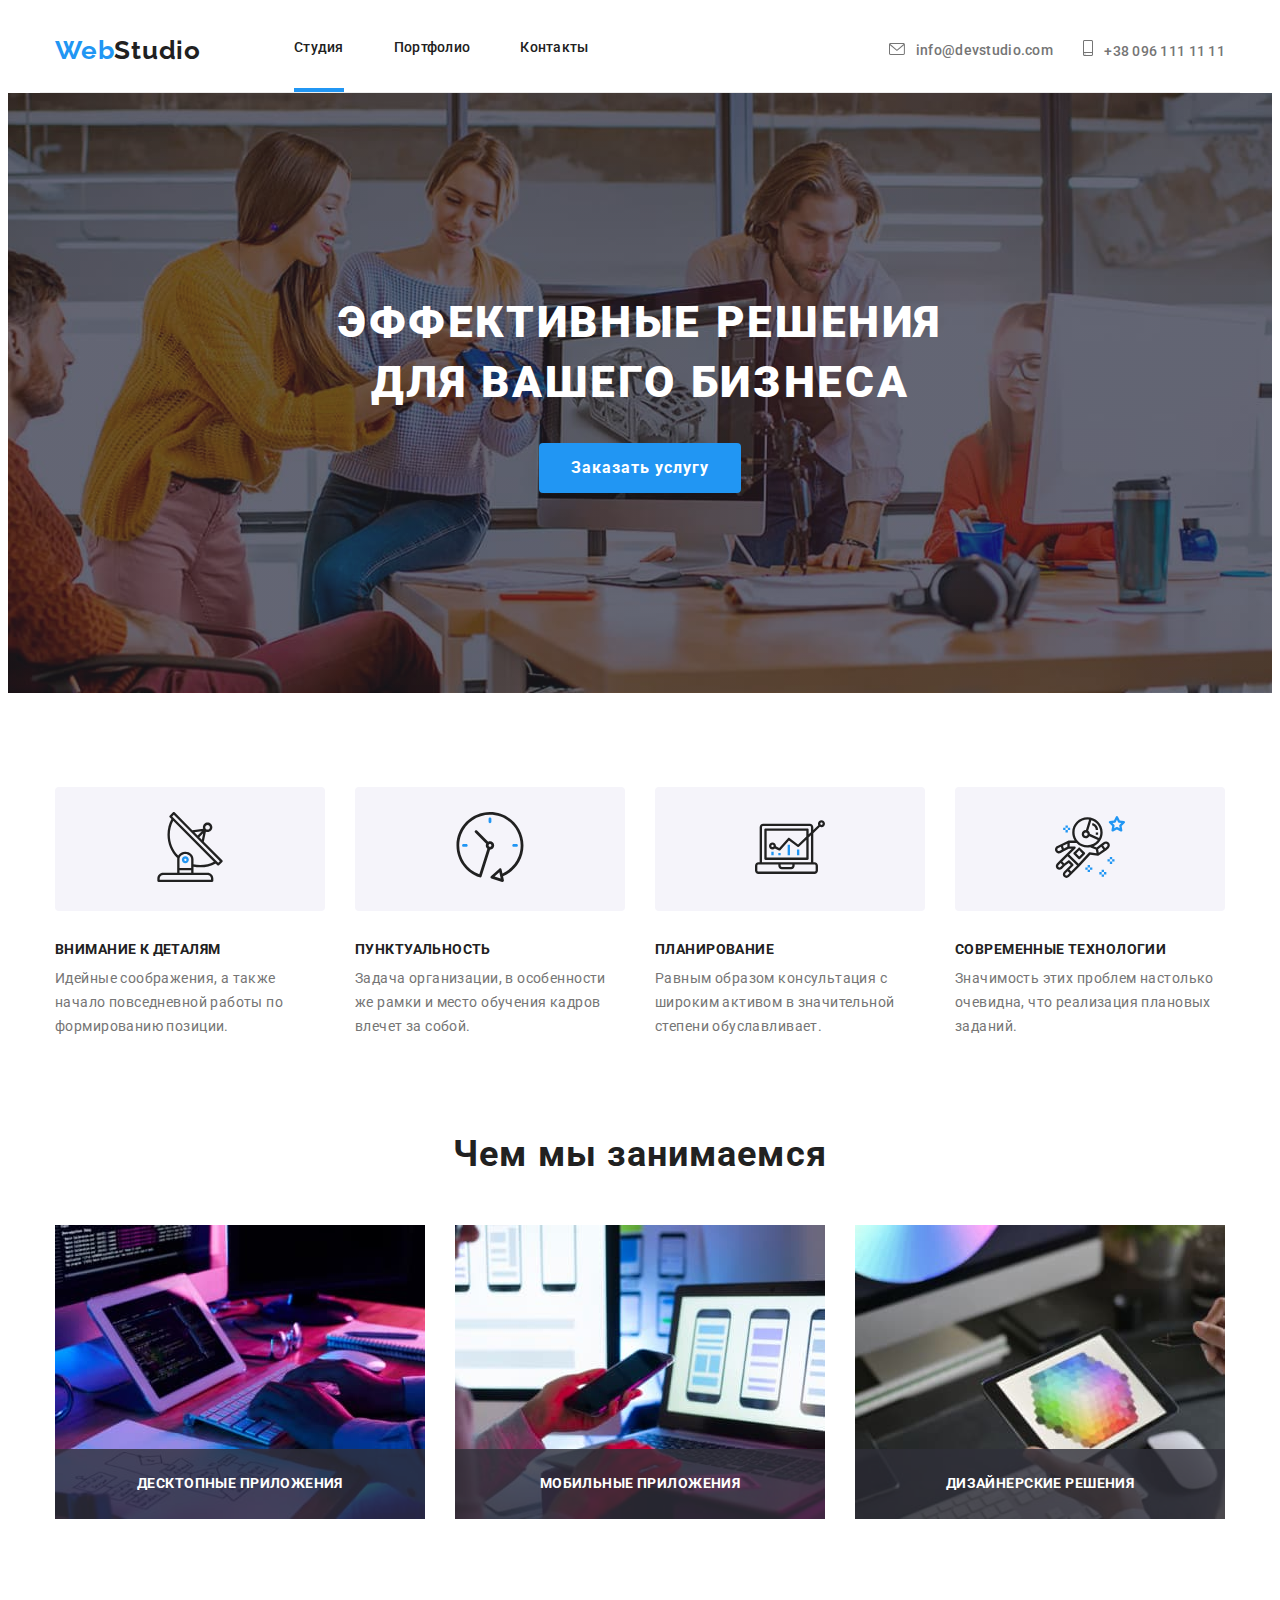
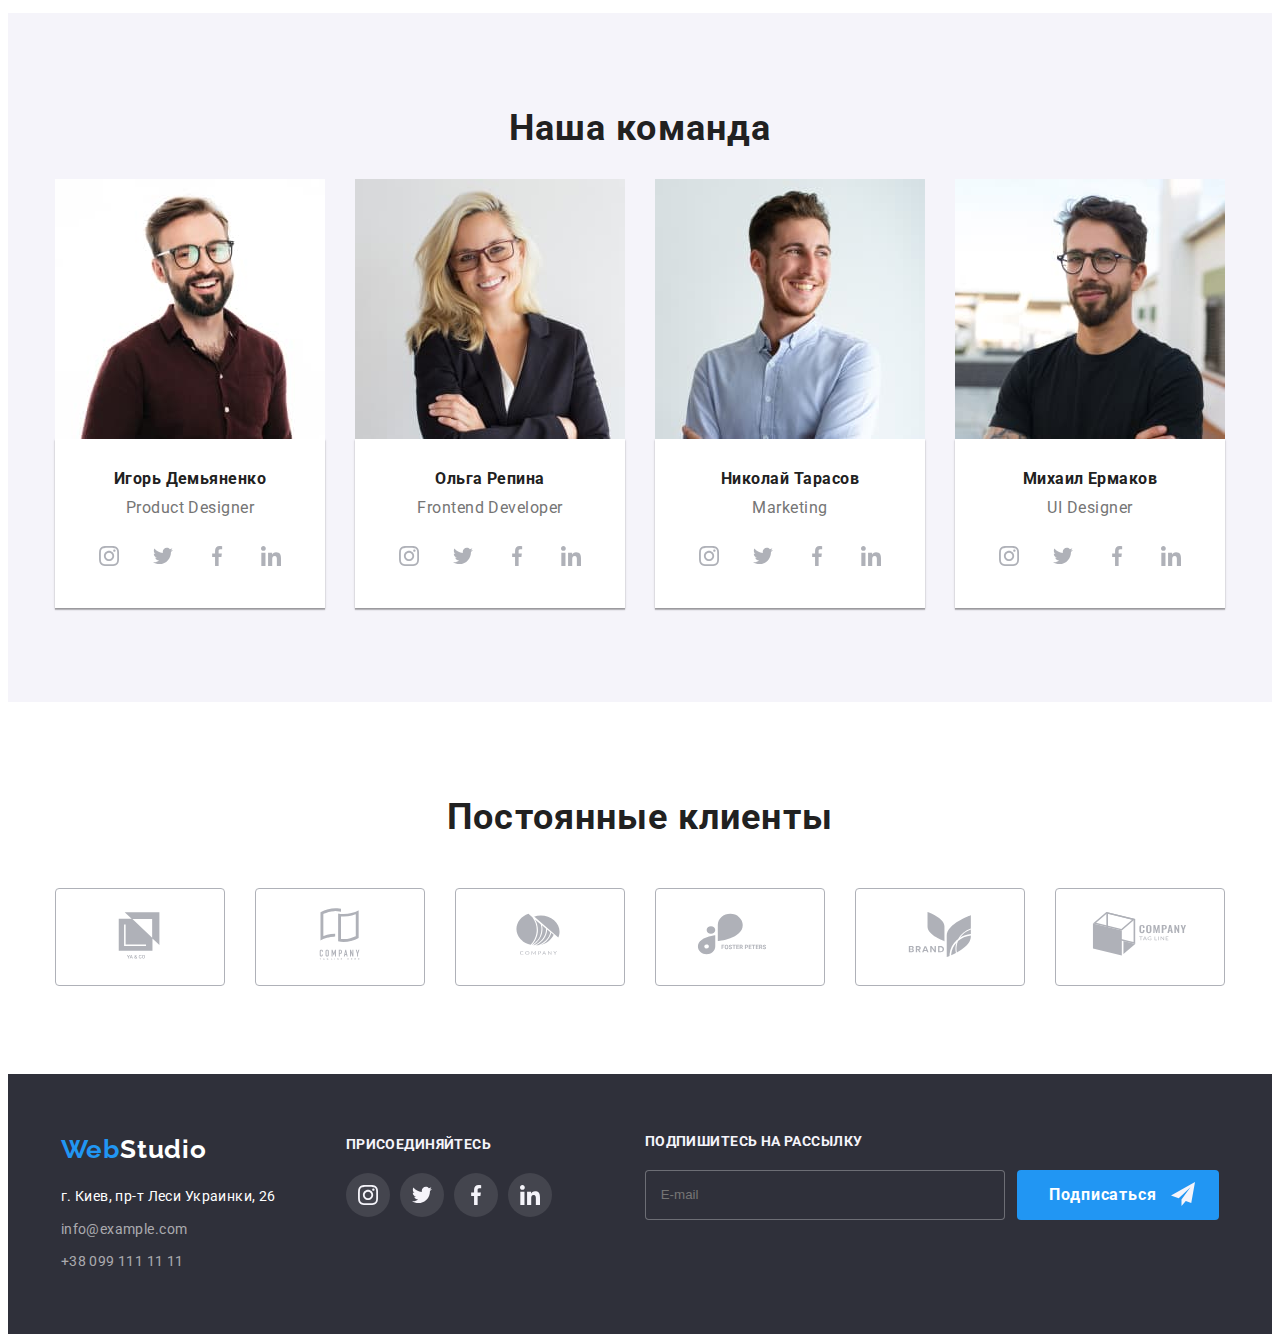
==== index.html @ eda1be57 "fixed remars" ====
<!DOCTYPE html>
<html lang="ru">
  <head>
    <meta charset="UTF-8" />
    <meta http-equiv="X-UA-Compatible" content="IE=edge" />
    <meta name="viewport" content="width=device-width, initial-scale=1.0" />
    <link rel="preconnect" href="https://fonts.googleapis.com" />
    <link rel="preconnect" href="https://fonts.gstatic.com" crossorigin />
    <link
      rel="stylesheet"
      href="https://cdnjs.cloudflare.com/ajax/libs/modern-normalize/1.1.0/modern-normalize.min.css"
      integrity="sha512-wpPYUAdjBVSE4KJnH1VR1HeZfpl1ub8YT/NKx4PuQ5NmX2tKuGu6U/JRp5y+Y8XG2tV+wKQpNHVUX03MfMFn9Q=="
      crossorigin="anonymous"
      referrerpolicy="no-referrer"
    />
    <link
      href="https://fonts.googleapis.com/css2?family=Raleway:wght@700&family=Roboto:wght@400;500;700;900&display=swap"
      rel="stylesheet"
    />
    <link rel="stylesheet" href="./css/main.min.css" />
    <title>Студия</title>
  </head>
  <body>
    <header class="header container">
      <div class="header__wrap">
        <a class="logo logo--header" href="index.html">
          <span class="logo__img">Web</span>Studio</a
        >
        <div class="header__hidepart">
          <button
            type="button"
            class="header__button"
            aria-expanded="false"
            aria-controls="navigation-container"
            data-menu-button
          >
            <svg
              class="icon-menu"
              width="40"
              height="40"
              aria-label="переключатель мобильного меню"
            >
              <use href="images/icon.svg#icon-menu"></use>
            </svg>
          </button>
        </div>
        <div class="navigation" id="navigation-container" data-menu>
          <nav class="navigation__menu">
            <ul class="navigation__list">
              <li class="navigation__item">
                <a class="navigation__link current-link" href="index.html"
                  >Студия</a
                >
              </li>
              <li class="navigation__item">
                <a class="navigation__link" href="portfolio.html">Портфолио</a>
              </li>
              <li class="navigation__item">
                <a class="navigation__link" href="#">Контакты</a>
              </li>
            </ul>
          </nav>
          <ul class="contacts">
            <li class="contacts__item">
              <a
                class="contacts__link contact__link--email"
                href="mailto:info@devstudio.com"
                ><svg
                  class="contacts__icon-envelope"
                  width="16px"
                  height="12px"
                >
                  <use href="./images/icon.svg#icon-envelope"></use>
                </svg>
                info@devstudio.com</a
              >
            </li>
            <li class="contacts__item">
              <a
                class="contacts__link contact__link--phone"
                href="tel:+380961111111"
                ><svg
                  class="contacts__icon-smartphone"
                  width="10px"
                  height="16px"
                >
                  <use href="./images/icon.svg#icon-smartphone"></use>
                </svg>
                +38 096 111 11 11
              </a>
              <button
                type="button"
                class="header__button-close"
                aria-expanded="false"
                aria-controls="navigation-container"
                data-menu-button-close
              >
                <svg
                  class="icon-cross"
                  width="40"
                  height="40"
                  aria-label="переключатель мобильного меню"
                >
                  <use href="images/icon.svg#icon-cross"></use>
                </svg>
              </button>
            </li>
          </ul>
          <ul class="social-mobile">
            <li class="social-mobile__item">
              <a class="social-mobile__link" href="#">Instagram</a>
            </li>
            <li class="social-mobile__item">
              <a class="social-mobile__link" href="#">Twitter</a>
            </li>
            <li class="social-mobile__item">
              <a class="social-mobile__link" href="#">Facebook</a>
            </li>
            <li class="social-mobile__item">
              <a class="social-mobile__link" href="#">LinkedIn</a>
            </li>
          </ul>
        </div>
      </div>
    </header>
    <main>
      <!--zzzzzz HERO zzzzzz-->
      <section class="hero">
        <div class="container">
          <h1 class="hero__title">
            Эффективные решения <br />
            для вашего бизнеса
          </h1>

          <button class="main-btn" type="button" data-modal-open>
            Заказать услугу
          </button>
        </div>
      </section>
      <!--zzzzzz STUDIO ADVANTAGES zzzzzz-->
      <section class="advantages">
        <div class="container">
          <ul class="advantages__list">
            <li class="advantages__item">
              <div class="advantages__wrap">
                <svg width="70" height="70">
                  <use href="images/icon.svg#icon-antenna"></use>
                </svg>
              </div>
              <h3 class="advantages__title">Внимание к деталям</h3>
              <p class="advantages__desctiption">
                Идейные соображения, а также начало повседневной работы по
                формированию позиции.
              </p>
            </li>
            <li class="advantages__item">
              <div class="advantages__wrap">
                <svg width="70" height="70">
                  <use href="images/icon.svg#icon-clock"></use>
                </svg>
              </div>
              <h3 class="advantages__title">Пунктуальность</h3>
              <p class="advantages__desctiption">
                Задача организации, в особенности же рамки и место обучения
                кадров влечет за собой.
              </p>
            </li>
            <li class="advantages__item">
              <div class="advantages__wrap">
                <svg width="70" height="70">
                  <use href="images/icon.svg#icon-diagram"></use>
                </svg>
              </div>
              <h3 class="advantages__title">Планирование</h3>
              <p class="advantages__desctiption">
                Равным образом консультация с широким активом в значительной
                степени обуславливает.
              </p>
            </li>
            <li class="advantages__item">
              <div class="advantages__wrap">
                <svg width="70" height="70">
                  <use href="images/icon.svg#icon-astronaut"></use>
                </svg>
              </div>
              <h3 class="advantages__title">Современные технологии</h3>
              <p class="advantages__desctiption">
                Значимость этих проблем настолько очевидна, что реализация
                плановых заданий.
              </p>
            </li>
          </ul>
        </div>
      </section>
      <!--zzzzzz WHAT WE DO - (WWD) zzzzzz-->
      <section class="wwd">
        <div class="container wwd__box">
          <h2 class="wwd__title">Чем мы занимаемся</h2>
          <ul class="wwd__list">
            <li class="wwd__item">
              <div class="wwd__wrap">
                <pircture>
                  <source srcset="/images/webstudio/wwd/what-we-do-l.jpg 1x, 
                  /images/webstudio/wwd/what-we-do-l-2x.jpg 2x" media="(min-width: 1200px)">
                  <img
                  class="wwd__image"
                  src="/images/webstudio/wwd/what-we-do-l.jpg"
                  alt="разработка вебсайтов для пк"
                />
                </picture>
                
                <span class="wwd__description">Десктопные приложения</span>
              </div>
            </li>
            <li class="wwd__item">
              <div class="wwd__wrap">
                 <pircture>
                  <source srcset="/images/webstudio/wwd/what-we-do-c.jpg 1x, 
                  /images/webstudio/wwd/what-we-do-c-2x.jpg 2x" media="(min-width: 1200px)">
                  <img
                  class="wwd__image"
                  src="/images/webstudio/wwd/what-we-do-c.jpg"
                  alt="разработка вебсайтов для мобильных устройств"
                />
                </picture>
                
                <span class="wwd__description">Мобильные приложения</span>
              </div>
            </li>
            <li class="wwd__item">
              <div class="wwd__wrap">
                 <div class="wwd__wrap">
                 <pircture>
                  <source srcset="/images/webstudio/wwd/what-we-do-r.jpg 1x, 
                  /images/webstudio/wwd/what-we-do-r-2x.jpg 2x" media="(min-width: 1200px)">
                  <img
                  class="wwd__image"
                  src="/images/webstudio/wwd/what-we-do-r.jpg"
                  alt="разработка вебсайтов для планшетов"
                />
                </picture>
               
                <span class="wwd__description">Дизайнерские решения</span>
              </div>
            </li>
          </ul>
        </div>
      </section>

      <!--zzzzzz TEAM zzzzzz-->
      <section class="team">
        <div class="container">
          <h2 class="team__title">Наша команда</h2>

          <ul class="team__list">
            <li class="team__item">
              <pircture>
              <source srcset="/images/webstudio/team/team1-desktop.jpg 1x, /images/webstudio/team/team1-desktop-2x.jpg 2x" media="(min-width: 1200px)">
              <source srcset="/images/webstudio/team/team1-tablet.jpg 1x, /images/webstudio/team/team1-tablet-2x.jpg 2x" media="(min-width: 768px)">      
              <source srcset="/images/webstudio/team/team1-mobile.jpg 1x, /images/webstudio/team/team1-mobile-2x.jpg 2x" media="(min-width: 480px)">
                  <img
                  class="team__photo"
                  src="/images/webstudio/team/team1-desktop.jpg"
                  alt="photo of Ihor Demyanenko"
                />
                </picture>
          
              <div class="team__wrap">
                <h3 class="team__name">Игорь Демьяненко</h3>
                <p class="team__position">Product Designer</p>
                <ul class="social">
                  <li class="social__item">
                    <a href="" class="social__link">
                      <svg width="20" height="20">
                        <use href="images/icon.svg#icon-instagram"></use>
                      </svg>
                    </a>
                  </li>
                  <li class="social__item">
                    <a href="" class="social__link"
                      ><svg width="20" height="20">
                        <use href="images/icon.svg#icon-twitter"></use></svg
                    ></a>
                  </li>
                  <li class="social__item">
                    <a href="" class="social__link"
                      ><svg width="20" height="20">
                        <use href="images/icon.svg#icon-facebook"></use></svg
                    ></a>
                  </li>
                  <li class="social__item">
                    <a href="" class="social__link"
                      ><svg width="20" height="20">
                        <use href="images/icon.svg#icon-linkedin"></use></svg
                    ></a>
                  </li>
                </ul>
              </div>
            </li>

            <li class="team__item">
              <pircture>
              <source srcset="/images/webstudio/team/team2-desktop.jpg 1x, /images/webstudio/team/team2-desktop-2x.jpg 2x" media="(min-width: 1200px)">
              <source srcset="/images/webstudio/team/team2-tablet.jpg 1x, /images/webstudio/team/team2-tablet-2x.jpg 2x" media="(min-width: 768px)">      
              <source srcset="/images/webstudio/team/team2-mobile.jpg 1x, /images/webstudio/team/team2-mobile-2x.jpg 2x" media="(min-width: 480px)">
                  <img
                  class="team__photo"
                  src="/images/webstudio/team/team2-desktop.jpg"
                  alt="photo of Olga Repina"
                />
                </picture>
              
              <div class="team__wrap">
                <h3 class="team__name">Ольга Репина</h3>
                <p class="team__position">Frontend Developer</p>
                <ul class="social">
                  <li class="social__item">
                    <a href="" class="social__link">
                      <svg width="20" height="20">
                        <use href="images/icon.svg#icon-instagram"></use>
                      </svg>
                    </a>
                  </li>
                  <li class="social__item">
                    <a href="" class="social__link"
                      ><svg width="20" height="20">
                        <use href="images/icon.svg#icon-twitter"></use></svg
                    ></a>
                  </li>
                  <li class="social__item">
                    <a href="" class="social__link"
                      ><svg width="20" height="20">
                        <use href="images/icon.svg#icon-facebook"></use></svg
                    ></a>
                  </li>
                  <li class="social__item">
                    <a href="" class="social__link"
                      ><svg width="20" height="20">
                        <use href="images/icon.svg#icon-linkedin"></use></svg
                    ></a>
                  </li>
                </ul>
              </div>
            </li>

            <li class="team__item">
              <picture>
              <source srcset="/images/webstudio/team/team3-desktop.jpg 1x, /images/webstudio/team/team3-desktop-2x.jpg 2x" media="(min-width: 1200px)">
              <source srcset="/images/webstudio/team/team3-tablet.jpg 1x, /images/webstudio/team/team3-tablet-2x.jpg 2x" media="(min-width: 768px)">      
              <source srcset="/images/webstudio/team/team3-mobile.jpg 1x, /images/webstudio/team/team3-mobile-2x.jpg 2x" media="(min-width: 480px)">
                  <img
                  class="team__photo"
                  src="/images/webstudio/team/team3-desktop.jpg"
                  alt="photo of Nikolay Tarasov"
                />
                </picture>
              
              <div class="team__wrap">
                <h3 class="team__name">Николай Тарасов</h3>
                <p class="team__position">Marketing</p>
                <ul class="social">
                  <li class="social__item">
                    <a href="" class="social__link">
                      <svg width="20" height="20">
                        <use href="images/icon.svg#icon-instagram"></use>
                      </svg>
                    </a>
                  </li>
                  <li class="social__item">
                    <a href="" class="social__link"
                      ><svg width="20" height="20">
                        <use href="images/icon.svg#icon-twitter"></use></svg
                    ></a>
                  </li>
                  <li class="social__item">
                    <a href="" class="social__link"
                      ><svg width="20" height="20">
                        <use href="images/icon.svg#icon-facebook"></use></svg
                    ></a>
                  </li>
                  <li class="social__item">
                    <a href="" class="social__link"
                      ><svg width="20" height="20">
                        <use href="images/icon.svg#icon-linkedin"></use></svg
                    ></a>
                  </li>
                </ul>
              </div>
            </li>
            <li class="team__item">
              <picture>
              <source srcset="/images/webstudio/team/team4-desktop.jpg 1x, /images/webstudio/team/team4-desktop-2x.jpg 2x" media="(min-width: 1200px)">
              <source srcset="/images/webstudio/team/team4-tablet.jpg 1x, /images/webstudio/team/team4-tablet-2x.jpg 2x" media="(min-width: 768px)">      
              <source srcset="/images/webstudio/team/team4-mobile.jpg 1x, /images/webstudio/team/team4-mobile-2x.jpg 2x" media="(min-width: 480px)">
                  <img
                  class="team__photo"
                  src="/images/webstudio/team/team4-desktop.jpg"
                  alt="photo of Mihail Ermakov"
                />
                </picture>
              
              <div class="team__wrap">
                <h3 class="team__name">Михаил Ермаков</h3>
                <p class="team__position">UI Designer</p>
                <ul class="social">
                  <li class="social__item">
                    <a href="" class="social__link">
                      <svg width="20" height="20">
                        <use href="images/icon.svg#icon-instagram"></use>
                      </svg>
                    </a>
                  </li>
                  <li class="social__item">
                    <a href="" class="social__link"
                      ><svg width="20" height="20">
                        <use href="images/icon.svg#icon-twitter"></use></svg
                    ></a>
                  </li>
                  <li class="social__item">
                    <a href="" class="social__link"
                      ><svg width="20" height="20">
                        <use href="images/icon.svg#icon-facebook"></use></svg
                    ></a>
                  </li>
                  <li class="social__item">
                    <a href="" class="social__link"
                      ><svg width="20" height="20">
                        <use href="images/icon.svg#icon-linkedin"></use></svg
                    ></a>
                  </li>
                </ul>
              </div>
            </li>
          </ul>
        </div>
      </section>
      <!--zzzzzz CLIENTS zzzzzz-->
      <section class="clients">
        <div class="container">
          <span class="clients__title">Постоянные клиенты</span>
          <ul class="clients__list">
            <li class="clients__item">
              <a href="#" class="clients__link">
                <svg class="clients__icon" width="106" height="60">
                  <use href="images/icon.svg#icon-company1"></use>
                </svg>
              </a>
            </li>
            <li class="clients__item">
              <a href="#" class="clients__link">
                <svg class="clients__icon" width="106" height="60">
                  <use href="images/icon.svg#icon-company2"></use></svg
              ></a>
            </li>
            <li class="clients__item">
              <a href="#" class="clients__link">
                <svg class="clients__icon" width="106" height="60">
                  <use href="images/icon.svg#icon-company3"></use></svg
              ></a>
            </li>
            <li class="clients__item">
              <a href="#" class="clients__link">
                <svg class="clients__icon" width="106" height="60">
                  <use href="images/icon.svg#icon-company4"></use></svg
              ></a>
            </li>
            <li class="clients__item">
              <a href="#" class="clients__link">
                <svg class="clients__icon" width="106" height="60">
                  <use href="images/icon.svg#icon-company5"></use></svg
              ></a>
            </li>
            <li class="clients__item">
              <a href="#" class="clients__link">
                <svg class="clients__icon" width="106" height="60">
                  <use href="images/icon.svg#icon-company6"></use></svg
              ></a>
            </li>
          </ul>
        </div>
      </section>
    </main>

    <!-- zzzzzz FOOTER zzzzzz -->
    <footer class="footer">
      <div class="footer__wrap container">
        <div class="footer__top">
          <a class="logo logo--footer" href="index.html"
            ><span class="logo__img">Web</span
            ><span class="logo__text--footer">Studio</span>
          </a>
          <address>
            <ul class="adress">
              <li class="adress__item">
                <a class="adress__map" href=""
                  >г. Киев, пр-т Леси Украинки, 26</a
                >
              </li>
              <li class="adress__item">
                <a class="adress__contacts" href="mailto:info@example.com"
                  >info@example.com</a
                >
              </li>
              <li class="adress__item">
                <a class="adress__contacts" href="tel:+380991111111"
                  >+38 099 111 11 11</a
                >
              </li>
            </ul>
          </address>
        </div>
        <div class="footer-mid">
          <span class="footer-mid__title">присоединяйтесь</span>
          <ul class="social">
            <li class="social__item social__item--footer">
              <a href="" class="social__link social__link--color">
                <svg width="20" height="20">
                  <use href="images/icon.svg#icon-instagram"></use>
                </svg>
              </a>
            </li>
            <li class="social__item social__item--footer">
              <a href="" class="social__link social__link--color"
                ><svg width="20" height="20">
                  <use href="images/icon.svg#icon-twitter"></use></svg
              ></a>
            </li>
            <li class="social__item social__item--footer">
              <a href="" class="social__link social__link--color"
                ><svg width="20" height="20">
                  <use href="images/icon.svg#icon-facebook"></use></svg
              ></a>
            </li>
            <li class="social__item social__item--footer">
              <a href="" class="social__link social__link--color"
                ><svg width="20" height="20">
                  <use href="images/icon.svg#icon-linkedin"></use></svg
              ></a>
            </li>
          </ul>
        </div>
        <div class="footer-subscribe">
          <form action="#">
            <label for="user-email-footer" class="footer-subscribe__label"
              >Подпишитесь на рассылку</label
            >
            <div class="subscribe">
              <input
                type="email"
                id="user-email-footer"
                class="user-email-input"
                placeholder="E-mail"
              />
              <div class="subscribe__wrap">
                <button type="submit" class="main-btn subscribe__btn">
                  Подписаться
                </button>
                <svg class="subscribe__icon" width="24px" height="24px">
                  <use href="images/icon.svg#icon-send"></use>
                </svg>
              </div>
            </div>
          </form>
        </div>
      </div>
    </footer>

    <!--zzzzzz MODAL zzzzzz-->
    <div data-modal class="backdrop is-hidden">
      <div class="modal-main">
        <a data-modal-close class="modal-close-link" href="#">
          <svg class="modal-close-icon">
            <use href="images/icon.svg#icon-close"></use>
          </svg>
        </a>
        <span class="modal-user-title"
          >Оставьте свои данные, мы вам перезвоним</span
        >
        <form action="#" class="form-about-user">
          <div class="input-container">
            <label class="lable" for="user-name">Имя</label>
            <div class="input-wrap">
              <input
                class="input"
                type="text"
                name="user-name"
                id="user-name"
                autofocus
              />
              <svg class="input-icon" width="18" height="18">
                <use href="images/icon.svg#icon-person"></use>
              </svg>
            </div>
          </div>
          <div class="input-container">
            <label class="lable" for="user-phone">Телефон</label>
            <div class="input-wrap">
              <input
                class="input"
                type="tel"
                name="user-phone"
                id="user-phone"
              />
              <svg class="input-icon" width="18" height="18">
                <use href="images/icon.svg#icon-phone"></use>
              </svg>
            </div>
          </div>
          <div class="input-container">
            <label class="lable" for="user-email">Почта</label>
            <div class="input-wrap">
              <input
                class="input"
                type="email"
                name="user-email"
                id="user-email"
              />
              <svg class="input-icon" width="18" height="18">
                <use href="images/icon.svg#icon-email"></use>
              </svg>
            </div>
          </div>
          <div class="input-container">
            <div class="input-wrap">
              <label class="lable" for="user-comments">Комментарий</label>
              <textarea
                class="user-comments-area"
                name="user-comments"
                id="user-comments"
                placeholder="Введите текст"
              ></textarea>
            </div>
          </div>
        </form>

        <div class="modal-checkbox">
          <label class="accept" for="accept"
            ><input
              type="checkbox"
              name="accept"
              value="accept"
              id="accept"
              class="input-check hidden"
            /><svg class="icon-vector" width="16">
              <use href="images/icon.svg#icon-vector"></use></svg
            ><span class="icon-border"></span
            ><span class="policy-text">Соглашаюсь с рассылкой и принимаю</span
            ><a href="#" class="policy">Условия договора</a>
          </label>
        </div>

        <button class="button-modal-send" type="submit">Отправить</button>
      </div>
    </div>
    <script src="./js/modal.js"></script>
    <script src="./js/menu.js"></script>
    <script src="./js/menu2.js"></script>
  </body>
</html>
---- css/main.min.css ----
p,h1,h2,h3,h4,h5,h6{margin:0px}a{text-decoration:none}button{cursor:pointer}img{display:block}:root{--main-text-color: #212121;--additional-text-color: #757575;--brand-color: #2196f3;--hover-color: #2196f3;--bgc-total: #2f303a;--bgc-additional: #ffffff;--bgc-button-portfolio: #f5f4fa}html{-webkit-box-sizing:border-box;box-sizing:border-box}*,*::before,*::after{-webkit-box-sizing:inherit;box-sizing:inherit}body{font-family:"Roboto", "Verdana", "Tahoma", sans-serif;font-style:normal;font-weight:400}main{position:relative;display:block}a{margin:0;padding:0}ul{margin:0;padding:0;list-style-type:none}img{display:block;max-width:100%;height:auto}.container{margin:0px auto;padding-left:15px;padding-right:15px;width:100%;min-width:320px}@media screen and (min-width: 480px){.container{width:480px}}@media screen and (min-width: 768px){.container{width:768px}}@media screen and (min-width: 1200px){.container{width:1200px}}.hidden{opacity:0;font-size:0px;line-height:0px;display:none;color:transparent;visibility:hidden;overflow:hidden;width:0px;height:0px}@media screen and (min-width: 768px){.current-link{color:var(--hover-color);border-bottom:4px solid var(--hover-color)}}.navigation__list,.social,.advantages__list,.wwd__list,.team__list,.clients__list,.switch,.galery,.adress{margin:0 auto;padding:0px;list-style:none}.contacts{list-style:none}.social,.social__link,.main-btn,.wwd__list,.clients__list{display:-webkit-box;display:-ms-flexbox;display:flex;-webkit-box-pack:center;-ms-flex-pack:center;justify-content:center;-webkit-box-align:center;-ms-flex-align:center;align-items:center}.logo{color:var(--main-text-color);font-family:"Raleway";font-style:normal;font-weight:700;font-size:24px;line-height:1.17;letter-spacing:.03em}@media screen and (min-width: 1200px){.logo{font-size:26px;line-height:1.19}}.logo--header{display:inherit}@media screen and (min-width: 768px){.logo--header{margin-right:84px}}@media screen and (min-width: 1200px){.logo--header{margin-right:93px}}.logo__img{display:inline-block;color:var(--brand-color)}.logo--footer{display:block;margin-bottom:20px}.logo__text--footer{color:var(--bgc-additional)}.navigation{max-width:100%;background-color:#ffffff}@media screen and (max-width: 767px){.navigation{display:none;position:fixed;top:0;left:0;right:0;bottom:0;z-index:1;padding-top:48px;padding-bottom:48px;padding-left:40px;padding-right:10px}}@media screen and (min-width: 768px){.navigation{display:-webkit-box;display:-ms-flexbox;display:flex;-webkit-box-pack:justify;-ms-flex-pack:justify;justify-content:space-between;-webkit-box-align:center;-ms-flex-align:center;align-items:center}}.navigation.is-open{display:block;height:100vh}@media screen and (max-width: 767px){.navigation__list{margin-bottom:302px}}@media screen and (min-width: 768px){.navigation__list{display:-webkit-box;display:-ms-flexbox;display:flex}}@media screen and (min-width: 768px){.navigation__item+.navigation__item{margin-left:50px}}.navigation__link{display:block;color:var(--main-text-color);-webkit-transition:color 250ms cubic-bezier(0.4, 0, 0.2, 1);transition:color 250ms cubic-bezier(0.4, 0, 0.2, 1);font-family:"Roboto";font-style:normal;font-weight:500;font-size:40px;line-height:1.17;letter-spacing:.02em}@media screen and (min-width: 768px){.navigation__link{font-size:14px;line-height:1.14;padding-top:32px;padding-right:0px;padding-left:0px;padding-bottom:32px}}.navigation__link:hover,.navigation__link:focus{color:var(--hover-color)}.navigation__link:hover::after{background-color:var(--hover-color)}@media screen and (max-width: 767px){.navigation__item:not(:last-child){margin-bottom:32px}}.social__item{width:44px;height:44px}.social__item+.social__item{margin-left:10px}.social__link{width:100%;height:100%;background-color:transparent;border-radius:50%;fill:#afb1b8;-webkit-transition:background-color 250ms cubic-bezier(0.4, 0, 0.2, 1),fill 250ms cubic-bezier(0.4, 0, 0.2, 1);transition:background-color 250ms cubic-bezier(0.4, 0, 0.2, 1),fill 250ms cubic-bezier(0.4, 0, 0.2, 1)}.social__link:hover,.social__link:focus{outline:none;background-color:#2196f3;fill:#ffffff}.social__link--color{fill:var(--bgc-button-portfolio);background-color:rgba(255,255,255,0.1);-webkit-transition:background-color 250ms cubic-bezier(0.4, 0, 0.2, 1);transition:background-color 250ms cubic-bezier(0.4, 0, 0.2, 1)}.social__link--color:hover,.social__link--color:focus{outline:none;background-color:#2196f3}.main-btn{margin:0 auto;min-width:200px;border-radius:4px;padding:10px 32px;font-family:"Roboto";font-style:normal;font-weight:700;font-size:16px;line-height:1.88;letter-spacing:.06em;background-color:var(--brand-color);color:var(--bgc-additional);cursor:pointer;border:none}.subscribe__btn{padding-right:62px}.header{position:relative;min-width:320px;border-bottom:1px solid #ececec}.header__wrap{margin:0 auto;padding-top:16px;padding-bottom:16px;display:-webkit-box;display:-ms-flexbox;display:flex;-webkit-box-pack:justify;-ms-flex-pack:justify;justify-content:space-between;-webkit-box-align:center;-ms-flex-align:center;align-items:center}@media screen and (min-width: 768px){.header__wrap{padding-top:0px;padding-bottom:0px}}@media screen and (min-width: 1200px){.header__wrap{-webkit-box-pack:start;-ms-flex-pack:start;justify-content:flex-start}}@media screen and (min-width: 768px){.header__hidepart{display:none}}.header__button{position:absolute;top:10px;right:15px;display:-webkit-inline-box;display:-ms-inline-flexbox;display:inline-flex;margin:0;padding:0;border:none;background-color:#ffffff}.header__button:hover,.header__button:focus .icon-menu{fill:var(--hover-color)}.header__button-close{display:-webkit-inline-box;display:-ms-inline-flexbox;display:inline-flex;margin:0;padding:0;border:none;background-color:#ffffff}@media screen and (min-width: 768px){.header__button-close{display:none}}.header__button-close:hover,.header__button-close:focus .icon-cross{fill:var(--hover-color)}.header__button.is-open .icon-cross{display:block}.header__button-close{position:absolute;top:10px;right:15px}@media screen and (max-width: 767px){.contacts{display:-webkit-box;display:-ms-flexbox;display:flex;-webkit-box-orient:vertical;-webkit-box-direction:reverse;-ms-flex-direction:column-reverse;flex-direction:column-reverse}}@media screen and (min-width: 768px){.contacts{margin-top:0;margin-bottom:0;margin-left:84px;margin-right:0}}@media screen and (min-width: 1200px){.contacts{display:-webkit-box;display:-ms-flexbox;display:flex;position:absolute;right:15px}}.contacts__link{font-family:"Roboto";font-style:normal;font-weight:500;font-size:12px;line-height:1.14;letter-spacing:.02em;color:#2196f3;color:var(--additional-text-color);-webkit-transition:color 250ms cubic-bezier(0.4, 0, 0.2, 1);transition:color 250ms cubic-bezier(0.4, 0, 0.2, 1)}@media screen and (max-width: 767px){.contacts__link{margin-left:40px}}@media screen and (min-width: 1200px){.contacts__link{font-size:14px}}.contacts__link:hover,.contacts__link:focus{color:var(--hover-color)}@media screen and (max-width: 767px){.contact__link--phone{display:block;font-family:"Roboto";font-style:normal;font-weight:500;font-size:34px;line-height:1.17;letter-spacing:.02em;color:#2196f3;margin:0;margin-bottom:32px}}@media screen and (max-width: 767px){.contact__link--email{display:block;font-family:"Roboto";font-style:normal;font-weight:500;font-size:24px;line-height:1.17;letter-spacing:.02em;color:#757575;margin:0;margin-bottom:64px}}.social-mobile{display:none;max-width:100%}@media screen and (max-width: 767px){.social-mobile{display:-webkit-box;display:-ms-flexbox;display:flex;-ms-flex-wrap:wrap;flex-wrap:wrap}}.social-mobile__item:first-child{padding-right:10px}.social-mobile__item:last-child{padding-left:10px}.social-mobile__item:nth-child(2){padding-left:10px;padding-right:10px;border-left:1px solid rgba(33,33,33,0.2);border-right:1px solid rgba(33,33,33,0.2)}.social-mobile__item:nth-child(3){padding-left:10px;padding-right:10px;border-right:1px solid rgba(33,33,33,0.2)}.social-mobile__link{font-family:"Roboto";font-style:normal;font-weight:500;font-size:18px;line-height:1.22;letter-spacing:.02em;color:#2196f3}@media screen and (min-width: 1200px){.contacts__item+.contacts__item{margin-left:30px}}.contacts__icon-envelope{margin-right:8px;width:16px;height:12px;fill:currentColor}@media screen and (max-width: 767px){.contacts__icon-envelope{display:none}}.contacts__icon-smartphone{width:10px;height:16px;margin-right:8px;fill:currentColor}@media screen and (max-width: 767px){.contacts__icon-smartphone{display:none}}.hero{display:block;margin:0px auto;padding-top:118px;padding-bottom:118px;text-align:center;min-width:320px;width:100%;background-repeat:no-repeat;background-position:center;background-size:cover;background-color:#c4c4c4;background-image:-webkit-gradient(linear, left top, left bottom, from(rgba(47,48,58,0.4)), to(rgba(47,48,58,0.4))),url(/images/webstudio/hero-bg/bg-mobile.jpg);background-image:linear-gradient(rgba(47,48,58,0.4), rgba(47,48,58,0.4)),url(/images/webstudio/hero-bg/bg-mobile.jpg)}@media (min-device-pixel-ratio: 2), (-webkit-min-device-pixel-ratio: 2), (min-resolution: 192dpi), (min-resolution: 2dppx){.hero .box{background-image:-webkit-gradient(linear, left top, left bottom, from(rgba(47,48,58,0.4)), to(rgba(47,48,58,0.4))),url(/images/webstudio/hero-bg/bg-mobile-2x.jpg);background-image:linear-gradient(rgba(47,48,58,0.4), rgba(47,48,58,0.4)),url(/images/webstudio/hero-bg/bg-mobile-2x.jpg)}}@media screen and (min-width: 768px){.hero{background-image:-webkit-gradient(linear, left top, left bottom, from(rgba(47,48,58,0.4)), to(rgba(47,48,58,0.4))),url(/images/webstudio/hero-bg/bg-tablet.jpg);background-image:linear-gradient(rgba(47,48,58,0.4), rgba(47,48,58,0.4)),url(/images/webstudio/hero-bg/bg-tablet.jpg)}}@media screen and (min-width: 768px) and (min-device-pixel-ratio: 2), screen and (min-width: 768px) and (-webkit-min-device-pixel-ratio: 2), screen and (min-width: 768px) and (min-resolution: 192dpi), screen and (min-width: 768px) and (min-resolution: 2dppx){.hero .box{background-image:-webkit-gradient(linear, left top, left bottom, from(rgba(47,48,58,0.4)), to(rgba(47,48,58,0.4))),url(/images/webstudio/hero-bg/bg-tablet-2x.jpg);background-image:linear-gradient(rgba(47,48,58,0.4), rgba(47,48,58,0.4)),url(/images/webstudio/hero-bg/bg-tablet-2x.jpg)}}@media screen and (min-width: 1200px){.hero{background-image:-webkit-gradient(linear, left top, left bottom, from(rgba(47,48,58,0.4)), to(rgba(47,48,58,0.4))),url(/images/webstudio/hero-bg/bg-desktop.jpg);background-image:linear-gradient(rgba(47,48,58,0.4), rgba(47,48,58,0.4)),url(/images/webstudio/hero-bg/bg-desktop.jpg)}}@media screen and (min-width: 1200px) and (min-device-pixel-ratio: 2), screen and (min-width: 1200px) and (-webkit-min-device-pixel-ratio: 2), screen and (min-width: 1200px) and (min-resolution: 192dpi), screen and (min-width: 1200px) and (min-resolution: 2dppx){.hero .box{background-image:-webkit-gradient(linear, left top, left bottom, from(rgba(47,48,58,0.4)), to(rgba(47,48,58,0.4))),url(/images/webstudio/hero-bg/bg-desktop-2x.jpg);background-image:linear-gradient(rgba(47,48,58,0.4), rgba(47,48,58,0.4)),url(/images/webstudio/hero-bg/bg-desktop-2x.jpg)}}@media screen and (min-width: 1200px){.hero{padding-top:200px;padding-bottom:200px;max-width:1600px}}.hero__title{margin:0px auto;margin-bottom:30px;text-align:center;text-transform:uppercase;color:#ffffff;color:var(--bgc-additional);font-family:"Roboto";font-style:normal;font-weight:900;font-size:26px;line-height:1.61;letter-spacing:.06em}@media screen and (min-width: 1200px){.hero__title{font-family:"Roboto";font-style:normal;font-weight:900;font-size:44px;line-height:1.36;letter-spacing:.06em}}.advantages{padding-top:60px;padding-bottom:60px;text-align:center}@media screen and (min-width: 1200px){.advantages{padding-top:94px;padding-bottom:94px}}.advantages__list{margin:-15px}@media screen and (min-width: 768px){.advantages__list{display:-webkit-box;display:-ms-flexbox;display:flex;-ms-flex-wrap:wrap;flex-wrap:wrap;-webkit-box-pack:center;-ms-flex-pack:center;justify-content:center}}.advantages__item{margin:15px}@media screen and (min-width: 768px){.advantages__item{width:calc((100% - 60px) / 2)}}@media screen and (min-width: 1200px){.advantages__item{width:calc((100% - 120px) / 4)}}.advantages__wrap{margin-bottom:30px;padding-top:25px;padding-bottom:25px;text-align:center;background-color:#f5f4fa;border-radius:4px}.advantages__title{margin-bottom:10px;font-family:"Roboto";font-style:normal;font-weight:700;font-size:14px;line-height:1.14;letter-spacing:.03em;text-align:center;text-transform:uppercase;color:#212121}@media screen and (min-width: 1200px){.advantages__title{font-family:"Roboto";font-style:normal;font-weight:700;font-size:14px;line-height:1.17;letter-spacing:.03em;text-align:start}}.advantages__desctiption{font-family:"Roboto";font-style:normal;font-weight:400;font-size:14px;line-height:1.71;letter-spacing:.03em;text-align:start;color:var(--additional-text-color)}.wwd{display:none}.wwd__box{padding-bottom:94px}.wwd__title{margin-bottom:50px;text-align:center;font-family:"Roboto";font-style:normal;font-weight:700;font-size:36px;line-height:1.17;letter-spacing:.03em;color:var(--main-text-color)}@media screen and (min-width: 1200px){.wwd{display:contents}}.wwd__item+.wwd__item{margin-left:30px}.wwd__wrap{position:relative}.wwd__image{width:370px}.wwd__description{position:absolute;bottom:0;width:100%;padding-top:27px;padding-bottom:27px;text-align:center;font-family:"Roboto";font-style:normal;font-weight:700;font-size:14px;line-height:1.14;letter-spacing:.03em;text-transform:uppercase;color:#ffffff;background-color:rgba(47,48,58,0.8)}.team{padding-top:60px;padding-bottom:60px;background-color:#f5f4fa}@media screen and (min-width: 1200px){.team{padding-top:94px;padding-bottom:94px}}.team__title{display:block;margin-bottom:30px;text-align:center;color:var(--main-text-color);font-family:"Roboto";font-style:normal;font-weight:700;font-size:28px;line-height:1.18;letter-spacing:.03em}@media screen and (min-width: 1200px){.team__title{font-size:36px}}.team__list{margin:-15px;display:-webkit-box;display:-ms-flexbox;display:flex;-ms-flex-wrap:wrap;flex-wrap:wrap;-webkit-box-pack:center;-ms-flex-pack:center;justify-content:center}.team__item{width:100%;margin:15px}@media screen and (min-width: 768px){.team__item{width:calc((100% - 60px) / 2)}}@media screen and (min-width: 1200px){.team__item{width:calc((100% - 120px) / 4)}}.team__photo{width:100%}.team__wrap{padding-top:30px;padding-bottom:30px;background-color:#ffffff;-webkit-box-shadow:0px 1px 3px rgba(0,0,0,0.12),0px 1px 1px rgba(0,0,0,0.14),0px 2px 1px rgba(0,0,0,0.2);box-shadow:0px 1px 3px rgba(0,0,0,0.12),0px 1px 1px rgba(0,0,0,0.14),0px 2px 1px rgba(0,0,0,0.2)}.team__name{margin-bottom:10px;text-align:center;color:var(--main-text-color);font-family:"Roboto";font-style:normal;font-weight:500;font-size:16px;line-height:1.19;letter-spacing:.03em}@media screen and (min-width: 1200px){.team__name{font-weight:700}}.team__position{margin-bottom:16px;text-align:center;color:var(--additional-text-color);font-family:"Roboto";font-style:normal;font-weight:400;font-size:16px;line-height:1.19;letter-spacing:.03em}.clients{padding-top:60px;padding-bottom:60px;text-align:center}@media screen and (min-width: 1200px){.clients{padding-top:94px;padding-bottom:94px}}.clients__title{margin-bottom:30px;display:inline-block;text-align:center;color:var(--main-text-color);font-family:"Roboto";font-style:normal;font-weight:700;font-size:28px;line-height:1.17;letter-spacing:.03em}@media screen and (min-width: 1200px){.clients__title{font-size:36px;margin-bottom:50px}}.clients__list{margin:-15px;-ms-flex-wrap:wrap;flex-wrap:wrap}.clients__item{width:calc((100% - 60px) / 2);height:92px;margin:15px}@media screen and (min-width: 768px){.clients__item{width:calc((100% - 90px) / 3)}}@media screen and (min-width: 1200px){.clients__item{width:calc((100% - 180px) / 6)}}.clients__link{display:block;padding-top:16px;padding-bottom:16px;border:1px solid #afb1b8;border-radius:4px;cursor:pointer;color:#afb1b8;-webkit-transition:border 250ms cubic-bezier(0.4, 0, 0.2, 1),color 250ms cubic-bezier(0.4, 0, 0.2, 1);transition:border 250ms cubic-bezier(0.4, 0, 0.2, 1),color 250ms cubic-bezier(0.4, 0, 0.2, 1)}.clients__link:hover,.clients__link:focus{outline:none;border:1px solid var(--hover-color);color:var(--hover-color)}.clients__icon{width:106px;height:60px;fill:currentColor}.portfolio{padding-top:60px;padding-bottom:60px}@media screen and (min-width: 1200px){.portfolio{padding-top:94px;padding-bottom:94px}}.switch{margin-bottom:40px;display:-webkit-box;display:-ms-flexbox;display:flex;-ms-flex-wrap:wrap;flex-wrap:wrap;-webkit-box-pack:start;-ms-flex-pack:start;justify-content:start}@media screen and (min-width: 768px){.switch{margin-bottom:30px;-ms-flex-wrap:nowrap;flex-wrap:nowrap;-webkit-box-pack:center;-ms-flex-pack:center;justify-content:center}}@media screen and (min-width: 1200px){.switch{margin-bottom:50px}}.switch__item:not(:last-child){margin-right:8px}@media screen and (max-width: 767px){.switch__item:nth-child(-n+3){margin-bottom:15px}}.switch__btn{padding-top:6px;padding-bottom:6px;padding-left:22px;padding-right:22px;border:none;border-radius:4px;text-align:center;font-family:"Roboto";font-style:normal;font-weight:500;font-size:16px;line-height:1.63;letter-spacing:.03em;color:var(--main-text-color);background-color:var(--bgc-button-portfolio);-webkit-transition:color 250ms cubic-bezier(0.4, 0, 0.2, 1),background-color 250ms cubic-bezier(0.4, 0, 0.2, 1);transition:color 250ms cubic-bezier(0.4, 0, 0.2, 1),background-color 250ms cubic-bezier(0.4, 0, 0.2, 1)}.switch__btn:focus,.switch__btn:hover{background-color:var(--hover-color);color:var(--bgc-additional);outline:none}.galery{display:-webkit-box;display:-ms-flexbox;display:flex;-ms-flex-wrap:wrap;flex-wrap:wrap;-webkit-box-pack:start;-ms-flex-pack:start;justify-content:flex-start;margin:-15px}.galery__item{margin:15px;width:100%;border:1px solid #eeeeee;-webkit-transition:-webkit-box-shadow 250ms cubic-bezier(0.4, 0, 0.2, 1);transition:-webkit-box-shadow 250ms cubic-bezier(0.4, 0, 0.2, 1);transition:box-shadow 250ms cubic-bezier(0.4, 0, 0.2, 1);transition:box-shadow 250ms cubic-bezier(0.4, 0, 0.2, 1), -webkit-box-shadow 250ms cubic-bezier(0.4, 0, 0.2, 1)}.galery__item:hover{-webkit-box-shadow:0px 1px 1px rgba(0,0,0,0.12),0px 4px 4px rgba(0,0,0,0.06),1px 4px 6px rgba(0,0,0,0.16);box-shadow:0px 1px 1px rgba(0,0,0,0.12),0px 4px 4px rgba(0,0,0,0.06),1px 4px 6px rgba(0,0,0,0.16)}@media screen and (min-width: 768px){.galery__item{width:calc((100% - 60px) / 2)}}@media screen and (min-width: 1200px){.galery__item{width:calc((100% - 90px) / 3)}}.galery__thumb{position:relative;overflow:hidden}.galery__image{display:block;width:100%}.galery__description{position:absolute;bottom:0;-webkit-transform:translateY(100%);transform:translateY(100%);opacity:0;-webkit-transition:opacity 250ms cubic-bezier(0.4, 0, 0.2, 1),-webkit-transform 250ms cubic-bezier(0.4, 0, 0.2, 1);transition:opacity 250ms cubic-bezier(0.4, 0, 0.2, 1),-webkit-transform 250ms cubic-bezier(0.4, 0, 0.2, 1);transition:transform 250ms cubic-bezier(0.4, 0, 0.2, 1),opacity 250ms cubic-bezier(0.4, 0, 0.2, 1);transition:transform 250ms cubic-bezier(0.4, 0, 0.2, 1),opacity 250ms cubic-bezier(0.4, 0, 0.2, 1),-webkit-transform 250ms cubic-bezier(0.4, 0, 0.2, 1);overflow:hidden;width:100%;height:100%;padding-top:63px;padding-bottom:63px;padding-left:24px;padding-right:24px;font-family:"Roboto";font-style:normal;font-weight:400;font-size:18px;line-height:1.55;letter-spacing:.03em;color:var(--bgc-additional);background-color:rgba(33,150,243,0.9)}.galery__info{padding-top:20px;padding-bottom:20px;padding-left:24px;padding-right:24px}.galery__item:hover .galery__description,.galery__info{-webkit-transform:translateY(0);transform:translateY(0);opacity:1}.galery__title{font-family:"Roboto";font-style:normal;font-weight:700;font-size:18px;line-height:2;letter-spacing:.06em;color:var(--main-text-color)}.galery__type{font-family:"Roboto";font-style:normal;font-weight:400;font-size:16px;line-height:1.88;letter-spacing:.03em;color:var(--additional-text-color)}.footer{margin:0px auto;padding-top:60px;padding-bottom:60px;background-color:var(--bgc-total);min-width:320px}@media screen and (max-width: 1199px){.footer{text-align:center}}@media screen and (min-width: 768px){.footer__wrap{display:-webkit-box;display:-ms-flexbox;display:flex;-ms-flex-wrap:wrap;flex-wrap:wrap;-webkit-box-pack:center;-ms-flex-pack:center;justify-content:center}}.adress__item:not(:last-child){margin-bottom:9px}@media screen and (max-width: 1199px){.footer__top{display:block;margin-bottom:60px}}.adress__map{font-family:"Roboto";font-style:normal;font-weight:400;font-size:14px;line-height:1.71;letter-spacing:.03em;color:var(--bgc-additional)}.adress__contacts{font-family:"Roboto";font-style:normal;font-weight:400;font-size:14px;line-height:1.71;letter-spacing:.03em;color:rgba(255,255,255,0.6)}@media screen and (min-width: 768px){.footer-mid{margin-left:165px}}@media screen and (min-width: 1200px){.footer-mid{margin-left:70px;margin-right:93px}}.footer-mid__title{display:inline-block;margin-bottom:20px;font-family:"Roboto";font-style:normal;font-weight:700;font-size:14px;line-height:1.14;letter-spacing:.03em;text-transform:uppercase;color:var(--bgc-button-portfolio)}.footer-mid__item{width:44px;height:44px}.footer-mid__item+.footer-mid__item{margin-left:10px}@media screen and (max-width: 767px){.social__item--footer{display:block;margin-bottom:60px}}.footer-subscribe{fill:black}.footer-subscribe__label{display:block;margin-bottom:20px;font-family:"Roboto";font-style:normal;font-weight:700;font-size:14px;line-height:1.14;letter-spacing:.03em;text-transform:uppercase;color:var(--bgc-button-portfolio)}.user-email-input{width:360px;height:50px;padding:15px;color:var(--bgc-button-portfolio);border:1px solid rgba(255,255,255,0.3);border-radius:4px;background-color:var(--bgc-total)}@media screen and (max-width: 767px){.user-email-input{margin-bottom:20px;width:100%;max-width:450px}}@media screen and (min-width: 768px) and (max-width: 1199px){.user-email-input{width:450px;margin-bottom:20px}}@media screen and (min-width: 1200px){.user-email-input{margin-right:12px}}.subscribe{position:relative;display:-webkit-box;display:-ms-flexbox;display:flex;text-align:center}@media screen and (max-width: 768px){.subscribe{display:-webkit-box;display:-ms-flexbox;display:flex;-ms-flex-wrap:wrap;flex-wrap:wrap;-webkit-box-pack:center;-ms-flex-pack:center;justify-content:center}}@media screen and (max-width: 1199px){.subscribe{-webkit-box-orient:vertical;-webkit-box-direction:normal;-ms-flex-direction:column;flex-direction:column;-webkit-box-align:center;-ms-flex-align:center;align-items:center}}.subscribe__wrap{position:relative;display:-webkit-box;display:-ms-flexbox;display:flex}.subscribe__icon{position:absolute;top:0;right:0;-webkit-transform:translate(-100%, 50%);transform:translate(-100%, 50%);fill:var(--bgc-button-portfolio)}.backdrop{position:fixed;top:0;left:0;width:100vw;height:100vh;background-color:rgba(0,0,0,0.2);opacity:1;-webkit-transition:opacity 500ms;transition:opacity 500ms}.backdrop.is-hidden{opacity:0;visibility:none;pointer-events:none}.modal-main{position:fixed;top:50%;left:50%;-webkit-transform:translate(-50%, -50%);transform:translate(-50%, -50%);width:calc(100% - 30px);max-width:450px;padding:40px;background:#ffffff;-webkit-box-shadow:0px 1px 3px rgba(0,0,0,0.12),0px 1px 1px rgba(0,0,0,0.14),0px 2px 1px rgba(0,0,0,0.2);box-shadow:0px 1px 3px rgba(0,0,0,0.12),0px 1px 1px rgba(0,0,0,0.14),0px 2px 1px rgba(0,0,0,0.2);border-radius:4px}@media screen and (min-width: 1200px){.modal-main{max-width:none;width:528px}}.modal-close-link{position:absolute;top:8px;right:8px;display:block;width:30px;height:30px;border-radius:50%;border:1px solid rgba(0,0,0,0.1)}.modal-close-link:hover .modal-close-icon{fill:var(--hover-color)}.modal-close-icon{position:absolute;top:5px;right:5px;width:18px;height:18px;-webkit-transition:fill 250ms cubic-bezier(0.4, 0, 0.2, 1);transition:fill 250ms cubic-bezier(0.4, 0, 0.2, 1)}.modal-user-title{display:block;margin-bottom:12px;font-family:"Roboto";font-style:normal;font-weight:700;font-size:20px;line-height:1.15;letter-spacing:.03em;color:var(--main-text-color)}.lable{display:block;margin-bottom:4px;font-family:"Roboto";font-style:normal;font-weight:500;font-size:12px;line-height:1.17;letter-spacing:.01em;color:#757575}.input-container{margin-bottom:10px}.input-container:last-child{margin-bottom:20px}.input-wrap{position:relative}.input{display:block;width:100%;height:40px;padding-left:30px;margin-bottom:10px;font-family:"Roboto";font-style:normal;font-weight:500;font-size:16px;line-height:1.15;letter-spacing:.03em;color:#212121;outline:none;border:1px solid rgba(33,33,33,0.2);border-radius:4px;-webkit-transition:border 250ms cubic-bezier(0.4, 0, 0.2, 1);transition:border 250ms cubic-bezier(0.4, 0, 0.2, 1)}.input:hover,.input:focus,.user-comments-area:hover,.user-comments-area:focus{border:1px solid var(--hover-color);border-radius:4px}.input-wrap:hover .input-icon{fill:var(--hover-color)}.input:focus+.input-icon{fill:var(--hover-color)}.input-icon{position:absolute;left:10px;top:50%;-webkit-transform:translateY(-50%);transform:translateY(-50%);fill:var(--main-text-color)}.user-comments-area{width:100%;height:120px;resize:none;padding:12px 16px;outline:none;border:1px solid rgba(33,33,33,0.2);border-radius:4px}.user-comments-area::-webkit-input-placeholder{font-family:"Roboto";font-style:normal;font-weight:500;font-size:12px;line-height:1.17;letter-spacing:.01em;color:rgba(117,117,117,0.5)}.user-comments-area:-ms-input-placeholder{font-family:"Roboto";font-style:normal;font-weight:500;font-size:12px;line-height:1.17;letter-spacing:.01em;color:rgba(117,117,117,0.5)}.user-comments-area::-ms-input-placeholder{font-family:"Roboto";font-style:normal;font-weight:500;font-size:12px;line-height:1.17;letter-spacing:.01em;color:rgba(117,117,117,0.5)}.user-comments-area::placeholder{font-family:"Roboto";font-style:normal;font-weight:500;font-size:12px;line-height:1.17;letter-spacing:.01em;color:rgba(117,117,117,0.5)}.modal-checkbox{margin-bottom:30px;display:-webkit-box;display:-ms-flexbox;display:flex;-webkit-box-align:center;-ms-flex-align:center;align-items:center}.icon-vector{position:absolute;top:0;left:0;z-index:1;border-radius:2px}@media screen and (min-width: 1200px){.icon-vector{-webkit-transform:translateY(20%);transform:translateY(20%)}}.icon-border{position:absolute;top:0;left:0;display:-webkit-box;display:-ms-flexbox;display:flex;-webkit-box-align:center;-ms-flex-align:center;align-items:center;-webkit-box-pack:center;-ms-flex-pack:center;justify-content:center;width:16px;height:16px;border:2px solid #212121;border-radius:2px}@media screen and (min-width: 1200px){.icon-border{-webkit-transform:translateY(20%);transform:translateY(20%)}}.accept{display:-webkit-box;display:-ms-flexbox;display:flex;-webkit-box-pack:center;-ms-flex-pack:center;justify-content:center;-webkit-box-align:center;-ms-flex-align:center;align-items:center;position:relative;font-family:"Roboto";font-style:normal;font-weight:500;font-size:14px;line-height:1.71;letter-spacing:.03em;color:var(--additional-text-color)}.input-check{position:absolute}.icon-vector{width:16px;height:16px;fill:transparent}.input-check:checked+.icon-border{background-color:#2196f3;border:none}.input-check:checked+.icon-vector{background-color:#2196f3;fill:#ffffff}.policy-text{padding-left:25px;font-family:"Roboto";font-style:normal;font-weight:400;font-size:12px;line-height:1.17;letter-spacing:.03em}@media screen and (min-width: 1200px){.policy-text{font-size:14px;line-height:1.71}}.policy{margin-left:4px;-webkit-text-decoration-line:underline;text-decoration-line:underline;font-family:"Roboto";font-style:normal;font-weight:400;font-size:12px;line-height:1.17;letter-spacing:.03em;color:var(--hover-color)}@media screen and (min-width: 1200px){.policy{font-size:14px;line-height:1.71}}.button-modal-send{display:-webkit-box;display:-ms-flexbox;display:flex;-webkit-box-align:center;-ms-flex-align:center;align-items:center;-webkit-box-pack:center;-ms-flex-pack:center;justify-content:center;margin:0 auto;width:200px;height:50px;font-family:"Roboto";font-style:normal;font-weight:700;font-size:16px;line-height:1.87;letter-spacing:.06em;color:#ffffff;background-color:#188ce8;-webkit-box-shadow:0px 4px 4px rgba(0,0,0,0.15);box-shadow:0px 4px 4px rgba(0,0,0,0.15);border-radius:4px;border:none}
/*# sourceMappingURL=main.min.css.map */
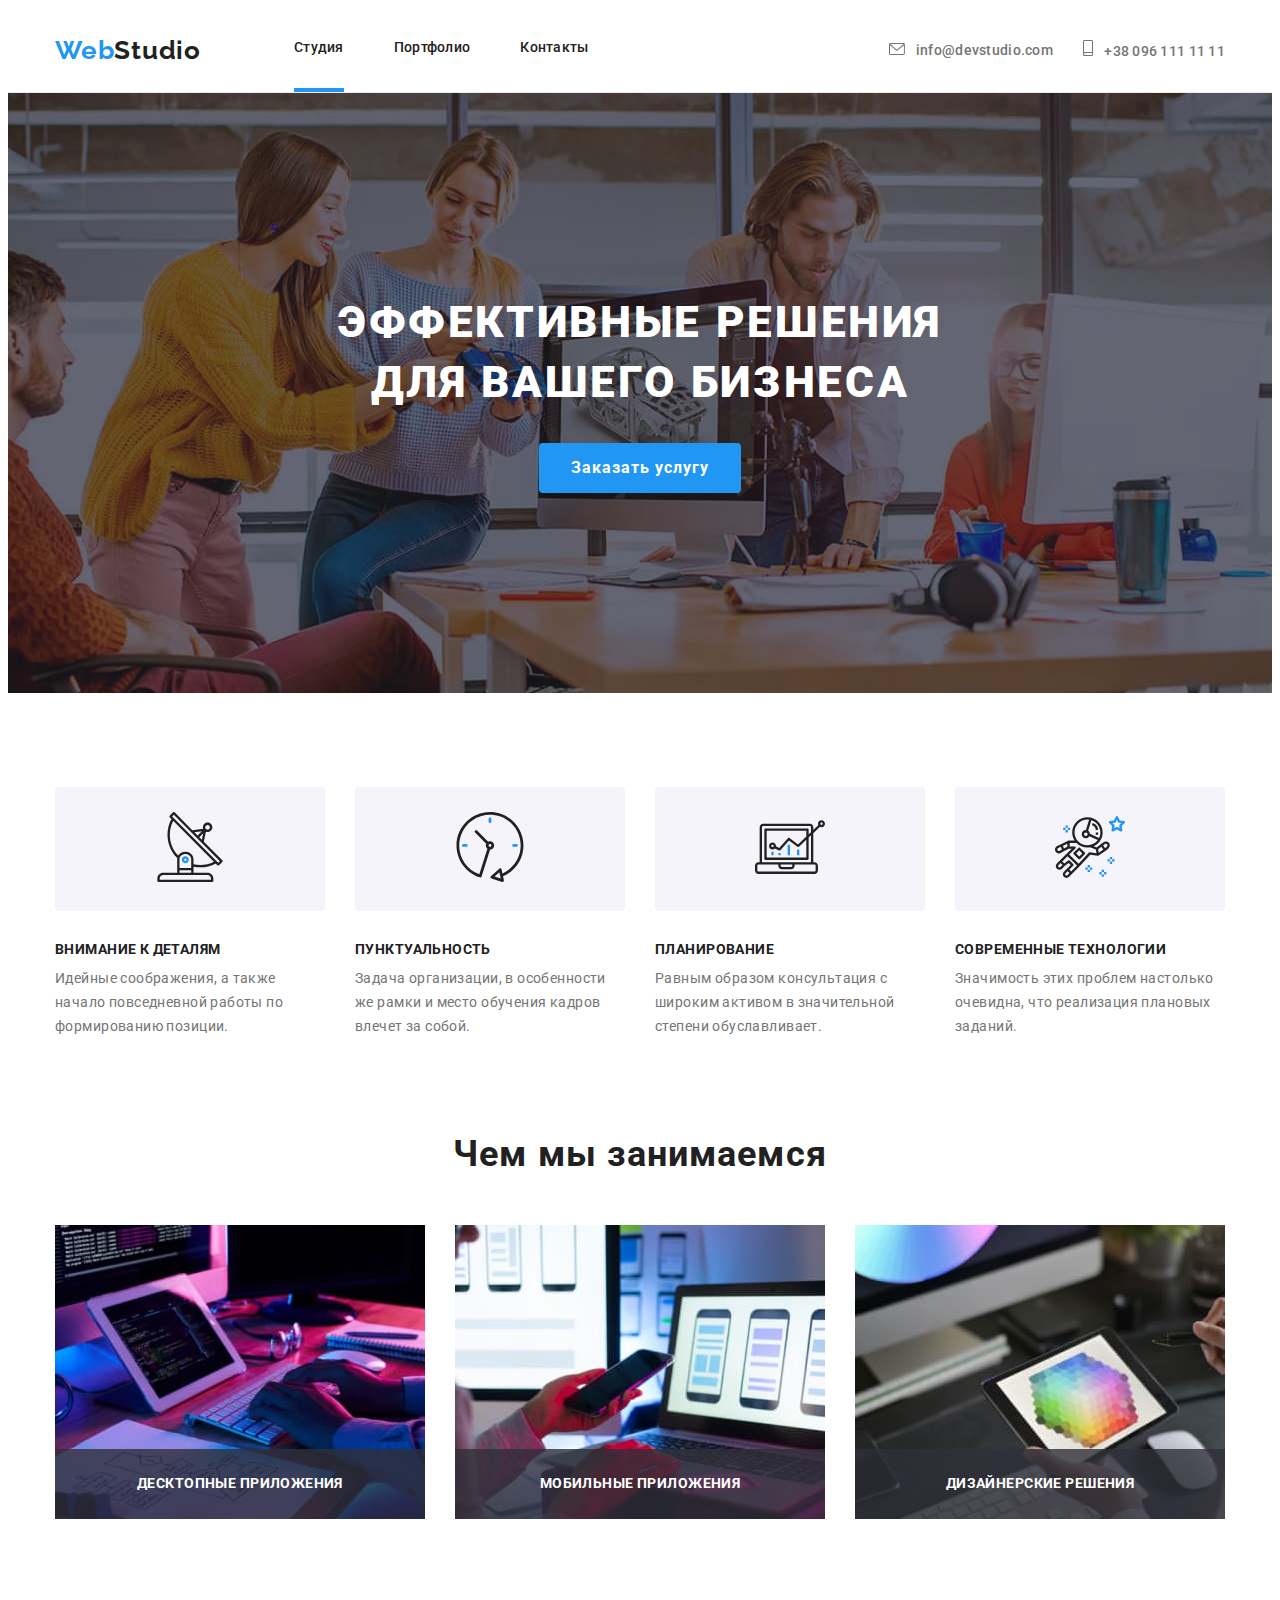
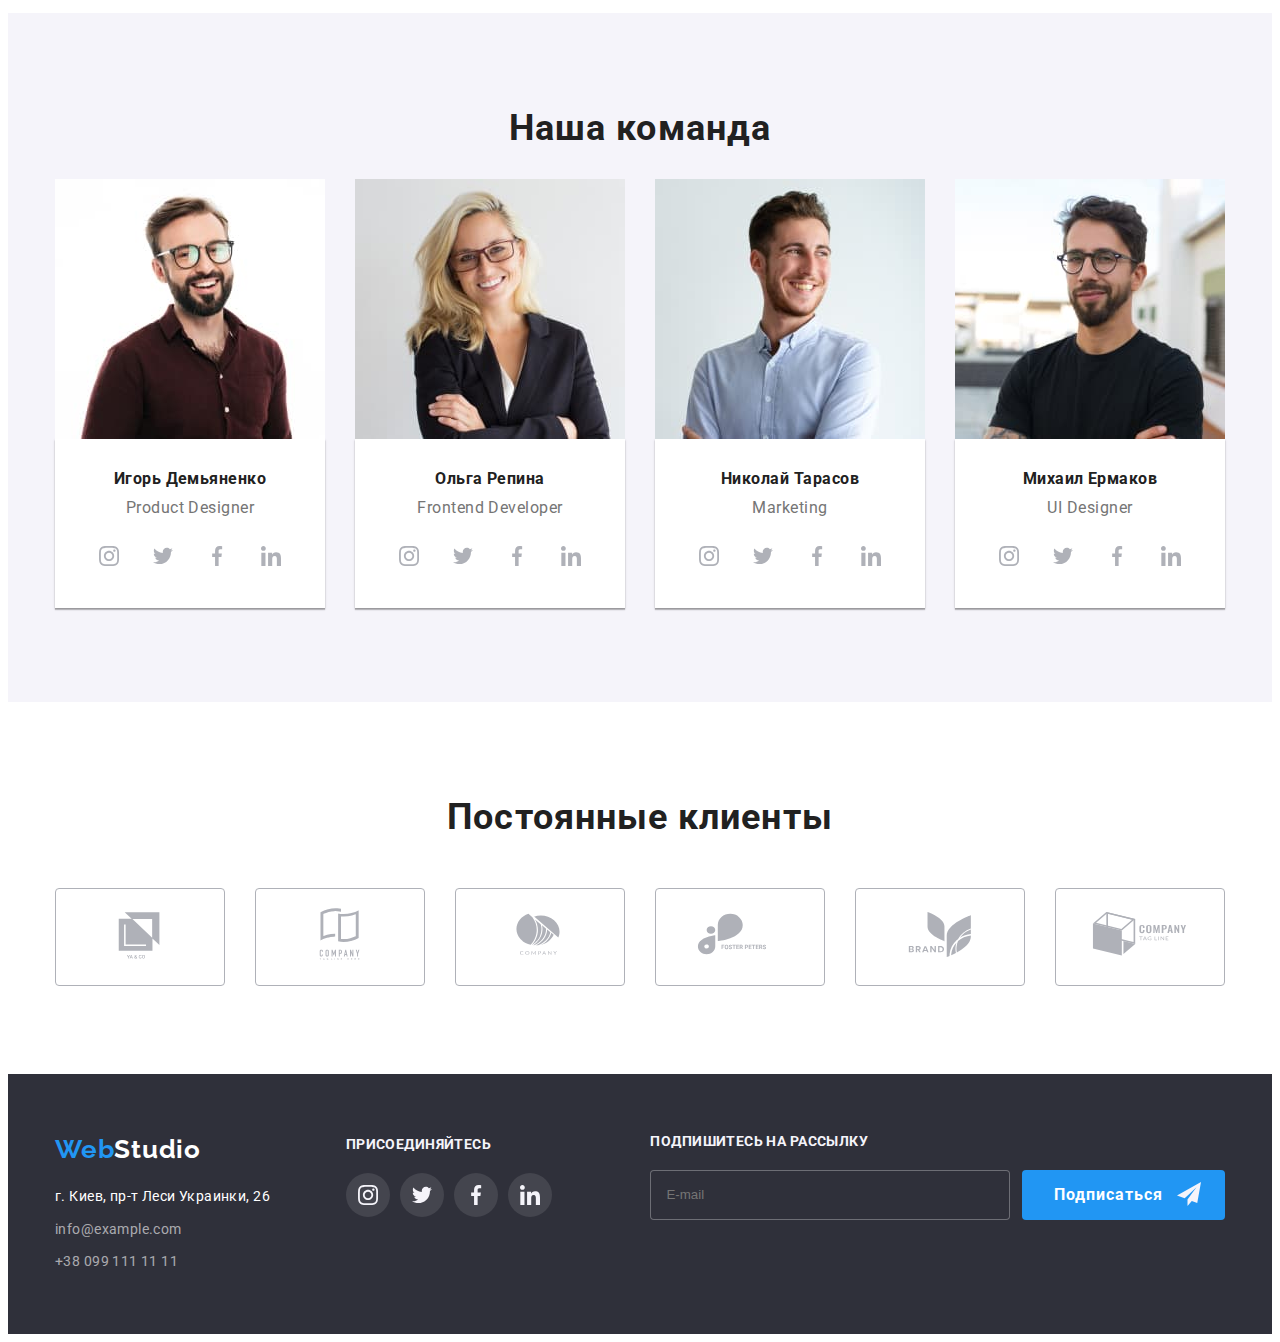
==== commit fb0ca67f: "fix header border" ====
--- a/index.html
+++ b/index.html
@@ -21,8 +21,8 @@
     <title>Студия</title>
   </head>
   <body>
-    <header class="header container">
-      <div class="header__wrap">
+    <header class="header ">
+      <div class="header__wrap container">
         <a class="logo logo--header" href="index.html">
           <span class="logo__img">Web</span>Studio</a
         >
--- a/css/main.min.css
+++ b/css/main.min.css
@@ -1,2 +1,2 @@
-p,h1,h2,h3,h4,h5,h6{margin:0px}a{text-decoration:none}button{cursor:pointer}img{display:block}:root{--main-text-color: #212121;--additional-text-color: #757575;--brand-color: #2196f3;--hover-color: #2196f3;--bgc-total: #2f303a;--bgc-additional: #ffffff;--bgc-button-portfolio: #f5f4fa}html{-webkit-box-sizing:border-box;box-sizing:border-box}*,*::before,*::after{-webkit-box-sizing:inherit;box-sizing:inherit}body{font-family:"Roboto", "Verdana", "Tahoma", sans-serif;font-style:normal;font-weight:400}main{position:relative;display:block}a{margin:0;padding:0}ul{margin:0;padding:0;list-style-type:none}img{display:block;max-width:100%;height:auto}.container{margin:0px auto;padding-left:15px;padding-right:15px;width:100%;min-width:320px}@media screen and (min-width: 480px){.container{width:480px}}@media screen and (min-width: 768px){.container{width:768px}}@media screen and (min-width: 1200px){.container{width:1200px}}.hidden{opacity:0;font-size:0px;line-height:0px;display:none;color:transparent;visibility:hidden;overflow:hidden;width:0px;height:0px}@media screen and (min-width: 768px){.current-link{color:var(--hover-color);border-bottom:4px solid var(--hover-color)}}.navigation__list,.social,.advantages__list,.wwd__list,.team__list,.clients__list,.switch,.galery,.adress{margin:0 auto;padding:0px;list-style:none}.contacts{list-style:none}.social,.social__link,.main-btn,.wwd__list,.clients__list{display:-webkit-box;display:-ms-flexbox;display:flex;-webkit-box-pack:center;-ms-flex-pack:center;justify-content:center;-webkit-box-align:center;-ms-flex-align:center;align-items:center}.logo{color:var(--main-text-color);font-family:"Raleway";font-style:normal;font-weight:700;font-size:24px;line-height:1.17;letter-spacing:.03em}@media screen and (min-width: 1200px){.logo{font-size:26px;line-height:1.19}}.logo--header{display:inherit}@media screen and (min-width: 768px){.logo--header{margin-right:84px}}@media screen and (min-width: 1200px){.logo--header{margin-right:93px}}.logo__img{display:inline-block;color:var(--brand-color)}.logo--footer{display:block;margin-bottom:20px}.logo__text--footer{color:var(--bgc-additional)}.navigation{max-width:100%;background-color:#ffffff}@media screen and (max-width: 767px){.navigation{display:none;position:fixed;top:0;left:0;right:0;bottom:0;z-index:1;padding-top:48px;padding-bottom:48px;padding-left:40px;padding-right:10px}}@media screen and (min-width: 768px){.navigation{display:-webkit-box;display:-ms-flexbox;display:flex;-webkit-box-pack:justify;-ms-flex-pack:justify;justify-content:space-between;-webkit-box-align:center;-ms-flex-align:center;align-items:center}}.navigation.is-open{display:block;height:100vh}@media screen and (max-width: 767px){.navigation__list{margin-bottom:302px}}@media screen and (min-width: 768px){.navigation__list{display:-webkit-box;display:-ms-flexbox;display:flex}}@media screen and (min-width: 768px){.navigation__item+.navigation__item{margin-left:50px}}.navigation__link{display:block;color:var(--main-text-color);-webkit-transition:color 250ms cubic-bezier(0.4, 0, 0.2, 1);transition:color 250ms cubic-bezier(0.4, 0, 0.2, 1);font-family:"Roboto";font-style:normal;font-weight:500;font-size:40px;line-height:1.17;letter-spacing:.02em}@media screen and (min-width: 768px){.navigation__link{font-size:14px;line-height:1.14;padding-top:32px;padding-right:0px;padding-left:0px;padding-bottom:32px}}.navigation__link:hover,.navigation__link:focus{color:var(--hover-color)}.navigation__link:hover::after{background-color:var(--hover-color)}@media screen and (max-width: 767px){.navigation__item:not(:last-child){margin-bottom:32px}}.social__item{width:44px;height:44px}.social__item+.social__item{margin-left:10px}.social__link{width:100%;height:100%;background-color:transparent;border-radius:50%;fill:#afb1b8;-webkit-transition:background-color 250ms cubic-bezier(0.4, 0, 0.2, 1),fill 250ms cubic-bezier(0.4, 0, 0.2, 1);transition:background-color 250ms cubic-bezier(0.4, 0, 0.2, 1),fill 250ms cubic-bezier(0.4, 0, 0.2, 1)}.social__link:hover,.social__link:focus{outline:none;background-color:#2196f3;fill:#ffffff}.social__link--color{fill:var(--bgc-button-portfolio);background-color:rgba(255,255,255,0.1);-webkit-transition:background-color 250ms cubic-bezier(0.4, 0, 0.2, 1);transition:background-color 250ms cubic-bezier(0.4, 0, 0.2, 1)}.social__link--color:hover,.social__link--color:focus{outline:none;background-color:#2196f3}.main-btn{margin:0 auto;min-width:200px;border-radius:4px;padding:10px 32px;font-family:"Roboto";font-style:normal;font-weight:700;font-size:16px;line-height:1.88;letter-spacing:.06em;background-color:var(--brand-color);color:var(--bgc-additional);cursor:pointer;border:none}.subscribe__btn{padding-right:62px}.header{position:relative;min-width:320px;border-bottom:1px solid #ececec}.header__wrap{margin:0 auto;padding-top:16px;padding-bottom:16px;display:-webkit-box;display:-ms-flexbox;display:flex;-webkit-box-pack:justify;-ms-flex-pack:justify;justify-content:space-between;-webkit-box-align:center;-ms-flex-align:center;align-items:center}@media screen and (min-width: 768px){.header__wrap{padding-top:0px;padding-bottom:0px}}@media screen and (min-width: 1200px){.header__wrap{-webkit-box-pack:start;-ms-flex-pack:start;justify-content:flex-start}}@media screen and (min-width: 768px){.header__hidepart{display:none}}.header__button{position:absolute;top:10px;right:15px;display:-webkit-inline-box;display:-ms-inline-flexbox;display:inline-flex;margin:0;padding:0;border:none;background-color:#ffffff}.header__button:hover,.header__button:focus .icon-menu{fill:var(--hover-color)}.header__button-close{display:-webkit-inline-box;display:-ms-inline-flexbox;display:inline-flex;margin:0;padding:0;border:none;background-color:#ffffff}@media screen and (min-width: 768px){.header__button-close{display:none}}.header__button-close:hover,.header__button-close:focus .icon-cross{fill:var(--hover-color)}.header__button.is-open .icon-cross{display:block}.header__button-close{position:absolute;top:10px;right:15px}@media screen and (max-width: 767px){.contacts{display:-webkit-box;display:-ms-flexbox;display:flex;-webkit-box-orient:vertical;-webkit-box-direction:reverse;-ms-flex-direction:column-reverse;flex-direction:column-reverse}}@media screen and (min-width: 768px){.contacts{margin-top:0;margin-bottom:0;margin-left:84px;margin-right:0}}@media screen and (min-width: 1200px){.contacts{display:-webkit-box;display:-ms-flexbox;display:flex;position:absolute;right:15px}}.contacts__link{font-family:"Roboto";font-style:normal;font-weight:500;font-size:12px;line-height:1.14;letter-spacing:.02em;color:#2196f3;color:var(--additional-text-color);-webkit-transition:color 250ms cubic-bezier(0.4, 0, 0.2, 1);transition:color 250ms cubic-bezier(0.4, 0, 0.2, 1)}@media screen and (max-width: 767px){.contacts__link{margin-left:40px}}@media screen and (min-width: 1200px){.contacts__link{font-size:14px}}.contacts__link:hover,.contacts__link:focus{color:var(--hover-color)}@media screen and (max-width: 767px){.contact__link--phone{display:block;font-family:"Roboto";font-style:normal;font-weight:500;font-size:34px;line-height:1.17;letter-spacing:.02em;color:#2196f3;margin:0;margin-bottom:32px}}@media screen and (max-width: 767px){.contact__link--email{display:block;font-family:"Roboto";font-style:normal;font-weight:500;font-size:24px;line-height:1.17;letter-spacing:.02em;color:#757575;margin:0;margin-bottom:64px}}.social-mobile{display:none;max-width:100%}@media screen and (max-width: 767px){.social-mobile{display:-webkit-box;display:-ms-flexbox;display:flex;-ms-flex-wrap:wrap;flex-wrap:wrap}}.social-mobile__item:first-child{padding-right:10px}.social-mobile__item:last-child{padding-left:10px}.social-mobile__item:nth-child(2){padding-left:10px;padding-right:10px;border-left:1px solid rgba(33,33,33,0.2);border-right:1px solid rgba(33,33,33,0.2)}.social-mobile__item:nth-child(3){padding-left:10px;padding-right:10px;border-right:1px solid rgba(33,33,33,0.2)}.social-mobile__link{font-family:"Roboto";font-style:normal;font-weight:500;font-size:18px;line-height:1.22;letter-spacing:.02em;color:#2196f3}@media screen and (min-width: 1200px){.contacts__item+.contacts__item{margin-left:30px}}.contacts__icon-envelope{margin-right:8px;width:16px;height:12px;fill:currentColor}@media screen and (max-width: 767px){.contacts__icon-envelope{display:none}}.contacts__icon-smartphone{width:10px;height:16px;margin-right:8px;fill:currentColor}@media screen and (max-width: 767px){.contacts__icon-smartphone{display:none}}.hero{display:block;margin:0px auto;padding-top:118px;padding-bottom:118px;text-align:center;min-width:320px;width:100%;background-repeat:no-repeat;background-position:center;background-size:cover;background-color:#c4c4c4;background-image:-webkit-gradient(linear, left top, left bottom, from(rgba(47,48,58,0.4)), to(rgba(47,48,58,0.4))),url(/images/webstudio/hero-bg/bg-mobile.jpg);background-image:linear-gradient(rgba(47,48,58,0.4), rgba(47,48,58,0.4)),url(/images/webstudio/hero-bg/bg-mobile.jpg)}@media (min-device-pixel-ratio: 2), (-webkit-min-device-pixel-ratio: 2), (min-resolution: 192dpi), (min-resolution: 2dppx){.hero .box{background-image:-webkit-gradient(linear, left top, left bottom, from(rgba(47,48,58,0.4)), to(rgba(47,48,58,0.4))),url(/images/webstudio/hero-bg/bg-mobile-2x.jpg);background-image:linear-gradient(rgba(47,48,58,0.4), rgba(47,48,58,0.4)),url(/images/webstudio/hero-bg/bg-mobile-2x.jpg)}}@media screen and (min-width: 768px){.hero{background-image:-webkit-gradient(linear, left top, left bottom, from(rgba(47,48,58,0.4)), to(rgba(47,48,58,0.4))),url(/images/webstudio/hero-bg/bg-tablet.jpg);background-image:linear-gradient(rgba(47,48,58,0.4), rgba(47,48,58,0.4)),url(/images/webstudio/hero-bg/bg-tablet.jpg)}}@media screen and (min-width: 768px) and (min-device-pixel-ratio: 2), screen and (min-width: 768px) and (-webkit-min-device-pixel-ratio: 2), screen and (min-width: 768px) and (min-resolution: 192dpi), screen and (min-width: 768px) and (min-resolution: 2dppx){.hero .box{background-image:-webkit-gradient(linear, left top, left bottom, from(rgba(47,48,58,0.4)), to(rgba(47,48,58,0.4))),url(/images/webstudio/hero-bg/bg-tablet-2x.jpg);background-image:linear-gradient(rgba(47,48,58,0.4), rgba(47,48,58,0.4)),url(/images/webstudio/hero-bg/bg-tablet-2x.jpg)}}@media screen and (min-width: 1200px){.hero{background-image:-webkit-gradient(linear, left top, left bottom, from(rgba(47,48,58,0.4)), to(rgba(47,48,58,0.4))),url(/images/webstudio/hero-bg/bg-desktop.jpg);background-image:linear-gradient(rgba(47,48,58,0.4), rgba(47,48,58,0.4)),url(/images/webstudio/hero-bg/bg-desktop.jpg)}}@media screen and (min-width: 1200px) and (min-device-pixel-ratio: 2), screen and (min-width: 1200px) and (-webkit-min-device-pixel-ratio: 2), screen and (min-width: 1200px) and (min-resolution: 192dpi), screen and (min-width: 1200px) and (min-resolution: 2dppx){.hero .box{background-image:-webkit-gradient(linear, left top, left bottom, from(rgba(47,48,58,0.4)), to(rgba(47,48,58,0.4))),url(/images/webstudio/hero-bg/bg-desktop-2x.jpg);background-image:linear-gradient(rgba(47,48,58,0.4), rgba(47,48,58,0.4)),url(/images/webstudio/hero-bg/bg-desktop-2x.jpg)}}@media screen and (min-width: 1200px){.hero{padding-top:200px;padding-bottom:200px;max-width:1600px}}.hero__title{margin:0px auto;margin-bottom:30px;text-align:center;text-transform:uppercase;color:#ffffff;color:var(--bgc-additional);font-family:"Roboto";font-style:normal;font-weight:900;font-size:26px;line-height:1.61;letter-spacing:.06em}@media screen and (min-width: 1200px){.hero__title{font-family:"Roboto";font-style:normal;font-weight:900;font-size:44px;line-height:1.36;letter-spacing:.06em}}.advantages{padding-top:60px;padding-bottom:60px;text-align:center}@media screen and (min-width: 1200px){.advantages{padding-top:94px;padding-bottom:94px}}.advantages__list{margin:-15px}@media screen and (min-width: 768px){.advantages__list{display:-webkit-box;display:-ms-flexbox;display:flex;-ms-flex-wrap:wrap;flex-wrap:wrap;-webkit-box-pack:center;-ms-flex-pack:center;justify-content:center}}.advantages__item{margin:15px}@media screen and (min-width: 768px){.advantages__item{width:calc((100% - 60px) / 2)}}@media screen and (min-width: 1200px){.advantages__item{width:calc((100% - 120px) / 4)}}.advantages__wrap{margin-bottom:30px;padding-top:25px;padding-bottom:25px;text-align:center;background-color:#f5f4fa;border-radius:4px}.advantages__title{margin-bottom:10px;font-family:"Roboto";font-style:normal;font-weight:700;font-size:14px;line-height:1.14;letter-spacing:.03em;text-align:center;text-transform:uppercase;color:#212121}@media screen and (min-width: 1200px){.advantages__title{font-family:"Roboto";font-style:normal;font-weight:700;font-size:14px;line-height:1.17;letter-spacing:.03em;text-align:start}}.advantages__desctiption{font-family:"Roboto";font-style:normal;font-weight:400;font-size:14px;line-height:1.71;letter-spacing:.03em;text-align:start;color:var(--additional-text-color)}.wwd{display:none}.wwd__box{padding-bottom:94px}.wwd__title{margin-bottom:50px;text-align:center;font-family:"Roboto";font-style:normal;font-weight:700;font-size:36px;line-height:1.17;letter-spacing:.03em;color:var(--main-text-color)}@media screen and (min-width: 1200px){.wwd{display:contents}}.wwd__item+.wwd__item{margin-left:30px}.wwd__wrap{position:relative}.wwd__image{width:370px}.wwd__description{position:absolute;bottom:0;width:100%;padding-top:27px;padding-bottom:27px;text-align:center;font-family:"Roboto";font-style:normal;font-weight:700;font-size:14px;line-height:1.14;letter-spacing:.03em;text-transform:uppercase;color:#ffffff;background-color:rgba(47,48,58,0.8)}.team{padding-top:60px;padding-bottom:60px;background-color:#f5f4fa}@media screen and (min-width: 1200px){.team{padding-top:94px;padding-bottom:94px}}.team__title{display:block;margin-bottom:30px;text-align:center;color:var(--main-text-color);font-family:"Roboto";font-style:normal;font-weight:700;font-size:28px;line-height:1.18;letter-spacing:.03em}@media screen and (min-width: 1200px){.team__title{font-size:36px}}.team__list{margin:-15px;display:-webkit-box;display:-ms-flexbox;display:flex;-ms-flex-wrap:wrap;flex-wrap:wrap;-webkit-box-pack:center;-ms-flex-pack:center;justify-content:center}.team__item{width:100%;margin:15px}@media screen and (min-width: 768px){.team__item{width:calc((100% - 60px) / 2)}}@media screen and (min-width: 1200px){.team__item{width:calc((100% - 120px) / 4)}}.team__photo{width:100%}.team__wrap{padding-top:30px;padding-bottom:30px;background-color:#ffffff;-webkit-box-shadow:0px 1px 3px rgba(0,0,0,0.12),0px 1px 1px rgba(0,0,0,0.14),0px 2px 1px rgba(0,0,0,0.2);box-shadow:0px 1px 3px rgba(0,0,0,0.12),0px 1px 1px rgba(0,0,0,0.14),0px 2px 1px rgba(0,0,0,0.2)}.team__name{margin-bottom:10px;text-align:center;color:var(--main-text-color);font-family:"Roboto";font-style:normal;font-weight:500;font-size:16px;line-height:1.19;letter-spacing:.03em}@media screen and (min-width: 1200px){.team__name{font-weight:700}}.team__position{margin-bottom:16px;text-align:center;color:var(--additional-text-color);font-family:"Roboto";font-style:normal;font-weight:400;font-size:16px;line-height:1.19;letter-spacing:.03em}.clients{padding-top:60px;padding-bottom:60px;text-align:center}@media screen and (min-width: 1200px){.clients{padding-top:94px;padding-bottom:94px}}.clients__title{margin-bottom:30px;display:inline-block;text-align:center;color:var(--main-text-color);font-family:"Roboto";font-style:normal;font-weight:700;font-size:28px;line-height:1.17;letter-spacing:.03em}@media screen and (min-width: 1200px){.clients__title{font-size:36px;margin-bottom:50px}}.clients__list{margin:-15px;-ms-flex-wrap:wrap;flex-wrap:wrap}.clients__item{width:calc((100% - 60px) / 2);height:92px;margin:15px}@media screen and (min-width: 768px){.clients__item{width:calc((100% - 90px) / 3)}}@media screen and (min-width: 1200px){.clients__item{width:calc((100% - 180px) / 6)}}.clients__link{display:block;padding-top:16px;padding-bottom:16px;border:1px solid #afb1b8;border-radius:4px;cursor:pointer;color:#afb1b8;-webkit-transition:border 250ms cubic-bezier(0.4, 0, 0.2, 1),color 250ms cubic-bezier(0.4, 0, 0.2, 1);transition:border 250ms cubic-bezier(0.4, 0, 0.2, 1),color 250ms cubic-bezier(0.4, 0, 0.2, 1)}.clients__link:hover,.clients__link:focus{outline:none;border:1px solid var(--hover-color);color:var(--hover-color)}.clients__icon{width:106px;height:60px;fill:currentColor}.portfolio{padding-top:60px;padding-bottom:60px}@media screen and (min-width: 1200px){.portfolio{padding-top:94px;padding-bottom:94px}}.switch{margin-bottom:40px;display:-webkit-box;display:-ms-flexbox;display:flex;-ms-flex-wrap:wrap;flex-wrap:wrap;-webkit-box-pack:start;-ms-flex-pack:start;justify-content:start}@media screen and (min-width: 768px){.switch{margin-bottom:30px;-ms-flex-wrap:nowrap;flex-wrap:nowrap;-webkit-box-pack:center;-ms-flex-pack:center;justify-content:center}}@media screen and (min-width: 1200px){.switch{margin-bottom:50px}}.switch__item:not(:last-child){margin-right:8px}@media screen and (max-width: 767px){.switch__item:nth-child(-n+3){margin-bottom:15px}}.switch__btn{padding-top:6px;padding-bottom:6px;padding-left:22px;padding-right:22px;border:none;border-radius:4px;text-align:center;font-family:"Roboto";font-style:normal;font-weight:500;font-size:16px;line-height:1.63;letter-spacing:.03em;color:var(--main-text-color);background-color:var(--bgc-button-portfolio);-webkit-transition:color 250ms cubic-bezier(0.4, 0, 0.2, 1),background-color 250ms cubic-bezier(0.4, 0, 0.2, 1);transition:color 250ms cubic-bezier(0.4, 0, 0.2, 1),background-color 250ms cubic-bezier(0.4, 0, 0.2, 1)}.switch__btn:focus,.switch__btn:hover{background-color:var(--hover-color);color:var(--bgc-additional);outline:none}.galery{display:-webkit-box;display:-ms-flexbox;display:flex;-ms-flex-wrap:wrap;flex-wrap:wrap;-webkit-box-pack:start;-ms-flex-pack:start;justify-content:flex-start;margin:-15px}.galery__item{margin:15px;width:100%;border:1px solid #eeeeee;-webkit-transition:-webkit-box-shadow 250ms cubic-bezier(0.4, 0, 0.2, 1);transition:-webkit-box-shadow 250ms cubic-bezier(0.4, 0, 0.2, 1);transition:box-shadow 250ms cubic-bezier(0.4, 0, 0.2, 1);transition:box-shadow 250ms cubic-bezier(0.4, 0, 0.2, 1), -webkit-box-shadow 250ms cubic-bezier(0.4, 0, 0.2, 1)}.galery__item:hover{-webkit-box-shadow:0px 1px 1px rgba(0,0,0,0.12),0px 4px 4px rgba(0,0,0,0.06),1px 4px 6px rgba(0,0,0,0.16);box-shadow:0px 1px 1px rgba(0,0,0,0.12),0px 4px 4px rgba(0,0,0,0.06),1px 4px 6px rgba(0,0,0,0.16)}@media screen and (min-width: 768px){.galery__item{width:calc((100% - 60px) / 2)}}@media screen and (min-width: 1200px){.galery__item{width:calc((100% - 90px) / 3)}}.galery__thumb{position:relative;overflow:hidden}.galery__image{display:block;width:100%}.galery__description{position:absolute;bottom:0;-webkit-transform:translateY(100%);transform:translateY(100%);opacity:0;-webkit-transition:opacity 250ms cubic-bezier(0.4, 0, 0.2, 1),-webkit-transform 250ms cubic-bezier(0.4, 0, 0.2, 1);transition:opacity 250ms cubic-bezier(0.4, 0, 0.2, 1),-webkit-transform 250ms cubic-bezier(0.4, 0, 0.2, 1);transition:transform 250ms cubic-bezier(0.4, 0, 0.2, 1),opacity 250ms cubic-bezier(0.4, 0, 0.2, 1);transition:transform 250ms cubic-bezier(0.4, 0, 0.2, 1),opacity 250ms cubic-bezier(0.4, 0, 0.2, 1),-webkit-transform 250ms cubic-bezier(0.4, 0, 0.2, 1);overflow:hidden;width:100%;height:100%;padding-top:63px;padding-bottom:63px;padding-left:24px;padding-right:24px;font-family:"Roboto";font-style:normal;font-weight:400;font-size:18px;line-height:1.55;letter-spacing:.03em;color:var(--bgc-additional);background-color:rgba(33,150,243,0.9)}.galery__info{padding-top:20px;padding-bottom:20px;padding-left:24px;padding-right:24px}.galery__item:hover .galery__description,.galery__info{-webkit-transform:translateY(0);transform:translateY(0);opacity:1}.galery__title{font-family:"Roboto";font-style:normal;font-weight:700;font-size:18px;line-height:2;letter-spacing:.06em;color:var(--main-text-color)}.galery__type{font-family:"Roboto";font-style:normal;font-weight:400;font-size:16px;line-height:1.88;letter-spacing:.03em;color:var(--additional-text-color)}.footer{margin:0px auto;padding-top:60px;padding-bottom:60px;background-color:var(--bgc-total);min-width:320px}@media screen and (max-width: 1199px){.footer{text-align:center}}@media screen and (min-width: 768px){.footer__wrap{display:-webkit-box;display:-ms-flexbox;display:flex;-ms-flex-wrap:wrap;flex-wrap:wrap;-webkit-box-pack:center;-ms-flex-pack:center;justify-content:center}}.adress__item:not(:last-child){margin-bottom:9px}@media screen and (max-width: 1199px){.footer__top{display:block;margin-bottom:60px}}.adress__map{font-family:"Roboto";font-style:normal;font-weight:400;font-size:14px;line-height:1.71;letter-spacing:.03em;color:var(--bgc-additional)}.adress__contacts{font-family:"Roboto";font-style:normal;font-weight:400;font-size:14px;line-height:1.71;letter-spacing:.03em;color:rgba(255,255,255,0.6)}@media screen and (min-width: 768px){.footer-mid{margin-left:165px}}@media screen and (min-width: 1200px){.footer-mid{margin-left:70px;margin-right:93px}}.footer-mid__title{display:inline-block;margin-bottom:20px;font-family:"Roboto";font-style:normal;font-weight:700;font-size:14px;line-height:1.14;letter-spacing:.03em;text-transform:uppercase;color:var(--bgc-button-portfolio)}.footer-mid__item{width:44px;height:44px}.footer-mid__item+.footer-mid__item{margin-left:10px}@media screen and (max-width: 767px){.social__item--footer{display:block;margin-bottom:60px}}.footer-subscribe{fill:black}.footer-subscribe__label{display:block;margin-bottom:20px;font-family:"Roboto";font-style:normal;font-weight:700;font-size:14px;line-height:1.14;letter-spacing:.03em;text-transform:uppercase;color:var(--bgc-button-portfolio)}.user-email-input{width:360px;height:50px;padding:15px;color:var(--bgc-button-portfolio);border:1px solid rgba(255,255,255,0.3);border-radius:4px;background-color:var(--bgc-total)}@media screen and (max-width: 767px){.user-email-input{margin-bottom:20px;width:100%;max-width:450px}}@media screen and (min-width: 768px) and (max-width: 1199px){.user-email-input{width:450px;margin-bottom:20px}}@media screen and (min-width: 1200px){.user-email-input{margin-right:12px}}.subscribe{position:relative;display:-webkit-box;display:-ms-flexbox;display:flex;text-align:center}@media screen and (max-width: 768px){.subscribe{display:-webkit-box;display:-ms-flexbox;display:flex;-ms-flex-wrap:wrap;flex-wrap:wrap;-webkit-box-pack:center;-ms-flex-pack:center;justify-content:center}}@media screen and (max-width: 1199px){.subscribe{-webkit-box-orient:vertical;-webkit-box-direction:normal;-ms-flex-direction:column;flex-direction:column;-webkit-box-align:center;-ms-flex-align:center;align-items:center}}.subscribe__wrap{position:relative;display:-webkit-box;display:-ms-flexbox;display:flex}.subscribe__icon{position:absolute;top:0;right:0;-webkit-transform:translate(-100%, 50%);transform:translate(-100%, 50%);fill:var(--bgc-button-portfolio)}.backdrop{position:fixed;top:0;left:0;width:100vw;height:100vh;background-color:rgba(0,0,0,0.2);opacity:1;-webkit-transition:opacity 500ms;transition:opacity 500ms}.backdrop.is-hidden{opacity:0;visibility:none;pointer-events:none}.modal-main{position:fixed;top:50%;left:50%;-webkit-transform:translate(-50%, -50%);transform:translate(-50%, -50%);width:calc(100% - 30px);max-width:450px;padding:40px;background:#ffffff;-webkit-box-shadow:0px 1px 3px rgba(0,0,0,0.12),0px 1px 1px rgba(0,0,0,0.14),0px 2px 1px rgba(0,0,0,0.2);box-shadow:0px 1px 3px rgba(0,0,0,0.12),0px 1px 1px rgba(0,0,0,0.14),0px 2px 1px rgba(0,0,0,0.2);border-radius:4px}@media screen and (min-width: 1200px){.modal-main{max-width:none;width:528px}}.modal-close-link{position:absolute;top:8px;right:8px;display:block;width:30px;height:30px;border-radius:50%;border:1px solid rgba(0,0,0,0.1)}.modal-close-link:hover .modal-close-icon{fill:var(--hover-color)}.modal-close-icon{position:absolute;top:5px;right:5px;width:18px;height:18px;-webkit-transition:fill 250ms cubic-bezier(0.4, 0, 0.2, 1);transition:fill 250ms cubic-bezier(0.4, 0, 0.2, 1)}.modal-user-title{display:block;margin-bottom:12px;font-family:"Roboto";font-style:normal;font-weight:700;font-size:20px;line-height:1.15;letter-spacing:.03em;color:var(--main-text-color)}.lable{display:block;margin-bottom:4px;font-family:"Roboto";font-style:normal;font-weight:500;font-size:12px;line-height:1.17;letter-spacing:.01em;color:#757575}.input-container{margin-bottom:10px}.input-container:last-child{margin-bottom:20px}.input-wrap{position:relative}.input{display:block;width:100%;height:40px;padding-left:30px;margin-bottom:10px;font-family:"Roboto";font-style:normal;font-weight:500;font-size:16px;line-height:1.15;letter-spacing:.03em;color:#212121;outline:none;border:1px solid rgba(33,33,33,0.2);border-radius:4px;-webkit-transition:border 250ms cubic-bezier(0.4, 0, 0.2, 1);transition:border 250ms cubic-bezier(0.4, 0, 0.2, 1)}.input:hover,.input:focus,.user-comments-area:hover,.user-comments-area:focus{border:1px solid var(--hover-color);border-radius:4px}.input-wrap:hover .input-icon{fill:var(--hover-color)}.input:focus+.input-icon{fill:var(--hover-color)}.input-icon{position:absolute;left:10px;top:50%;-webkit-transform:translateY(-50%);transform:translateY(-50%);fill:var(--main-text-color)}.user-comments-area{width:100%;height:120px;resize:none;padding:12px 16px;outline:none;border:1px solid rgba(33,33,33,0.2);border-radius:4px}.user-comments-area::-webkit-input-placeholder{font-family:"Roboto";font-style:normal;font-weight:500;font-size:12px;line-height:1.17;letter-spacing:.01em;color:rgba(117,117,117,0.5)}.user-comments-area:-ms-input-placeholder{font-family:"Roboto";font-style:normal;font-weight:500;font-size:12px;line-height:1.17;letter-spacing:.01em;color:rgba(117,117,117,0.5)}.user-comments-area::-ms-input-placeholder{font-family:"Roboto";font-style:normal;font-weight:500;font-size:12px;line-height:1.17;letter-spacing:.01em;color:rgba(117,117,117,0.5)}.user-comments-area::placeholder{font-family:"Roboto";font-style:normal;font-weight:500;font-size:12px;line-height:1.17;letter-spacing:.01em;color:rgba(117,117,117,0.5)}.modal-checkbox{margin-bottom:30px;display:-webkit-box;display:-ms-flexbox;display:flex;-webkit-box-align:center;-ms-flex-align:center;align-items:center}.icon-vector{position:absolute;top:0;left:0;z-index:1;border-radius:2px}@media screen and (min-width: 1200px){.icon-vector{-webkit-transform:translateY(20%);transform:translateY(20%)}}.icon-border{position:absolute;top:0;left:0;display:-webkit-box;display:-ms-flexbox;display:flex;-webkit-box-align:center;-ms-flex-align:center;align-items:center;-webkit-box-pack:center;-ms-flex-pack:center;justify-content:center;width:16px;height:16px;border:2px solid #212121;border-radius:2px}@media screen and (min-width: 1200px){.icon-border{-webkit-transform:translateY(20%);transform:translateY(20%)}}.accept{display:-webkit-box;display:-ms-flexbox;display:flex;-webkit-box-pack:center;-ms-flex-pack:center;justify-content:center;-webkit-box-align:center;-ms-flex-align:center;align-items:center;position:relative;font-family:"Roboto";font-style:normal;font-weight:500;font-size:14px;line-height:1.71;letter-spacing:.03em;color:var(--additional-text-color)}.input-check{position:absolute}.icon-vector{width:16px;height:16px;fill:transparent}.input-check:checked+.icon-border{background-color:#2196f3;border:none}.input-check:checked+.icon-vector{background-color:#2196f3;fill:#ffffff}.policy-text{padding-left:25px;font-family:"Roboto";font-style:normal;font-weight:400;font-size:12px;line-height:1.17;letter-spacing:.03em}@media screen and (min-width: 1200px){.policy-text{font-size:14px;line-height:1.71}}.policy{margin-left:4px;-webkit-text-decoration-line:underline;text-decoration-line:underline;font-family:"Roboto";font-style:normal;font-weight:400;font-size:12px;line-height:1.17;letter-spacing:.03em;color:var(--hover-color)}@media screen and (min-width: 1200px){.policy{font-size:14px;line-height:1.71}}.button-modal-send{display:-webkit-box;display:-ms-flexbox;display:flex;-webkit-box-align:center;-ms-flex-align:center;align-items:center;-webkit-box-pack:center;-ms-flex-pack:center;justify-content:center;margin:0 auto;width:200px;height:50px;font-family:"Roboto";font-style:normal;font-weight:700;font-size:16px;line-height:1.87;letter-spacing:.06em;color:#ffffff;background-color:#188ce8;-webkit-box-shadow:0px 4px 4px rgba(0,0,0,0.15);box-shadow:0px 4px 4px rgba(0,0,0,0.15);border-radius:4px;border:none}
+p,h1,h2,h3,h4,h5,h6{margin:0px}a{text-decoration:none}button{cursor:pointer}img{display:block}:root{--main-text-color: #212121;--additional-text-color: #757575;--brand-color: #2196f3;--hover-color: #2196f3;--bgc-total: #2f303a;--bgc-additional: #ffffff;--bgc-button-portfolio: #f5f4fa}html{-webkit-box-sizing:border-box;box-sizing:border-box}*,*::before,*::after{-webkit-box-sizing:inherit;box-sizing:inherit}body{font-family:"Roboto", "Verdana", "Tahoma", sans-serif;font-style:normal;font-weight:400}main{position:relative;display:block}a{margin:0;padding:0}ul{margin:0;padding:0;list-style-type:none}img{display:block;max-width:100%;height:auto}.container{margin:0px auto;padding-left:15px;padding-right:15px;width:100%;min-width:320px}@media screen and (min-width: 480px){.container{width:480px}}@media screen and (min-width: 768px){.container{width:768px}}@media screen and (min-width: 1200px){.container{width:1200px}}.hidden{opacity:0;font-size:0px;line-height:0px;display:none;color:transparent;visibility:hidden;overflow:hidden;width:0px;height:0px}@media screen and (min-width: 768px){.current-link{color:var(--hover-color);border-bottom:4px solid var(--hover-color)}}.navigation__list,.social,.advantages__list,.wwd__list,.team__list,.clients__list,.switch,.galery,.adress{margin:0 auto;padding:0px;list-style:none}.contacts{list-style:none}.social,.social__link,.main-btn,.wwd__list,.clients__list{display:-webkit-box;display:-ms-flexbox;display:flex;-webkit-box-pack:center;-ms-flex-pack:center;justify-content:center;-webkit-box-align:center;-ms-flex-align:center;align-items:center}.logo{color:var(--main-text-color);font-family:"Raleway";font-style:normal;font-weight:700;font-size:24px;line-height:1.17;letter-spacing:.03em}@media screen and (min-width: 1200px){.logo{font-size:26px;line-height:1.19}}.logo--header{display:inherit}@media screen and (min-width: 768px){.logo--header{margin-right:84px}}@media screen and (min-width: 1200px){.logo--header{margin-right:93px}}.logo__img{display:inline-block;color:var(--brand-color)}.logo--footer{display:block;margin-bottom:20px}.logo__text--footer{color:var(--bgc-additional)}.navigation{max-width:100%;background-color:#ffffff}@media screen and (max-width: 767px){.navigation{display:none;position:fixed;top:0;left:0;right:0;bottom:0;z-index:1;padding-top:48px;padding-bottom:48px;padding-left:40px;padding-right:10px}}@media screen and (min-width: 768px){.navigation{display:-webkit-box;display:-ms-flexbox;display:flex;-webkit-box-pack:justify;-ms-flex-pack:justify;justify-content:space-between;-webkit-box-align:center;-ms-flex-align:center;align-items:center}}.navigation.is-open{display:block;height:100vh}@media screen and (max-width: 767px){.navigation__list{margin-bottom:302px}}@media screen and (min-width: 768px){.navigation__list{display:-webkit-box;display:-ms-flexbox;display:flex}}@media screen and (min-width: 768px){.navigation__item+.navigation__item{margin-left:50px}}.navigation__link{display:block;color:var(--main-text-color);-webkit-transition:color 250ms cubic-bezier(0.4, 0, 0.2, 1);transition:color 250ms cubic-bezier(0.4, 0, 0.2, 1);font-family:"Roboto";font-style:normal;font-weight:500;font-size:40px;line-height:1.17;letter-spacing:.02em}@media screen and (min-width: 768px){.navigation__link{font-size:14px;line-height:1.14;padding-top:32px;padding-right:0px;padding-left:0px;padding-bottom:32px}}.navigation__link:hover,.navigation__link:focus{color:var(--hover-color)}.navigation__link:hover::after{background-color:var(--hover-color)}@media screen and (max-width: 767px){.navigation__item:not(:last-child){margin-bottom:32px}}.social__item{width:44px;height:44px}.social__item+.social__item{margin-left:10px}.social__link{width:100%;height:100%;background-color:transparent;border-radius:50%;fill:#afb1b8;-webkit-transition:background-color 250ms cubic-bezier(0.4, 0, 0.2, 1),fill 250ms cubic-bezier(0.4, 0, 0.2, 1);transition:background-color 250ms cubic-bezier(0.4, 0, 0.2, 1),fill 250ms cubic-bezier(0.4, 0, 0.2, 1)}.social__link:hover,.social__link:focus{outline:none;background-color:#2196f3;fill:#ffffff}.social__link--color{fill:var(--bgc-button-portfolio);background-color:rgba(255,255,255,0.1);-webkit-transition:background-color 250ms cubic-bezier(0.4, 0, 0.2, 1);transition:background-color 250ms cubic-bezier(0.4, 0, 0.2, 1)}.social__link--color:hover,.social__link--color:focus{outline:none;background-color:#2196f3}.main-btn{margin:0 auto;min-width:200px;border-radius:4px;padding:10px 32px;font-family:"Roboto";font-style:normal;font-weight:700;font-size:16px;line-height:1.88;letter-spacing:.06em;background-color:var(--brand-color);color:var(--bgc-additional);cursor:pointer;border:none}.subscribe__btn{padding-right:62px}.header{min-width:320px;border-bottom:1px solid #ececec}.header__wrap{position:relative;margin:0 auto;padding-top:16px;padding-bottom:16px;display:-webkit-box;display:-ms-flexbox;display:flex;-webkit-box-pack:justify;-ms-flex-pack:justify;justify-content:space-between;-webkit-box-align:center;-ms-flex-align:center;align-items:center}@media screen and (min-width: 768px){.header__wrap{padding-top:0px;padding-bottom:0px}}@media screen and (min-width: 1200px){.header__wrap{-webkit-box-pack:start;-ms-flex-pack:start;justify-content:flex-start}}@media screen and (min-width: 768px){.header__hidepart{display:none}}.header__button{position:absolute;top:10px;right:15px;display:-webkit-inline-box;display:-ms-inline-flexbox;display:inline-flex;margin:0;padding:0;border:none;background-color:#ffffff}.header__button:hover,.header__button:focus .icon-menu{fill:var(--hover-color)}.header__button-close{display:-webkit-inline-box;display:-ms-inline-flexbox;display:inline-flex;margin:0;padding:0;border:none;background-color:#ffffff}@media screen and (min-width: 768px){.header__button-close{display:none}}.header__button-close:hover,.header__button-close:focus .icon-cross{fill:var(--hover-color)}.header__button.is-open .icon-cross{display:block}.header__button-close{position:absolute;top:10px;right:15px}@media screen and (max-width: 767px){.contacts{display:-webkit-box;display:-ms-flexbox;display:flex;-webkit-box-orient:vertical;-webkit-box-direction:reverse;-ms-flex-direction:column-reverse;flex-direction:column-reverse}}@media screen and (min-width: 768px){.contacts{margin-top:0;margin-bottom:0;margin-left:84px;margin-right:0}}@media screen and (min-width: 1200px){.contacts{display:-webkit-box;display:-ms-flexbox;display:flex;position:absolute;right:15px}}.contacts__link{font-family:"Roboto";font-style:normal;font-weight:500;font-size:12px;line-height:1.14;letter-spacing:.02em;color:#2196f3;color:var(--additional-text-color);-webkit-transition:color 250ms cubic-bezier(0.4, 0, 0.2, 1);transition:color 250ms cubic-bezier(0.4, 0, 0.2, 1)}@media screen and (max-width: 767px){.contacts__link{margin-left:40px}}@media screen and (min-width: 1200px){.contacts__link{font-size:14px}}.contacts__link:hover,.contacts__link:focus{color:var(--hover-color)}@media screen and (max-width: 767px){.contact__link--phone{display:block;font-family:"Roboto";font-style:normal;font-weight:500;font-size:34px;line-height:1.17;letter-spacing:.02em;color:#2196f3;margin:0;margin-bottom:32px}}@media screen and (max-width: 767px){.contact__link--email{display:block;font-family:"Roboto";font-style:normal;font-weight:500;font-size:24px;line-height:1.17;letter-spacing:.02em;color:#757575;margin:0;margin-bottom:64px}}.social-mobile{display:none;max-width:100%}@media screen and (max-width: 767px){.social-mobile{display:-webkit-box;display:-ms-flexbox;display:flex;-ms-flex-wrap:wrap;flex-wrap:wrap}}.social-mobile__item:first-child{padding-right:10px}.social-mobile__item:last-child{padding-left:10px}.social-mobile__item:nth-child(2){padding-left:10px;padding-right:10px;border-left:1px solid rgba(33,33,33,0.2);border-right:1px solid rgba(33,33,33,0.2)}.social-mobile__item:nth-child(3){padding-left:10px;padding-right:10px;border-right:1px solid rgba(33,33,33,0.2)}.social-mobile__link{font-family:"Roboto";font-style:normal;font-weight:500;font-size:18px;line-height:1.22;letter-spacing:.02em;color:#2196f3}@media screen and (min-width: 1200px){.contacts__item+.contacts__item{margin-left:30px}}.contacts__icon-envelope{margin-right:8px;width:16px;height:12px;fill:currentColor}@media screen and (max-width: 767px){.contacts__icon-envelope{display:none}}.contacts__icon-smartphone{width:10px;height:16px;margin-right:8px;fill:currentColor}@media screen and (max-width: 767px){.contacts__icon-smartphone{display:none}}.hero{display:block;margin:0px auto;padding-top:118px;padding-bottom:118px;text-align:center;min-width:320px;width:100%;background-repeat:no-repeat;background-position:center;background-size:cover;background-color:#c4c4c4;background-image:-webkit-gradient(linear, left top, left bottom, from(rgba(47,48,58,0.4)), to(rgba(47,48,58,0.4))),url(/images/webstudio/hero-bg/bg-mobile.jpg);background-image:linear-gradient(rgba(47,48,58,0.4), rgba(47,48,58,0.4)),url(/images/webstudio/hero-bg/bg-mobile.jpg)}@media (min-device-pixel-ratio: 2), (-webkit-min-device-pixel-ratio: 2), (min-resolution: 192dpi), (min-resolution: 2dppx){.hero .box{background-image:-webkit-gradient(linear, left top, left bottom, from(rgba(47,48,58,0.4)), to(rgba(47,48,58,0.4))),url(/images/webstudio/hero-bg/bg-mobile-2x.jpg);background-image:linear-gradient(rgba(47,48,58,0.4), rgba(47,48,58,0.4)),url(/images/webstudio/hero-bg/bg-mobile-2x.jpg)}}@media screen and (min-width: 768px){.hero{background-image:-webkit-gradient(linear, left top, left bottom, from(rgba(47,48,58,0.4)), to(rgba(47,48,58,0.4))),url(/images/webstudio/hero-bg/bg-tablet.jpg);background-image:linear-gradient(rgba(47,48,58,0.4), rgba(47,48,58,0.4)),url(/images/webstudio/hero-bg/bg-tablet.jpg)}}@media screen and (min-width: 768px) and (min-device-pixel-ratio: 2), screen and (min-width: 768px) and (-webkit-min-device-pixel-ratio: 2), screen and (min-width: 768px) and (min-resolution: 192dpi), screen and (min-width: 768px) and (min-resolution: 2dppx){.hero .box{background-image:-webkit-gradient(linear, left top, left bottom, from(rgba(47,48,58,0.4)), to(rgba(47,48,58,0.4))),url(/images/webstudio/hero-bg/bg-tablet-2x.jpg);background-image:linear-gradient(rgba(47,48,58,0.4), rgba(47,48,58,0.4)),url(/images/webstudio/hero-bg/bg-tablet-2x.jpg)}}@media screen and (min-width: 1200px){.hero{background-image:-webkit-gradient(linear, left top, left bottom, from(rgba(47,48,58,0.4)), to(rgba(47,48,58,0.4))),url(/images/webstudio/hero-bg/bg-desktop.jpg);background-image:linear-gradient(rgba(47,48,58,0.4), rgba(47,48,58,0.4)),url(/images/webstudio/hero-bg/bg-desktop.jpg)}}@media screen and (min-width: 1200px) and (min-device-pixel-ratio: 2), screen and (min-width: 1200px) and (-webkit-min-device-pixel-ratio: 2), screen and (min-width: 1200px) and (min-resolution: 192dpi), screen and (min-width: 1200px) and (min-resolution: 2dppx){.hero .box{background-image:-webkit-gradient(linear, left top, left bottom, from(rgba(47,48,58,0.4)), to(rgba(47,48,58,0.4))),url(/images/webstudio/hero-bg/bg-desktop-2x.jpg);background-image:linear-gradient(rgba(47,48,58,0.4), rgba(47,48,58,0.4)),url(/images/webstudio/hero-bg/bg-desktop-2x.jpg)}}@media screen and (min-width: 1200px){.hero{padding-top:200px;padding-bottom:200px;max-width:1600px}}.hero__title{margin:0px auto;margin-bottom:30px;text-align:center;text-transform:uppercase;color:#ffffff;color:var(--bgc-additional);font-family:"Roboto";font-style:normal;font-weight:900;font-size:26px;line-height:1.61;letter-spacing:.06em}@media screen and (min-width: 1200px){.hero__title{font-family:"Roboto";font-style:normal;font-weight:900;font-size:44px;line-height:1.36;letter-spacing:.06em}}.advantages{padding-top:60px;padding-bottom:60px;text-align:center}@media screen and (min-width: 1200px){.advantages{padding-top:94px;padding-bottom:94px}}.advantages__list{margin:-15px}@media screen and (min-width: 768px){.advantages__list{display:-webkit-box;display:-ms-flexbox;display:flex;-ms-flex-wrap:wrap;flex-wrap:wrap;-webkit-box-pack:center;-ms-flex-pack:center;justify-content:center}}.advantages__item{margin:15px}@media screen and (min-width: 768px){.advantages__item{width:calc((100% - 60px) / 2)}}@media screen and (min-width: 1200px){.advantages__item{width:calc((100% - 120px) / 4)}}.advantages__wrap{margin-bottom:30px;padding-top:25px;padding-bottom:25px;text-align:center;background-color:#f5f4fa;border-radius:4px}.advantages__title{margin-bottom:10px;font-family:"Roboto";font-style:normal;font-weight:700;font-size:14px;line-height:1.14;letter-spacing:.03em;text-align:center;text-transform:uppercase;color:#212121}@media screen and (min-width: 1200px){.advantages__title{font-family:"Roboto";font-style:normal;font-weight:700;font-size:14px;line-height:1.17;letter-spacing:.03em;text-align:start}}.advantages__desctiption{font-family:"Roboto";font-style:normal;font-weight:400;font-size:14px;line-height:1.71;letter-spacing:.03em;text-align:start;color:var(--additional-text-color)}.wwd{display:none}.wwd__box{padding-bottom:94px}.wwd__title{margin-bottom:50px;text-align:center;font-family:"Roboto";font-style:normal;font-weight:700;font-size:36px;line-height:1.17;letter-spacing:.03em;color:var(--main-text-color)}@media screen and (min-width: 1200px){.wwd{display:contents}}.wwd__item+.wwd__item{margin-left:30px}.wwd__wrap{position:relative}.wwd__image{width:370px}.wwd__description{position:absolute;bottom:0;width:100%;padding-top:27px;padding-bottom:27px;text-align:center;font-family:"Roboto";font-style:normal;font-weight:700;font-size:14px;line-height:1.14;letter-spacing:.03em;text-transform:uppercase;color:#ffffff;background-color:rgba(47,48,58,0.8)}.team{padding-top:60px;padding-bottom:60px;background-color:#f5f4fa}@media screen and (min-width: 1200px){.team{padding-top:94px;padding-bottom:94px}}.team__title{display:block;margin-bottom:30px;text-align:center;color:var(--main-text-color);font-family:"Roboto";font-style:normal;font-weight:700;font-size:28px;line-height:1.18;letter-spacing:.03em}@media screen and (min-width: 1200px){.team__title{font-size:36px}}.team__list{margin:-15px;display:-webkit-box;display:-ms-flexbox;display:flex;-ms-flex-wrap:wrap;flex-wrap:wrap;-webkit-box-pack:center;-ms-flex-pack:center;justify-content:center}.team__item{width:100%;margin:15px}@media screen and (min-width: 768px){.team__item{width:calc((100% - 60px) / 2)}}@media screen and (min-width: 1200px){.team__item{width:calc((100% - 120px) / 4)}}.team__photo{width:100%}.team__wrap{padding-top:30px;padding-bottom:30px;background-color:#ffffff;-webkit-box-shadow:0px 1px 3px rgba(0,0,0,0.12),0px 1px 1px rgba(0,0,0,0.14),0px 2px 1px rgba(0,0,0,0.2);box-shadow:0px 1px 3px rgba(0,0,0,0.12),0px 1px 1px rgba(0,0,0,0.14),0px 2px 1px rgba(0,0,0,0.2)}.team__name{margin-bottom:10px;text-align:center;color:var(--main-text-color);font-family:"Roboto";font-style:normal;font-weight:500;font-size:16px;line-height:1.19;letter-spacing:.03em}@media screen and (min-width: 1200px){.team__name{font-weight:700}}.team__position{margin-bottom:16px;text-align:center;color:var(--additional-text-color);font-family:"Roboto";font-style:normal;font-weight:400;font-size:16px;line-height:1.19;letter-spacing:.03em}.clients{padding-top:60px;padding-bottom:60px;text-align:center}@media screen and (min-width: 1200px){.clients{padding-top:94px;padding-bottom:94px}}.clients__title{margin-bottom:30px;display:inline-block;text-align:center;color:var(--main-text-color);font-family:"Roboto";font-style:normal;font-weight:700;font-size:28px;line-height:1.17;letter-spacing:.03em}@media screen and (min-width: 1200px){.clients__title{font-size:36px;margin-bottom:50px}}.clients__list{margin:-15px;-ms-flex-wrap:wrap;flex-wrap:wrap}.clients__item{width:calc((100% - 60px) / 2);height:92px;margin:15px}@media screen and (min-width: 768px){.clients__item{width:calc((100% - 90px) / 3)}}@media screen and (min-width: 1200px){.clients__item{width:calc((100% - 180px) / 6)}}.clients__link{display:block;padding-top:16px;padding-bottom:16px;border:1px solid #afb1b8;border-radius:4px;cursor:pointer;color:#afb1b8;-webkit-transition:border 250ms cubic-bezier(0.4, 0, 0.2, 1),color 250ms cubic-bezier(0.4, 0, 0.2, 1);transition:border 250ms cubic-bezier(0.4, 0, 0.2, 1),color 250ms cubic-bezier(0.4, 0, 0.2, 1)}.clients__link:hover,.clients__link:focus{outline:none;border:1px solid var(--hover-color);color:var(--hover-color)}.clients__icon{width:106px;height:60px;fill:currentColor}.portfolio{padding-top:60px;padding-bottom:60px}@media screen and (min-width: 1200px){.portfolio{padding-top:94px;padding-bottom:94px}}.switch{margin-bottom:40px;display:-webkit-box;display:-ms-flexbox;display:flex;-ms-flex-wrap:wrap;flex-wrap:wrap;-webkit-box-pack:start;-ms-flex-pack:start;justify-content:start}@media screen and (min-width: 768px){.switch{margin-bottom:30px;-ms-flex-wrap:nowrap;flex-wrap:nowrap;-webkit-box-pack:center;-ms-flex-pack:center;justify-content:center}}@media screen and (min-width: 1200px){.switch{margin-bottom:50px}}.switch__item:not(:last-child){margin-right:8px}@media screen and (max-width: 767px){.switch__item:nth-child(-n+3){margin-bottom:15px}}.switch__btn{padding-top:6px;padding-bottom:6px;padding-left:22px;padding-right:22px;border:none;border-radius:4px;text-align:center;font-family:"Roboto";font-style:normal;font-weight:500;font-size:16px;line-height:1.63;letter-spacing:.03em;color:var(--main-text-color);background-color:var(--bgc-button-portfolio);-webkit-transition:color 250ms cubic-bezier(0.4, 0, 0.2, 1),background-color 250ms cubic-bezier(0.4, 0, 0.2, 1);transition:color 250ms cubic-bezier(0.4, 0, 0.2, 1),background-color 250ms cubic-bezier(0.4, 0, 0.2, 1)}.switch__btn:focus,.switch__btn:hover{background-color:var(--hover-color);color:var(--bgc-additional);outline:none}.galery{display:-webkit-box;display:-ms-flexbox;display:flex;-ms-flex-wrap:wrap;flex-wrap:wrap;-webkit-box-pack:start;-ms-flex-pack:start;justify-content:flex-start;margin:-15px}.galery__item{margin:15px;width:100%;border:1px solid #eeeeee;-webkit-transition:-webkit-box-shadow 250ms cubic-bezier(0.4, 0, 0.2, 1);transition:-webkit-box-shadow 250ms cubic-bezier(0.4, 0, 0.2, 1);transition:box-shadow 250ms cubic-bezier(0.4, 0, 0.2, 1);transition:box-shadow 250ms cubic-bezier(0.4, 0, 0.2, 1), -webkit-box-shadow 250ms cubic-bezier(0.4, 0, 0.2, 1)}.galery__item:hover{-webkit-box-shadow:0px 1px 1px rgba(0,0,0,0.12),0px 4px 4px rgba(0,0,0,0.06),1px 4px 6px rgba(0,0,0,0.16);box-shadow:0px 1px 1px rgba(0,0,0,0.12),0px 4px 4px rgba(0,0,0,0.06),1px 4px 6px rgba(0,0,0,0.16)}@media screen and (min-width: 768px){.galery__item{width:calc((100% - 60px) / 2)}}@media screen and (min-width: 1200px){.galery__item{width:calc((100% - 90px) / 3)}}.galery__thumb{position:relative;overflow:hidden}.galery__image{display:block;width:100%}.galery__description{position:absolute;bottom:0;-webkit-transform:translateY(100%);transform:translateY(100%);opacity:0;-webkit-transition:opacity 250ms cubic-bezier(0.4, 0, 0.2, 1),-webkit-transform 250ms cubic-bezier(0.4, 0, 0.2, 1);transition:opacity 250ms cubic-bezier(0.4, 0, 0.2, 1),-webkit-transform 250ms cubic-bezier(0.4, 0, 0.2, 1);transition:transform 250ms cubic-bezier(0.4, 0, 0.2, 1),opacity 250ms cubic-bezier(0.4, 0, 0.2, 1);transition:transform 250ms cubic-bezier(0.4, 0, 0.2, 1),opacity 250ms cubic-bezier(0.4, 0, 0.2, 1),-webkit-transform 250ms cubic-bezier(0.4, 0, 0.2, 1);overflow:hidden;width:100%;height:100%;padding-top:63px;padding-bottom:63px;padding-left:24px;padding-right:24px;font-family:"Roboto";font-style:normal;font-weight:400;font-size:18px;line-height:1.55;letter-spacing:.03em;color:var(--bgc-additional);background-color:rgba(33,150,243,0.9)}.galery__info{padding-top:20px;padding-bottom:20px;padding-left:24px;padding-right:24px}.galery__item:hover .galery__description,.galery__info{-webkit-transform:translateY(0);transform:translateY(0);opacity:1}.galery__title{font-family:"Roboto";font-style:normal;font-weight:700;font-size:18px;line-height:2;letter-spacing:.06em;color:var(--main-text-color)}.galery__type{font-family:"Roboto";font-style:normal;font-weight:400;font-size:16px;line-height:1.88;letter-spacing:.03em;color:var(--additional-text-color)}.footer{margin:0px auto;padding-top:60px;padding-bottom:60px;background-color:var(--bgc-total);min-width:320px}@media screen and (max-width: 1199px){.footer{text-align:center}}@media screen and (min-width: 768px){.footer__wrap{display:-webkit-box;display:-ms-flexbox;display:flex;-ms-flex-wrap:wrap;flex-wrap:wrap;-webkit-box-pack:center;-ms-flex-pack:center;justify-content:center}}@media screen and (min-width: 1200px){.footer__wrap{-webkit-box-pack:justify;-ms-flex-pack:justify;justify-content:space-between}}.adress__item:not(:last-child){margin-bottom:9px}@media screen and (max-width: 1199px){.footer__top{display:block;margin-bottom:60px}}.adress__map{font-family:"Roboto";font-style:normal;font-weight:400;font-size:14px;line-height:1.71;letter-spacing:.03em;color:var(--bgc-additional)}.adress__contacts{font-family:"Roboto";font-style:normal;font-weight:400;font-size:14px;line-height:1.71;letter-spacing:.03em;color:rgba(255,255,255,0.6)}@media screen and (min-width: 768px){.footer-mid{margin-left:165px}}@media screen and (min-width: 1200px){.footer-mid{margin-left:70px;margin-right:93px}}.footer-mid__title{display:inline-block;margin-bottom:20px;font-family:"Roboto";font-style:normal;font-weight:700;font-size:14px;line-height:1.14;letter-spacing:.03em;text-transform:uppercase;color:var(--bgc-button-portfolio)}.footer-mid__item{width:44px;height:44px}.footer-mid__item+.footer-mid__item{margin-left:10px}@media screen and (max-width: 767px){.social__item--footer{display:block;margin-bottom:60px}}.footer-subscribe{fill:black}.footer-subscribe__label{display:block;margin-bottom:20px;font-family:"Roboto";font-style:normal;font-weight:700;font-size:14px;line-height:1.14;letter-spacing:.03em;text-transform:uppercase;color:var(--bgc-button-portfolio)}.user-email-input{width:360px;height:50px;padding:15px;color:var(--bgc-button-portfolio);border:1px solid rgba(255,255,255,0.3);border-radius:4px;background-color:var(--bgc-total)}@media screen and (max-width: 767px){.user-email-input{margin-bottom:20px;width:100%;max-width:450px}}@media screen and (min-width: 768px) and (max-width: 1199px){.user-email-input{width:450px;margin-bottom:20px}}@media screen and (min-width: 1200px){.user-email-input{margin-right:12px}}.subscribe{position:relative;display:-webkit-box;display:-ms-flexbox;display:flex;text-align:center}@media screen and (max-width: 768px){.subscribe{display:-webkit-box;display:-ms-flexbox;display:flex;-ms-flex-wrap:wrap;flex-wrap:wrap;-webkit-box-pack:center;-ms-flex-pack:center;justify-content:center}}@media screen and (max-width: 1199px){.subscribe{-webkit-box-orient:vertical;-webkit-box-direction:normal;-ms-flex-direction:column;flex-direction:column;-webkit-box-align:center;-ms-flex-align:center;align-items:center}}.subscribe__wrap{position:relative;display:-webkit-box;display:-ms-flexbox;display:flex}.subscribe__icon{position:absolute;top:0;right:0;-webkit-transform:translate(-100%, 50%);transform:translate(-100%, 50%);fill:var(--bgc-button-portfolio)}.backdrop{position:fixed;top:0;left:0;width:100vw;height:100vh;background-color:rgba(0,0,0,0.2);opacity:1;-webkit-transition:opacity 500ms;transition:opacity 500ms}.backdrop.is-hidden{opacity:0;visibility:none;pointer-events:none}.modal-main{position:fixed;top:50%;left:50%;-webkit-transform:translate(-50%, -50%);transform:translate(-50%, -50%);width:calc(100% - 30px);max-width:450px;padding:40px;background:#ffffff;-webkit-box-shadow:0px 1px 3px rgba(0,0,0,0.12),0px 1px 1px rgba(0,0,0,0.14),0px 2px 1px rgba(0,0,0,0.2);box-shadow:0px 1px 3px rgba(0,0,0,0.12),0px 1px 1px rgba(0,0,0,0.14),0px 2px 1px rgba(0,0,0,0.2);border-radius:4px}@media screen and (min-width: 1200px){.modal-main{max-width:none;width:528px}}.modal-close-link{position:absolute;top:8px;right:8px;display:block;width:30px;height:30px;border-radius:50%;border:1px solid rgba(0,0,0,0.1)}.modal-close-link:hover .modal-close-icon{fill:var(--hover-color)}.modal-close-icon{position:absolute;top:5px;right:5px;width:18px;height:18px;-webkit-transition:fill 250ms cubic-bezier(0.4, 0, 0.2, 1);transition:fill 250ms cubic-bezier(0.4, 0, 0.2, 1)}.modal-user-title{display:block;margin-bottom:12px;font-family:"Roboto";font-style:normal;font-weight:700;font-size:20px;line-height:1.15;letter-spacing:.03em;color:var(--main-text-color)}.lable{display:block;margin-bottom:4px;font-family:"Roboto";font-style:normal;font-weight:500;font-size:12px;line-height:1.17;letter-spacing:.01em;color:#757575}.input-container{margin-bottom:10px}.input-container:last-child{margin-bottom:20px}.input-wrap{position:relative}.input{display:block;width:100%;height:40px;padding-left:30px;margin-bottom:10px;font-family:"Roboto";font-style:normal;font-weight:500;font-size:16px;line-height:1.15;letter-spacing:.03em;color:#212121;outline:none;border:1px solid rgba(33,33,33,0.2);border-radius:4px;-webkit-transition:border 250ms cubic-bezier(0.4, 0, 0.2, 1);transition:border 250ms cubic-bezier(0.4, 0, 0.2, 1)}.input:hover,.input:focus,.user-comments-area:hover,.user-comments-area:focus{border:1px solid var(--hover-color);border-radius:4px}.input-wrap:hover .input-icon{fill:var(--hover-color)}.input:focus+.input-icon{fill:var(--hover-color)}.input-icon{position:absolute;left:10px;top:50%;-webkit-transform:translateY(-50%);transform:translateY(-50%);fill:var(--main-text-color)}.user-comments-area{width:100%;height:120px;resize:none;padding:12px 16px;outline:none;border:1px solid rgba(33,33,33,0.2);border-radius:4px}.user-comments-area::-webkit-input-placeholder{font-family:"Roboto";font-style:normal;font-weight:500;font-size:12px;line-height:1.17;letter-spacing:.01em;color:rgba(117,117,117,0.5)}.user-comments-area:-ms-input-placeholder{font-family:"Roboto";font-style:normal;font-weight:500;font-size:12px;line-height:1.17;letter-spacing:.01em;color:rgba(117,117,117,0.5)}.user-comments-area::-ms-input-placeholder{font-family:"Roboto";font-style:normal;font-weight:500;font-size:12px;line-height:1.17;letter-spacing:.01em;color:rgba(117,117,117,0.5)}.user-comments-area::placeholder{font-family:"Roboto";font-style:normal;font-weight:500;font-size:12px;line-height:1.17;letter-spacing:.01em;color:rgba(117,117,117,0.5)}.modal-checkbox{margin-bottom:30px;display:-webkit-box;display:-ms-flexbox;display:flex;-webkit-box-align:center;-ms-flex-align:center;align-items:center}.icon-vector{position:absolute;top:0;left:0;z-index:1;border-radius:2px}@media screen and (min-width: 1200px){.icon-vector{-webkit-transform:translateY(20%);transform:translateY(20%)}}.icon-border{position:absolute;top:0;left:0;display:-webkit-box;display:-ms-flexbox;display:flex;-webkit-box-align:center;-ms-flex-align:center;align-items:center;-webkit-box-pack:center;-ms-flex-pack:center;justify-content:center;width:16px;height:16px;border:2px solid #212121;border-radius:2px}@media screen and (min-width: 1200px){.icon-border{-webkit-transform:translateY(20%);transform:translateY(20%)}}.accept{display:-webkit-box;display:-ms-flexbox;display:flex;-webkit-box-pack:center;-ms-flex-pack:center;justify-content:center;-webkit-box-align:center;-ms-flex-align:center;align-items:center;position:relative;font-family:"Roboto";font-style:normal;font-weight:500;font-size:14px;line-height:1.71;letter-spacing:.03em;color:var(--additional-text-color)}.input-check{position:absolute}.icon-vector{width:16px;height:16px;fill:transparent}.input-check:checked+.icon-border{background-color:#2196f3;border:none}.input-check:checked+.icon-vector{background-color:#2196f3;fill:#ffffff}.policy-text{padding-left:25px;font-family:"Roboto";font-style:normal;font-weight:400;font-size:12px;line-height:1.17;letter-spacing:.03em}@media screen and (min-width: 1200px){.policy-text{font-size:14px;line-height:1.71}}.policy{margin-left:4px;-webkit-text-decoration-line:underline;text-decoration-line:underline;font-family:"Roboto";font-style:normal;font-weight:400;font-size:12px;line-height:1.17;letter-spacing:.03em;color:var(--hover-color)}@media screen and (min-width: 1200px){.policy{font-size:14px;line-height:1.71}}.button-modal-send{display:-webkit-box;display:-ms-flexbox;display:flex;-webkit-box-align:center;-ms-flex-align:center;align-items:center;-webkit-box-pack:center;-ms-flex-pack:center;justify-content:center;margin:0 auto;width:200px;height:50px;font-family:"Roboto";font-style:normal;font-weight:700;font-size:16px;line-height:1.87;letter-spacing:.06em;color:#ffffff;background-color:#188ce8;-webkit-box-shadow:0px 4px 4px rgba(0,0,0,0.15);box-shadow:0px 4px 4px rgba(0,0,0,0.15);border-radius:4px;border:none}
 /*# sourceMappingURL=main.min.css.map */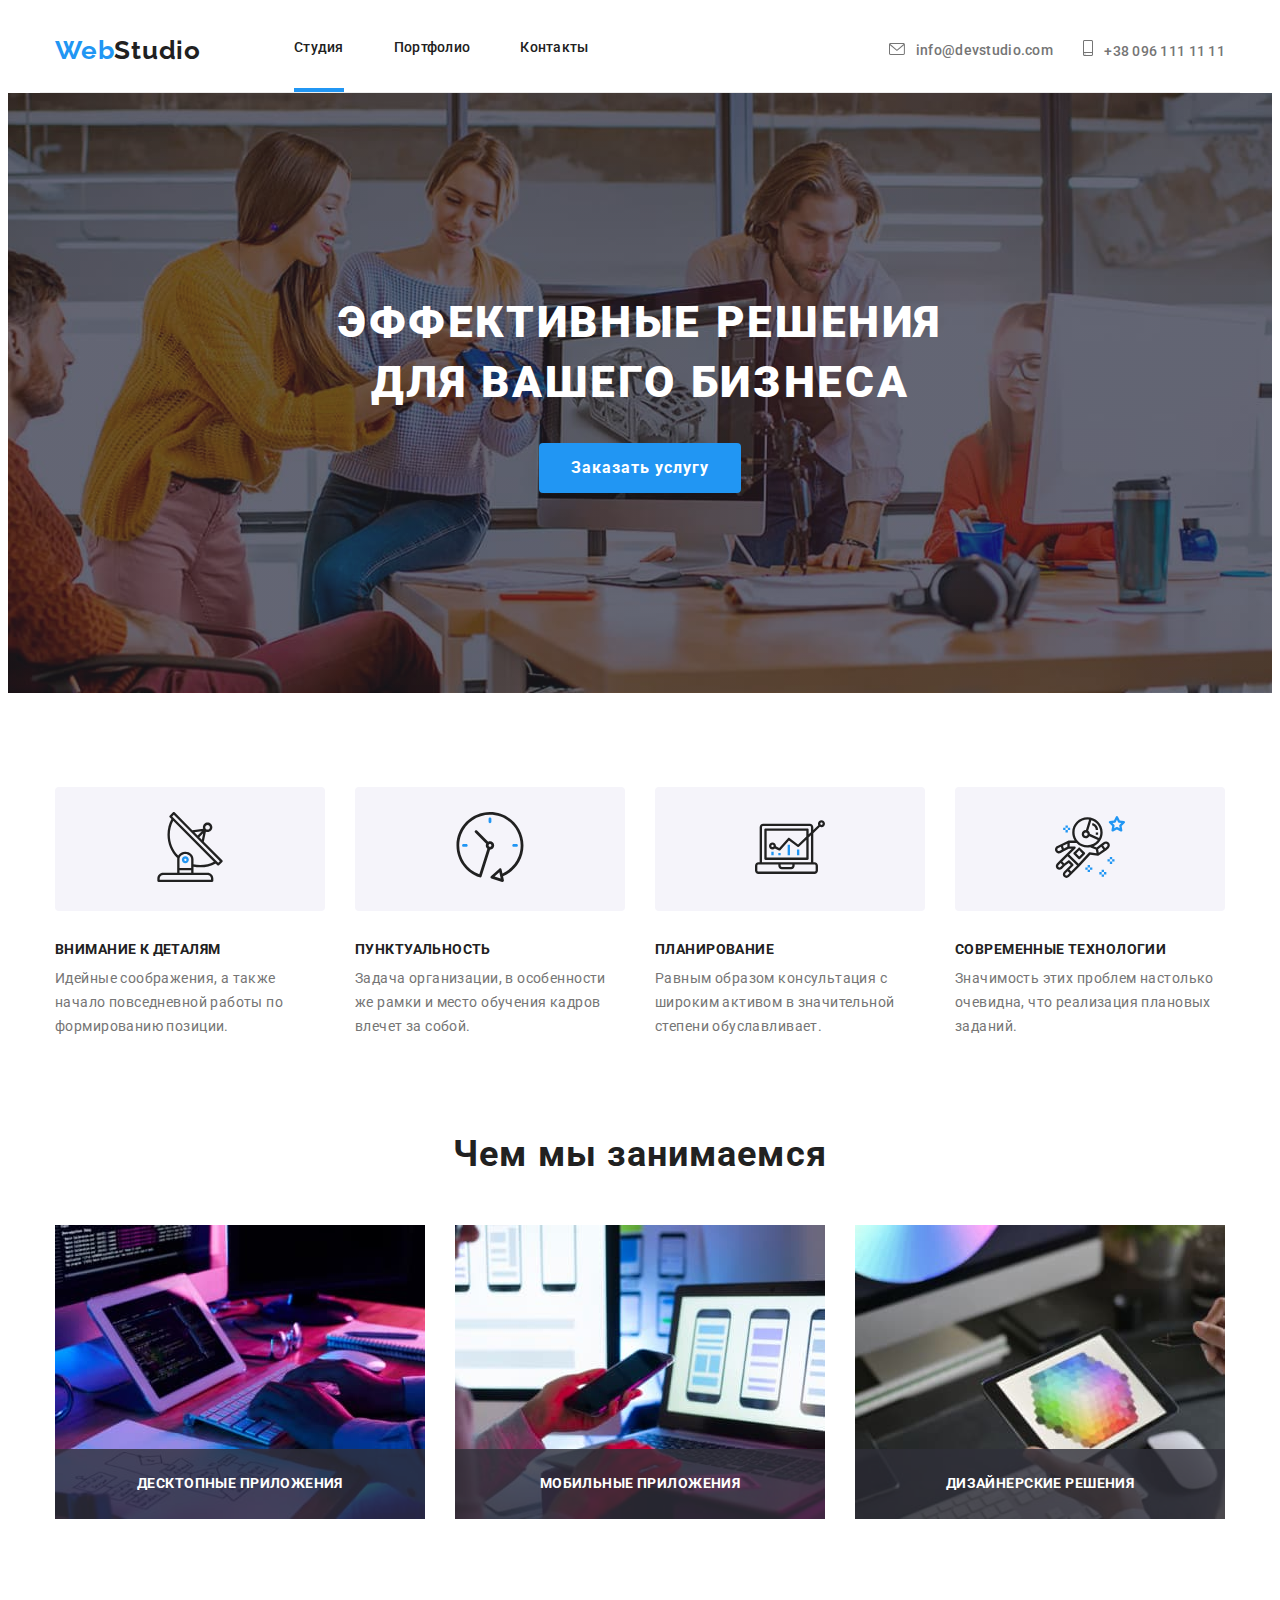
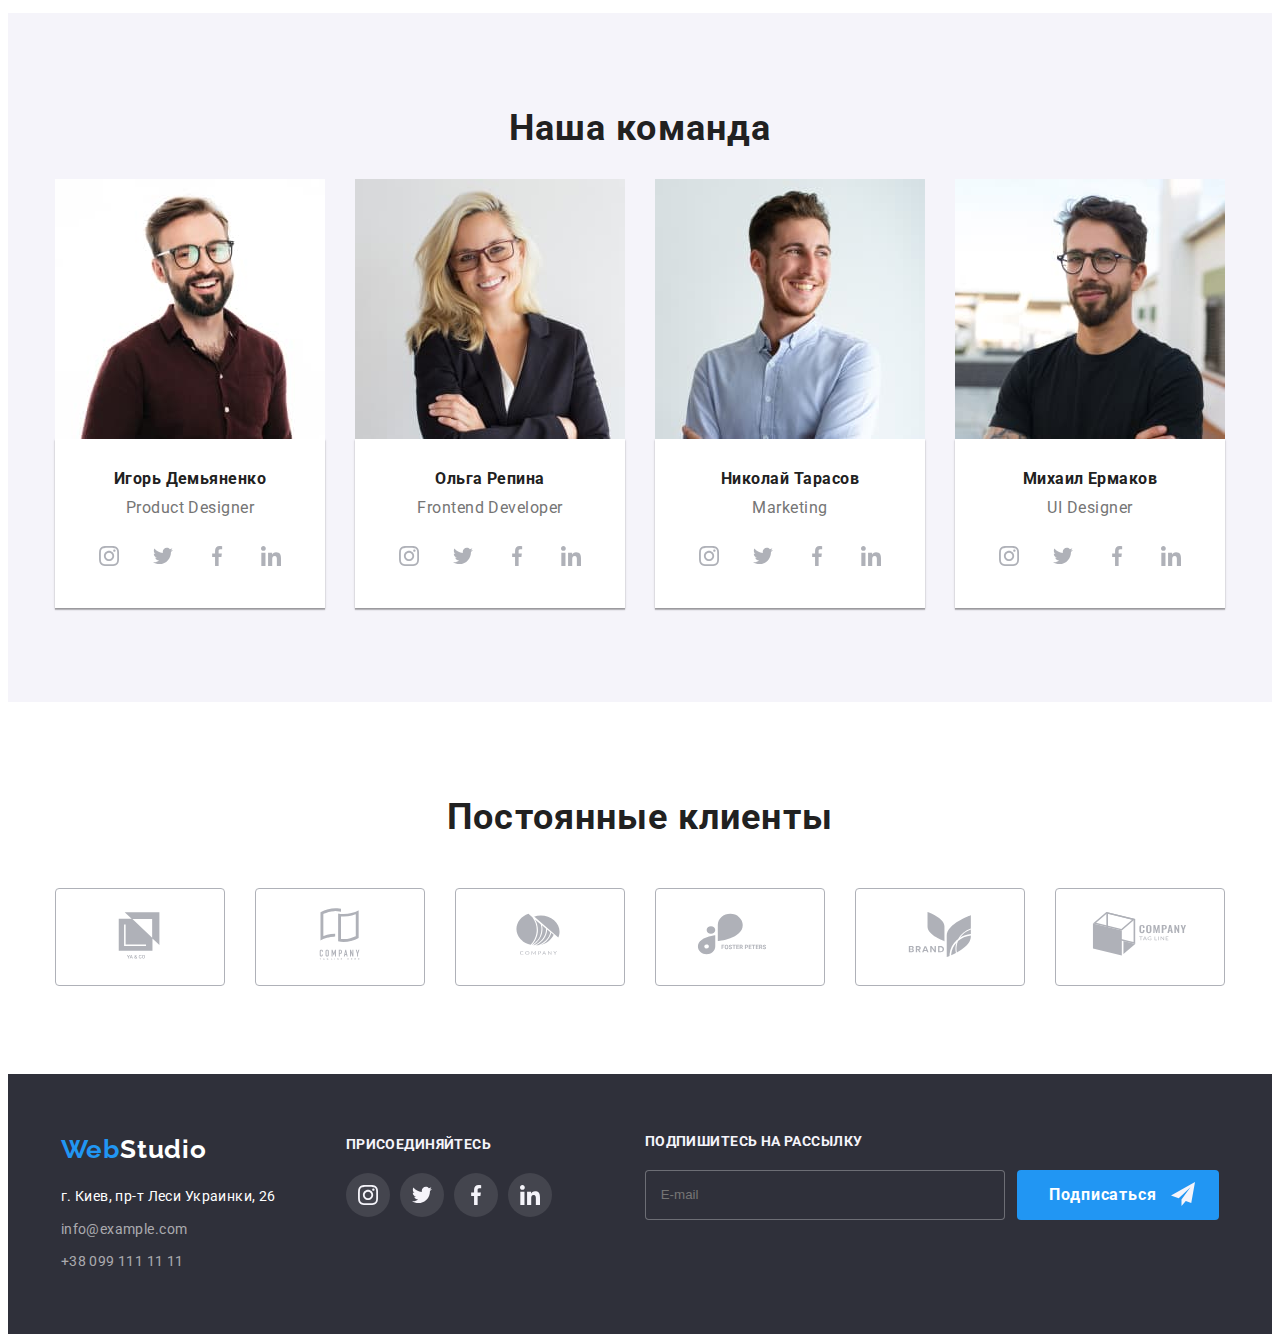
==== commit 2e587372: "Revert "fix header border"" ====
--- a/index.html
+++ b/index.html
@@ -21,8 +21,8 @@
     <title>Студия</title>
   </head>
   <body>
-    <header class="header ">
-      <div class="header__wrap container">
+    <header class="header container">
+      <div class="header__wrap">
         <a class="logo logo--header" href="index.html">
           <span class="logo__img">Web</span>Studio</a
         >
--- a/css/main.min.css
+++ b/css/main.min.css
@@ -1,2 +1,2 @@
-p,h1,h2,h3,h4,h5,h6{margin:0px}a{text-decoration:none}button{cursor:pointer}img{display:block}:root{--main-text-color: #212121;--additional-text-color: #757575;--brand-color: #2196f3;--hover-color: #2196f3;--bgc-total: #2f303a;--bgc-additional: #ffffff;--bgc-button-portfolio: #f5f4fa}html{-webkit-box-sizing:border-box;box-sizing:border-box}*,*::before,*::after{-webkit-box-sizing:inherit;box-sizing:inherit}body{font-family:"Roboto", "Verdana", "Tahoma", sans-serif;font-style:normal;font-weight:400}main{position:relative;display:block}a{margin:0;padding:0}ul{margin:0;padding:0;list-style-type:none}img{display:block;max-width:100%;height:auto}.container{margin:0px auto;padding-left:15px;padding-right:15px;width:100%;min-width:320px}@media screen and (min-width: 480px){.container{width:480px}}@media screen and (min-width: 768px){.container{width:768px}}@media screen and (min-width: 1200px){.container{width:1200px}}.hidden{opacity:0;font-size:0px;line-height:0px;display:none;color:transparent;visibility:hidden;overflow:hidden;width:0px;height:0px}@media screen and (min-width: 768px){.current-link{color:var(--hover-color);border-bottom:4px solid var(--hover-color)}}.navigation__list,.social,.advantages__list,.wwd__list,.team__list,.clients__list,.switch,.galery,.adress{margin:0 auto;padding:0px;list-style:none}.contacts{list-style:none}.social,.social__link,.main-btn,.wwd__list,.clients__list{display:-webkit-box;display:-ms-flexbox;display:flex;-webkit-box-pack:center;-ms-flex-pack:center;justify-content:center;-webkit-box-align:center;-ms-flex-align:center;align-items:center}.logo{color:var(--main-text-color);font-family:"Raleway";font-style:normal;font-weight:700;font-size:24px;line-height:1.17;letter-spacing:.03em}@media screen and (min-width: 1200px){.logo{font-size:26px;line-height:1.19}}.logo--header{display:inherit}@media screen and (min-width: 768px){.logo--header{margin-right:84px}}@media screen and (min-width: 1200px){.logo--header{margin-right:93px}}.logo__img{display:inline-block;color:var(--brand-color)}.logo--footer{display:block;margin-bottom:20px}.logo__text--footer{color:var(--bgc-additional)}.navigation{max-width:100%;background-color:#ffffff}@media screen and (max-width: 767px){.navigation{display:none;position:fixed;top:0;left:0;right:0;bottom:0;z-index:1;padding-top:48px;padding-bottom:48px;padding-left:40px;padding-right:10px}}@media screen and (min-width: 768px){.navigation{display:-webkit-box;display:-ms-flexbox;display:flex;-webkit-box-pack:justify;-ms-flex-pack:justify;justify-content:space-between;-webkit-box-align:center;-ms-flex-align:center;align-items:center}}.navigation.is-open{display:block;height:100vh}@media screen and (max-width: 767px){.navigation__list{margin-bottom:302px}}@media screen and (min-width: 768px){.navigation__list{display:-webkit-box;display:-ms-flexbox;display:flex}}@media screen and (min-width: 768px){.navigation__item+.navigation__item{margin-left:50px}}.navigation__link{display:block;color:var(--main-text-color);-webkit-transition:color 250ms cubic-bezier(0.4, 0, 0.2, 1);transition:color 250ms cubic-bezier(0.4, 0, 0.2, 1);font-family:"Roboto";font-style:normal;font-weight:500;font-size:40px;line-height:1.17;letter-spacing:.02em}@media screen and (min-width: 768px){.navigation__link{font-size:14px;line-height:1.14;padding-top:32px;padding-right:0px;padding-left:0px;padding-bottom:32px}}.navigation__link:hover,.navigation__link:focus{color:var(--hover-color)}.navigation__link:hover::after{background-color:var(--hover-color)}@media screen and (max-width: 767px){.navigation__item:not(:last-child){margin-bottom:32px}}.social__item{width:44px;height:44px}.social__item+.social__item{margin-left:10px}.social__link{width:100%;height:100%;background-color:transparent;border-radius:50%;fill:#afb1b8;-webkit-transition:background-color 250ms cubic-bezier(0.4, 0, 0.2, 1),fill 250ms cubic-bezier(0.4, 0, 0.2, 1);transition:background-color 250ms cubic-bezier(0.4, 0, 0.2, 1),fill 250ms cubic-bezier(0.4, 0, 0.2, 1)}.social__link:hover,.social__link:focus{outline:none;background-color:#2196f3;fill:#ffffff}.social__link--color{fill:var(--bgc-button-portfolio);background-color:rgba(255,255,255,0.1);-webkit-transition:background-color 250ms cubic-bezier(0.4, 0, 0.2, 1);transition:background-color 250ms cubic-bezier(0.4, 0, 0.2, 1)}.social__link--color:hover,.social__link--color:focus{outline:none;background-color:#2196f3}.main-btn{margin:0 auto;min-width:200px;border-radius:4px;padding:10px 32px;font-family:"Roboto";font-style:normal;font-weight:700;font-size:16px;line-height:1.88;letter-spacing:.06em;background-color:var(--brand-color);color:var(--bgc-additional);cursor:pointer;border:none}.subscribe__btn{padding-right:62px}.header{min-width:320px;border-bottom:1px solid #ececec}.header__wrap{position:relative;margin:0 auto;padding-top:16px;padding-bottom:16px;display:-webkit-box;display:-ms-flexbox;display:flex;-webkit-box-pack:justify;-ms-flex-pack:justify;justify-content:space-between;-webkit-box-align:center;-ms-flex-align:center;align-items:center}@media screen and (min-width: 768px){.header__wrap{padding-top:0px;padding-bottom:0px}}@media screen and (min-width: 1200px){.header__wrap{-webkit-box-pack:start;-ms-flex-pack:start;justify-content:flex-start}}@media screen and (min-width: 768px){.header__hidepart{display:none}}.header__button{position:absolute;top:10px;right:15px;display:-webkit-inline-box;display:-ms-inline-flexbox;display:inline-flex;margin:0;padding:0;border:none;background-color:#ffffff}.header__button:hover,.header__button:focus .icon-menu{fill:var(--hover-color)}.header__button-close{display:-webkit-inline-box;display:-ms-inline-flexbox;display:inline-flex;margin:0;padding:0;border:none;background-color:#ffffff}@media screen and (min-width: 768px){.header__button-close{display:none}}.header__button-close:hover,.header__button-close:focus .icon-cross{fill:var(--hover-color)}.header__button.is-open .icon-cross{display:block}.header__button-close{position:absolute;top:10px;right:15px}@media screen and (max-width: 767px){.contacts{display:-webkit-box;display:-ms-flexbox;display:flex;-webkit-box-orient:vertical;-webkit-box-direction:reverse;-ms-flex-direction:column-reverse;flex-direction:column-reverse}}@media screen and (min-width: 768px){.contacts{margin-top:0;margin-bottom:0;margin-left:84px;margin-right:0}}@media screen and (min-width: 1200px){.contacts{display:-webkit-box;display:-ms-flexbox;display:flex;position:absolute;right:15px}}.contacts__link{font-family:"Roboto";font-style:normal;font-weight:500;font-size:12px;line-height:1.14;letter-spacing:.02em;color:#2196f3;color:var(--additional-text-color);-webkit-transition:color 250ms cubic-bezier(0.4, 0, 0.2, 1);transition:color 250ms cubic-bezier(0.4, 0, 0.2, 1)}@media screen and (max-width: 767px){.contacts__link{margin-left:40px}}@media screen and (min-width: 1200px){.contacts__link{font-size:14px}}.contacts__link:hover,.contacts__link:focus{color:var(--hover-color)}@media screen and (max-width: 767px){.contact__link--phone{display:block;font-family:"Roboto";font-style:normal;font-weight:500;font-size:34px;line-height:1.17;letter-spacing:.02em;color:#2196f3;margin:0;margin-bottom:32px}}@media screen and (max-width: 767px){.contact__link--email{display:block;font-family:"Roboto";font-style:normal;font-weight:500;font-size:24px;line-height:1.17;letter-spacing:.02em;color:#757575;margin:0;margin-bottom:64px}}.social-mobile{display:none;max-width:100%}@media screen and (max-width: 767px){.social-mobile{display:-webkit-box;display:-ms-flexbox;display:flex;-ms-flex-wrap:wrap;flex-wrap:wrap}}.social-mobile__item:first-child{padding-right:10px}.social-mobile__item:last-child{padding-left:10px}.social-mobile__item:nth-child(2){padding-left:10px;padding-right:10px;border-left:1px solid rgba(33,33,33,0.2);border-right:1px solid rgba(33,33,33,0.2)}.social-mobile__item:nth-child(3){padding-left:10px;padding-right:10px;border-right:1px solid rgba(33,33,33,0.2)}.social-mobile__link{font-family:"Roboto";font-style:normal;font-weight:500;font-size:18px;line-height:1.22;letter-spacing:.02em;color:#2196f3}@media screen and (min-width: 1200px){.contacts__item+.contacts__item{margin-left:30px}}.contacts__icon-envelope{margin-right:8px;width:16px;height:12px;fill:currentColor}@media screen and (max-width: 767px){.contacts__icon-envelope{display:none}}.contacts__icon-smartphone{width:10px;height:16px;margin-right:8px;fill:currentColor}@media screen and (max-width: 767px){.contacts__icon-smartphone{display:none}}.hero{display:block;margin:0px auto;padding-top:118px;padding-bottom:118px;text-align:center;min-width:320px;width:100%;background-repeat:no-repeat;background-position:center;background-size:cover;background-color:#c4c4c4;background-image:-webkit-gradient(linear, left top, left bottom, from(rgba(47,48,58,0.4)), to(rgba(47,48,58,0.4))),url(/images/webstudio/hero-bg/bg-mobile.jpg);background-image:linear-gradient(rgba(47,48,58,0.4), rgba(47,48,58,0.4)),url(/images/webstudio/hero-bg/bg-mobile.jpg)}@media (min-device-pixel-ratio: 2), (-webkit-min-device-pixel-ratio: 2), (min-resolution: 192dpi), (min-resolution: 2dppx){.hero .box{background-image:-webkit-gradient(linear, left top, left bottom, from(rgba(47,48,58,0.4)), to(rgba(47,48,58,0.4))),url(/images/webstudio/hero-bg/bg-mobile-2x.jpg);background-image:linear-gradient(rgba(47,48,58,0.4), rgba(47,48,58,0.4)),url(/images/webstudio/hero-bg/bg-mobile-2x.jpg)}}@media screen and (min-width: 768px){.hero{background-image:-webkit-gradient(linear, left top, left bottom, from(rgba(47,48,58,0.4)), to(rgba(47,48,58,0.4))),url(/images/webstudio/hero-bg/bg-tablet.jpg);background-image:linear-gradient(rgba(47,48,58,0.4), rgba(47,48,58,0.4)),url(/images/webstudio/hero-bg/bg-tablet.jpg)}}@media screen and (min-width: 768px) and (min-device-pixel-ratio: 2), screen and (min-width: 768px) and (-webkit-min-device-pixel-ratio: 2), screen and (min-width: 768px) and (min-resolution: 192dpi), screen and (min-width: 768px) and (min-resolution: 2dppx){.hero .box{background-image:-webkit-gradient(linear, left top, left bottom, from(rgba(47,48,58,0.4)), to(rgba(47,48,58,0.4))),url(/images/webstudio/hero-bg/bg-tablet-2x.jpg);background-image:linear-gradient(rgba(47,48,58,0.4), rgba(47,48,58,0.4)),url(/images/webstudio/hero-bg/bg-tablet-2x.jpg)}}@media screen and (min-width: 1200px){.hero{background-image:-webkit-gradient(linear, left top, left bottom, from(rgba(47,48,58,0.4)), to(rgba(47,48,58,0.4))),url(/images/webstudio/hero-bg/bg-desktop.jpg);background-image:linear-gradient(rgba(47,48,58,0.4), rgba(47,48,58,0.4)),url(/images/webstudio/hero-bg/bg-desktop.jpg)}}@media screen and (min-width: 1200px) and (min-device-pixel-ratio: 2), screen and (min-width: 1200px) and (-webkit-min-device-pixel-ratio: 2), screen and (min-width: 1200px) and (min-resolution: 192dpi), screen and (min-width: 1200px) and (min-resolution: 2dppx){.hero .box{background-image:-webkit-gradient(linear, left top, left bottom, from(rgba(47,48,58,0.4)), to(rgba(47,48,58,0.4))),url(/images/webstudio/hero-bg/bg-desktop-2x.jpg);background-image:linear-gradient(rgba(47,48,58,0.4), rgba(47,48,58,0.4)),url(/images/webstudio/hero-bg/bg-desktop-2x.jpg)}}@media screen and (min-width: 1200px){.hero{padding-top:200px;padding-bottom:200px;max-width:1600px}}.hero__title{margin:0px auto;margin-bottom:30px;text-align:center;text-transform:uppercase;color:#ffffff;color:var(--bgc-additional);font-family:"Roboto";font-style:normal;font-weight:900;font-size:26px;line-height:1.61;letter-spacing:.06em}@media screen and (min-width: 1200px){.hero__title{font-family:"Roboto";font-style:normal;font-weight:900;font-size:44px;line-height:1.36;letter-spacing:.06em}}.advantages{padding-top:60px;padding-bottom:60px;text-align:center}@media screen and (min-width: 1200px){.advantages{padding-top:94px;padding-bottom:94px}}.advantages__list{margin:-15px}@media screen and (min-width: 768px){.advantages__list{display:-webkit-box;display:-ms-flexbox;display:flex;-ms-flex-wrap:wrap;flex-wrap:wrap;-webkit-box-pack:center;-ms-flex-pack:center;justify-content:center}}.advantages__item{margin:15px}@media screen and (min-width: 768px){.advantages__item{width:calc((100% - 60px) / 2)}}@media screen and (min-width: 1200px){.advantages__item{width:calc((100% - 120px) / 4)}}.advantages__wrap{margin-bottom:30px;padding-top:25px;padding-bottom:25px;text-align:center;background-color:#f5f4fa;border-radius:4px}.advantages__title{margin-bottom:10px;font-family:"Roboto";font-style:normal;font-weight:700;font-size:14px;line-height:1.14;letter-spacing:.03em;text-align:center;text-transform:uppercase;color:#212121}@media screen and (min-width: 1200px){.advantages__title{font-family:"Roboto";font-style:normal;font-weight:700;font-size:14px;line-height:1.17;letter-spacing:.03em;text-align:start}}.advantages__desctiption{font-family:"Roboto";font-style:normal;font-weight:400;font-size:14px;line-height:1.71;letter-spacing:.03em;text-align:start;color:var(--additional-text-color)}.wwd{display:none}.wwd__box{padding-bottom:94px}.wwd__title{margin-bottom:50px;text-align:center;font-family:"Roboto";font-style:normal;font-weight:700;font-size:36px;line-height:1.17;letter-spacing:.03em;color:var(--main-text-color)}@media screen and (min-width: 1200px){.wwd{display:contents}}.wwd__item+.wwd__item{margin-left:30px}.wwd__wrap{position:relative}.wwd__image{width:370px}.wwd__description{position:absolute;bottom:0;width:100%;padding-top:27px;padding-bottom:27px;text-align:center;font-family:"Roboto";font-style:normal;font-weight:700;font-size:14px;line-height:1.14;letter-spacing:.03em;text-transform:uppercase;color:#ffffff;background-color:rgba(47,48,58,0.8)}.team{padding-top:60px;padding-bottom:60px;background-color:#f5f4fa}@media screen and (min-width: 1200px){.team{padding-top:94px;padding-bottom:94px}}.team__title{display:block;margin-bottom:30px;text-align:center;color:var(--main-text-color);font-family:"Roboto";font-style:normal;font-weight:700;font-size:28px;line-height:1.18;letter-spacing:.03em}@media screen and (min-width: 1200px){.team__title{font-size:36px}}.team__list{margin:-15px;display:-webkit-box;display:-ms-flexbox;display:flex;-ms-flex-wrap:wrap;flex-wrap:wrap;-webkit-box-pack:center;-ms-flex-pack:center;justify-content:center}.team__item{width:100%;margin:15px}@media screen and (min-width: 768px){.team__item{width:calc((100% - 60px) / 2)}}@media screen and (min-width: 1200px){.team__item{width:calc((100% - 120px) / 4)}}.team__photo{width:100%}.team__wrap{padding-top:30px;padding-bottom:30px;background-color:#ffffff;-webkit-box-shadow:0px 1px 3px rgba(0,0,0,0.12),0px 1px 1px rgba(0,0,0,0.14),0px 2px 1px rgba(0,0,0,0.2);box-shadow:0px 1px 3px rgba(0,0,0,0.12),0px 1px 1px rgba(0,0,0,0.14),0px 2px 1px rgba(0,0,0,0.2)}.team__name{margin-bottom:10px;text-align:center;color:var(--main-text-color);font-family:"Roboto";font-style:normal;font-weight:500;font-size:16px;line-height:1.19;letter-spacing:.03em}@media screen and (min-width: 1200px){.team__name{font-weight:700}}.team__position{margin-bottom:16px;text-align:center;color:var(--additional-text-color);font-family:"Roboto";font-style:normal;font-weight:400;font-size:16px;line-height:1.19;letter-spacing:.03em}.clients{padding-top:60px;padding-bottom:60px;text-align:center}@media screen and (min-width: 1200px){.clients{padding-top:94px;padding-bottom:94px}}.clients__title{margin-bottom:30px;display:inline-block;text-align:center;color:var(--main-text-color);font-family:"Roboto";font-style:normal;font-weight:700;font-size:28px;line-height:1.17;letter-spacing:.03em}@media screen and (min-width: 1200px){.clients__title{font-size:36px;margin-bottom:50px}}.clients__list{margin:-15px;-ms-flex-wrap:wrap;flex-wrap:wrap}.clients__item{width:calc((100% - 60px) / 2);height:92px;margin:15px}@media screen and (min-width: 768px){.clients__item{width:calc((100% - 90px) / 3)}}@media screen and (min-width: 1200px){.clients__item{width:calc((100% - 180px) / 6)}}.clients__link{display:block;padding-top:16px;padding-bottom:16px;border:1px solid #afb1b8;border-radius:4px;cursor:pointer;color:#afb1b8;-webkit-transition:border 250ms cubic-bezier(0.4, 0, 0.2, 1),color 250ms cubic-bezier(0.4, 0, 0.2, 1);transition:border 250ms cubic-bezier(0.4, 0, 0.2, 1),color 250ms cubic-bezier(0.4, 0, 0.2, 1)}.clients__link:hover,.clients__link:focus{outline:none;border:1px solid var(--hover-color);color:var(--hover-color)}.clients__icon{width:106px;height:60px;fill:currentColor}.portfolio{padding-top:60px;padding-bottom:60px}@media screen and (min-width: 1200px){.portfolio{padding-top:94px;padding-bottom:94px}}.switch{margin-bottom:40px;display:-webkit-box;display:-ms-flexbox;display:flex;-ms-flex-wrap:wrap;flex-wrap:wrap;-webkit-box-pack:start;-ms-flex-pack:start;justify-content:start}@media screen and (min-width: 768px){.switch{margin-bottom:30px;-ms-flex-wrap:nowrap;flex-wrap:nowrap;-webkit-box-pack:center;-ms-flex-pack:center;justify-content:center}}@media screen and (min-width: 1200px){.switch{margin-bottom:50px}}.switch__item:not(:last-child){margin-right:8px}@media screen and (max-width: 767px){.switch__item:nth-child(-n+3){margin-bottom:15px}}.switch__btn{padding-top:6px;padding-bottom:6px;padding-left:22px;padding-right:22px;border:none;border-radius:4px;text-align:center;font-family:"Roboto";font-style:normal;font-weight:500;font-size:16px;line-height:1.63;letter-spacing:.03em;color:var(--main-text-color);background-color:var(--bgc-button-portfolio);-webkit-transition:color 250ms cubic-bezier(0.4, 0, 0.2, 1),background-color 250ms cubic-bezier(0.4, 0, 0.2, 1);transition:color 250ms cubic-bezier(0.4, 0, 0.2, 1),background-color 250ms cubic-bezier(0.4, 0, 0.2, 1)}.switch__btn:focus,.switch__btn:hover{background-color:var(--hover-color);color:var(--bgc-additional);outline:none}.galery{display:-webkit-box;display:-ms-flexbox;display:flex;-ms-flex-wrap:wrap;flex-wrap:wrap;-webkit-box-pack:start;-ms-flex-pack:start;justify-content:flex-start;margin:-15px}.galery__item{margin:15px;width:100%;border:1px solid #eeeeee;-webkit-transition:-webkit-box-shadow 250ms cubic-bezier(0.4, 0, 0.2, 1);transition:-webkit-box-shadow 250ms cubic-bezier(0.4, 0, 0.2, 1);transition:box-shadow 250ms cubic-bezier(0.4, 0, 0.2, 1);transition:box-shadow 250ms cubic-bezier(0.4, 0, 0.2, 1), -webkit-box-shadow 250ms cubic-bezier(0.4, 0, 0.2, 1)}.galery__item:hover{-webkit-box-shadow:0px 1px 1px rgba(0,0,0,0.12),0px 4px 4px rgba(0,0,0,0.06),1px 4px 6px rgba(0,0,0,0.16);box-shadow:0px 1px 1px rgba(0,0,0,0.12),0px 4px 4px rgba(0,0,0,0.06),1px 4px 6px rgba(0,0,0,0.16)}@media screen and (min-width: 768px){.galery__item{width:calc((100% - 60px) / 2)}}@media screen and (min-width: 1200px){.galery__item{width:calc((100% - 90px) / 3)}}.galery__thumb{position:relative;overflow:hidden}.galery__image{display:block;width:100%}.galery__description{position:absolute;bottom:0;-webkit-transform:translateY(100%);transform:translateY(100%);opacity:0;-webkit-transition:opacity 250ms cubic-bezier(0.4, 0, 0.2, 1),-webkit-transform 250ms cubic-bezier(0.4, 0, 0.2, 1);transition:opacity 250ms cubic-bezier(0.4, 0, 0.2, 1),-webkit-transform 250ms cubic-bezier(0.4, 0, 0.2, 1);transition:transform 250ms cubic-bezier(0.4, 0, 0.2, 1),opacity 250ms cubic-bezier(0.4, 0, 0.2, 1);transition:transform 250ms cubic-bezier(0.4, 0, 0.2, 1),opacity 250ms cubic-bezier(0.4, 0, 0.2, 1),-webkit-transform 250ms cubic-bezier(0.4, 0, 0.2, 1);overflow:hidden;width:100%;height:100%;padding-top:63px;padding-bottom:63px;padding-left:24px;padding-right:24px;font-family:"Roboto";font-style:normal;font-weight:400;font-size:18px;line-height:1.55;letter-spacing:.03em;color:var(--bgc-additional);background-color:rgba(33,150,243,0.9)}.galery__info{padding-top:20px;padding-bottom:20px;padding-left:24px;padding-right:24px}.galery__item:hover .galery__description,.galery__info{-webkit-transform:translateY(0);transform:translateY(0);opacity:1}.galery__title{font-family:"Roboto";font-style:normal;font-weight:700;font-size:18px;line-height:2;letter-spacing:.06em;color:var(--main-text-color)}.galery__type{font-family:"Roboto";font-style:normal;font-weight:400;font-size:16px;line-height:1.88;letter-spacing:.03em;color:var(--additional-text-color)}.footer{margin:0px auto;padding-top:60px;padding-bottom:60px;background-color:var(--bgc-total);min-width:320px}@media screen and (max-width: 1199px){.footer{text-align:center}}@media screen and (min-width: 768px){.footer__wrap{display:-webkit-box;display:-ms-flexbox;display:flex;-ms-flex-wrap:wrap;flex-wrap:wrap;-webkit-box-pack:center;-ms-flex-pack:center;justify-content:center}}@media screen and (min-width: 1200px){.footer__wrap{-webkit-box-pack:justify;-ms-flex-pack:justify;justify-content:space-between}}.adress__item:not(:last-child){margin-bottom:9px}@media screen and (max-width: 1199px){.footer__top{display:block;margin-bottom:60px}}.adress__map{font-family:"Roboto";font-style:normal;font-weight:400;font-size:14px;line-height:1.71;letter-spacing:.03em;color:var(--bgc-additional)}.adress__contacts{font-family:"Roboto";font-style:normal;font-weight:400;font-size:14px;line-height:1.71;letter-spacing:.03em;color:rgba(255,255,255,0.6)}@media screen and (min-width: 768px){.footer-mid{margin-left:165px}}@media screen and (min-width: 1200px){.footer-mid{margin-left:70px;margin-right:93px}}.footer-mid__title{display:inline-block;margin-bottom:20px;font-family:"Roboto";font-style:normal;font-weight:700;font-size:14px;line-height:1.14;letter-spacing:.03em;text-transform:uppercase;color:var(--bgc-button-portfolio)}.footer-mid__item{width:44px;height:44px}.footer-mid__item+.footer-mid__item{margin-left:10px}@media screen and (max-width: 767px){.social__item--footer{display:block;margin-bottom:60px}}.footer-subscribe{fill:black}.footer-subscribe__label{display:block;margin-bottom:20px;font-family:"Roboto";font-style:normal;font-weight:700;font-size:14px;line-height:1.14;letter-spacing:.03em;text-transform:uppercase;color:var(--bgc-button-portfolio)}.user-email-input{width:360px;height:50px;padding:15px;color:var(--bgc-button-portfolio);border:1px solid rgba(255,255,255,0.3);border-radius:4px;background-color:var(--bgc-total)}@media screen and (max-width: 767px){.user-email-input{margin-bottom:20px;width:100%;max-width:450px}}@media screen and (min-width: 768px) and (max-width: 1199px){.user-email-input{width:450px;margin-bottom:20px}}@media screen and (min-width: 1200px){.user-email-input{margin-right:12px}}.subscribe{position:relative;display:-webkit-box;display:-ms-flexbox;display:flex;text-align:center}@media screen and (max-width: 768px){.subscribe{display:-webkit-box;display:-ms-flexbox;display:flex;-ms-flex-wrap:wrap;flex-wrap:wrap;-webkit-box-pack:center;-ms-flex-pack:center;justify-content:center}}@media screen and (max-width: 1199px){.subscribe{-webkit-box-orient:vertical;-webkit-box-direction:normal;-ms-flex-direction:column;flex-direction:column;-webkit-box-align:center;-ms-flex-align:center;align-items:center}}.subscribe__wrap{position:relative;display:-webkit-box;display:-ms-flexbox;display:flex}.subscribe__icon{position:absolute;top:0;right:0;-webkit-transform:translate(-100%, 50%);transform:translate(-100%, 50%);fill:var(--bgc-button-portfolio)}.backdrop{position:fixed;top:0;left:0;width:100vw;height:100vh;background-color:rgba(0,0,0,0.2);opacity:1;-webkit-transition:opacity 500ms;transition:opacity 500ms}.backdrop.is-hidden{opacity:0;visibility:none;pointer-events:none}.modal-main{position:fixed;top:50%;left:50%;-webkit-transform:translate(-50%, -50%);transform:translate(-50%, -50%);width:calc(100% - 30px);max-width:450px;padding:40px;background:#ffffff;-webkit-box-shadow:0px 1px 3px rgba(0,0,0,0.12),0px 1px 1px rgba(0,0,0,0.14),0px 2px 1px rgba(0,0,0,0.2);box-shadow:0px 1px 3px rgba(0,0,0,0.12),0px 1px 1px rgba(0,0,0,0.14),0px 2px 1px rgba(0,0,0,0.2);border-radius:4px}@media screen and (min-width: 1200px){.modal-main{max-width:none;width:528px}}.modal-close-link{position:absolute;top:8px;right:8px;display:block;width:30px;height:30px;border-radius:50%;border:1px solid rgba(0,0,0,0.1)}.modal-close-link:hover .modal-close-icon{fill:var(--hover-color)}.modal-close-icon{position:absolute;top:5px;right:5px;width:18px;height:18px;-webkit-transition:fill 250ms cubic-bezier(0.4, 0, 0.2, 1);transition:fill 250ms cubic-bezier(0.4, 0, 0.2, 1)}.modal-user-title{display:block;margin-bottom:12px;font-family:"Roboto";font-style:normal;font-weight:700;font-size:20px;line-height:1.15;letter-spacing:.03em;color:var(--main-text-color)}.lable{display:block;margin-bottom:4px;font-family:"Roboto";font-style:normal;font-weight:500;font-size:12px;line-height:1.17;letter-spacing:.01em;color:#757575}.input-container{margin-bottom:10px}.input-container:last-child{margin-bottom:20px}.input-wrap{position:relative}.input{display:block;width:100%;height:40px;padding-left:30px;margin-bottom:10px;font-family:"Roboto";font-style:normal;font-weight:500;font-size:16px;line-height:1.15;letter-spacing:.03em;color:#212121;outline:none;border:1px solid rgba(33,33,33,0.2);border-radius:4px;-webkit-transition:border 250ms cubic-bezier(0.4, 0, 0.2, 1);transition:border 250ms cubic-bezier(0.4, 0, 0.2, 1)}.input:hover,.input:focus,.user-comments-area:hover,.user-comments-area:focus{border:1px solid var(--hover-color);border-radius:4px}.input-wrap:hover .input-icon{fill:var(--hover-color)}.input:focus+.input-icon{fill:var(--hover-color)}.input-icon{position:absolute;left:10px;top:50%;-webkit-transform:translateY(-50%);transform:translateY(-50%);fill:var(--main-text-color)}.user-comments-area{width:100%;height:120px;resize:none;padding:12px 16px;outline:none;border:1px solid rgba(33,33,33,0.2);border-radius:4px}.user-comments-area::-webkit-input-placeholder{font-family:"Roboto";font-style:normal;font-weight:500;font-size:12px;line-height:1.17;letter-spacing:.01em;color:rgba(117,117,117,0.5)}.user-comments-area:-ms-input-placeholder{font-family:"Roboto";font-style:normal;font-weight:500;font-size:12px;line-height:1.17;letter-spacing:.01em;color:rgba(117,117,117,0.5)}.user-comments-area::-ms-input-placeholder{font-family:"Roboto";font-style:normal;font-weight:500;font-size:12px;line-height:1.17;letter-spacing:.01em;color:rgba(117,117,117,0.5)}.user-comments-area::placeholder{font-family:"Roboto";font-style:normal;font-weight:500;font-size:12px;line-height:1.17;letter-spacing:.01em;color:rgba(117,117,117,0.5)}.modal-checkbox{margin-bottom:30px;display:-webkit-box;display:-ms-flexbox;display:flex;-webkit-box-align:center;-ms-flex-align:center;align-items:center}.icon-vector{position:absolute;top:0;left:0;z-index:1;border-radius:2px}@media screen and (min-width: 1200px){.icon-vector{-webkit-transform:translateY(20%);transform:translateY(20%)}}.icon-border{position:absolute;top:0;left:0;display:-webkit-box;display:-ms-flexbox;display:flex;-webkit-box-align:center;-ms-flex-align:center;align-items:center;-webkit-box-pack:center;-ms-flex-pack:center;justify-content:center;width:16px;height:16px;border:2px solid #212121;border-radius:2px}@media screen and (min-width: 1200px){.icon-border{-webkit-transform:translateY(20%);transform:translateY(20%)}}.accept{display:-webkit-box;display:-ms-flexbox;display:flex;-webkit-box-pack:center;-ms-flex-pack:center;justify-content:center;-webkit-box-align:center;-ms-flex-align:center;align-items:center;position:relative;font-family:"Roboto";font-style:normal;font-weight:500;font-size:14px;line-height:1.71;letter-spacing:.03em;color:var(--additional-text-color)}.input-check{position:absolute}.icon-vector{width:16px;height:16px;fill:transparent}.input-check:checked+.icon-border{background-color:#2196f3;border:none}.input-check:checked+.icon-vector{background-color:#2196f3;fill:#ffffff}.policy-text{padding-left:25px;font-family:"Roboto";font-style:normal;font-weight:400;font-size:12px;line-height:1.17;letter-spacing:.03em}@media screen and (min-width: 1200px){.policy-text{font-size:14px;line-height:1.71}}.policy{margin-left:4px;-webkit-text-decoration-line:underline;text-decoration-line:underline;font-family:"Roboto";font-style:normal;font-weight:400;font-size:12px;line-height:1.17;letter-spacing:.03em;color:var(--hover-color)}@media screen and (min-width: 1200px){.policy{font-size:14px;line-height:1.71}}.button-modal-send{display:-webkit-box;display:-ms-flexbox;display:flex;-webkit-box-align:center;-ms-flex-align:center;align-items:center;-webkit-box-pack:center;-ms-flex-pack:center;justify-content:center;margin:0 auto;width:200px;height:50px;font-family:"Roboto";font-style:normal;font-weight:700;font-size:16px;line-height:1.87;letter-spacing:.06em;color:#ffffff;background-color:#188ce8;-webkit-box-shadow:0px 4px 4px rgba(0,0,0,0.15);box-shadow:0px 4px 4px rgba(0,0,0,0.15);border-radius:4px;border:none}
+p,h1,h2,h3,h4,h5,h6{margin:0px}a{text-decoration:none}button{cursor:pointer}img{display:block}:root{--main-text-color: #212121;--additional-text-color: #757575;--brand-color: #2196f3;--hover-color: #2196f3;--bgc-total: #2f303a;--bgc-additional: #ffffff;--bgc-button-portfolio: #f5f4fa}html{-webkit-box-sizing:border-box;box-sizing:border-box}*,*::before,*::after{-webkit-box-sizing:inherit;box-sizing:inherit}body{font-family:"Roboto", "Verdana", "Tahoma", sans-serif;font-style:normal;font-weight:400}main{position:relative;display:block}a{margin:0;padding:0}ul{margin:0;padding:0;list-style-type:none}img{display:block;max-width:100%;height:auto}.container{margin:0px auto;padding-left:15px;padding-right:15px;width:100%;min-width:320px}@media screen and (min-width: 480px){.container{width:480px}}@media screen and (min-width: 768px){.container{width:768px}}@media screen and (min-width: 1200px){.container{width:1200px}}.hidden{opacity:0;font-size:0px;line-height:0px;display:none;color:transparent;visibility:hidden;overflow:hidden;width:0px;height:0px}@media screen and (min-width: 768px){.current-link{color:var(--hover-color);border-bottom:4px solid var(--hover-color)}}.navigation__list,.social,.advantages__list,.wwd__list,.team__list,.clients__list,.switch,.galery,.adress{margin:0 auto;padding:0px;list-style:none}.contacts{list-style:none}.social,.social__link,.main-btn,.wwd__list,.clients__list{display:-webkit-box;display:-ms-flexbox;display:flex;-webkit-box-pack:center;-ms-flex-pack:center;justify-content:center;-webkit-box-align:center;-ms-flex-align:center;align-items:center}.logo{color:var(--main-text-color);font-family:"Raleway";font-style:normal;font-weight:700;font-size:24px;line-height:1.17;letter-spacing:.03em}@media screen and (min-width: 1200px){.logo{font-size:26px;line-height:1.19}}.logo--header{display:inherit}@media screen and (min-width: 768px){.logo--header{margin-right:84px}}@media screen and (min-width: 1200px){.logo--header{margin-right:93px}}.logo__img{display:inline-block;color:var(--brand-color)}.logo--footer{display:block;margin-bottom:20px}.logo__text--footer{color:var(--bgc-additional)}.navigation{max-width:100%;background-color:#ffffff}@media screen and (max-width: 767px){.navigation{display:none;position:fixed;top:0;left:0;right:0;bottom:0;z-index:1;padding-top:48px;padding-bottom:48px;padding-left:40px;padding-right:10px}}@media screen and (min-width: 768px){.navigation{display:-webkit-box;display:-ms-flexbox;display:flex;-webkit-box-pack:justify;-ms-flex-pack:justify;justify-content:space-between;-webkit-box-align:center;-ms-flex-align:center;align-items:center}}.navigation.is-open{display:block;height:100vh}@media screen and (max-width: 767px){.navigation__list{margin-bottom:302px}}@media screen and (min-width: 768px){.navigation__list{display:-webkit-box;display:-ms-flexbox;display:flex}}@media screen and (min-width: 768px){.navigation__item+.navigation__item{margin-left:50px}}.navigation__link{display:block;color:var(--main-text-color);-webkit-transition:color 250ms cubic-bezier(0.4, 0, 0.2, 1);transition:color 250ms cubic-bezier(0.4, 0, 0.2, 1);font-family:"Roboto";font-style:normal;font-weight:500;font-size:40px;line-height:1.17;letter-spacing:.02em}@media screen and (min-width: 768px){.navigation__link{font-size:14px;line-height:1.14;padding-top:32px;padding-right:0px;padding-left:0px;padding-bottom:32px}}.navigation__link:hover,.navigation__link:focus{color:var(--hover-color)}.navigation__link:hover::after{background-color:var(--hover-color)}@media screen and (max-width: 767px){.navigation__item:not(:last-child){margin-bottom:32px}}.social__item{width:44px;height:44px}.social__item+.social__item{margin-left:10px}.social__link{width:100%;height:100%;background-color:transparent;border-radius:50%;fill:#afb1b8;-webkit-transition:background-color 250ms cubic-bezier(0.4, 0, 0.2, 1),fill 250ms cubic-bezier(0.4, 0, 0.2, 1);transition:background-color 250ms cubic-bezier(0.4, 0, 0.2, 1),fill 250ms cubic-bezier(0.4, 0, 0.2, 1)}.social__link:hover,.social__link:focus{outline:none;background-color:#2196f3;fill:#ffffff}.social__link--color{fill:var(--bgc-button-portfolio);background-color:rgba(255,255,255,0.1);-webkit-transition:background-color 250ms cubic-bezier(0.4, 0, 0.2, 1);transition:background-color 250ms cubic-bezier(0.4, 0, 0.2, 1)}.social__link--color:hover,.social__link--color:focus{outline:none;background-color:#2196f3}.main-btn{margin:0 auto;min-width:200px;border-radius:4px;padding:10px 32px;font-family:"Roboto";font-style:normal;font-weight:700;font-size:16px;line-height:1.88;letter-spacing:.06em;background-color:var(--brand-color);color:var(--bgc-additional);cursor:pointer;border:none}.subscribe__btn{padding-right:62px}.header{position:relative;min-width:320px;border-bottom:1px solid #ececec}.header__wrap{margin:0 auto;padding-top:16px;padding-bottom:16px;display:-webkit-box;display:-ms-flexbox;display:flex;-webkit-box-pack:justify;-ms-flex-pack:justify;justify-content:space-between;-webkit-box-align:center;-ms-flex-align:center;align-items:center}@media screen and (min-width: 768px){.header__wrap{padding-top:0px;padding-bottom:0px}}@media screen and (min-width: 1200px){.header__wrap{-webkit-box-pack:start;-ms-flex-pack:start;justify-content:flex-start}}@media screen and (min-width: 768px){.header__hidepart{display:none}}.header__button{position:absolute;top:10px;right:15px;display:-webkit-inline-box;display:-ms-inline-flexbox;display:inline-flex;margin:0;padding:0;border:none;background-color:#ffffff}.header__button:hover,.header__button:focus .icon-menu{fill:var(--hover-color)}.header__button-close{display:-webkit-inline-box;display:-ms-inline-flexbox;display:inline-flex;margin:0;padding:0;border:none;background-color:#ffffff}@media screen and (min-width: 768px){.header__button-close{display:none}}.header__button-close:hover,.header__button-close:focus .icon-cross{fill:var(--hover-color)}.header__button.is-open .icon-cross{display:block}.header__button-close{position:absolute;top:10px;right:15px}@media screen and (max-width: 767px){.contacts{display:-webkit-box;display:-ms-flexbox;display:flex;-webkit-box-orient:vertical;-webkit-box-direction:reverse;-ms-flex-direction:column-reverse;flex-direction:column-reverse}}@media screen and (min-width: 768px){.contacts{margin-top:0;margin-bottom:0;margin-left:84px;margin-right:0}}@media screen and (min-width: 1200px){.contacts{display:-webkit-box;display:-ms-flexbox;display:flex;position:absolute;right:15px}}.contacts__link{font-family:"Roboto";font-style:normal;font-weight:500;font-size:12px;line-height:1.14;letter-spacing:.02em;color:#2196f3;color:var(--additional-text-color);-webkit-transition:color 250ms cubic-bezier(0.4, 0, 0.2, 1);transition:color 250ms cubic-bezier(0.4, 0, 0.2, 1)}@media screen and (max-width: 767px){.contacts__link{margin-left:40px}}@media screen and (min-width: 1200px){.contacts__link{font-size:14px}}.contacts__link:hover,.contacts__link:focus{color:var(--hover-color)}@media screen and (max-width: 767px){.contact__link--phone{display:block;font-family:"Roboto";font-style:normal;font-weight:500;font-size:34px;line-height:1.17;letter-spacing:.02em;color:#2196f3;margin:0;margin-bottom:32px}}@media screen and (max-width: 767px){.contact__link--email{display:block;font-family:"Roboto";font-style:normal;font-weight:500;font-size:24px;line-height:1.17;letter-spacing:.02em;color:#757575;margin:0;margin-bottom:64px}}.social-mobile{display:none;max-width:100%}@media screen and (max-width: 767px){.social-mobile{display:-webkit-box;display:-ms-flexbox;display:flex;-ms-flex-wrap:wrap;flex-wrap:wrap}}.social-mobile__item:first-child{padding-right:10px}.social-mobile__item:last-child{padding-left:10px}.social-mobile__item:nth-child(2){padding-left:10px;padding-right:10px;border-left:1px solid rgba(33,33,33,0.2);border-right:1px solid rgba(33,33,33,0.2)}.social-mobile__item:nth-child(3){padding-left:10px;padding-right:10px;border-right:1px solid rgba(33,33,33,0.2)}.social-mobile__link{font-family:"Roboto";font-style:normal;font-weight:500;font-size:18px;line-height:1.22;letter-spacing:.02em;color:#2196f3}@media screen and (min-width: 1200px){.contacts__item+.contacts__item{margin-left:30px}}.contacts__icon-envelope{margin-right:8px;width:16px;height:12px;fill:currentColor}@media screen and (max-width: 767px){.contacts__icon-envelope{display:none}}.contacts__icon-smartphone{width:10px;height:16px;margin-right:8px;fill:currentColor}@media screen and (max-width: 767px){.contacts__icon-smartphone{display:none}}.hero{display:block;margin:0px auto;padding-top:118px;padding-bottom:118px;text-align:center;min-width:320px;width:100%;background-repeat:no-repeat;background-position:center;background-size:cover;background-color:#c4c4c4;background-image:-webkit-gradient(linear, left top, left bottom, from(rgba(47,48,58,0.4)), to(rgba(47,48,58,0.4))),url(/images/webstudio/hero-bg/bg-mobile.jpg);background-image:linear-gradient(rgba(47,48,58,0.4), rgba(47,48,58,0.4)),url(/images/webstudio/hero-bg/bg-mobile.jpg)}@media (min-device-pixel-ratio: 2), (-webkit-min-device-pixel-ratio: 2), (min-resolution: 192dpi), (min-resolution: 2dppx){.hero .box{background-image:-webkit-gradient(linear, left top, left bottom, from(rgba(47,48,58,0.4)), to(rgba(47,48,58,0.4))),url(/images/webstudio/hero-bg/bg-mobile-2x.jpg);background-image:linear-gradient(rgba(47,48,58,0.4), rgba(47,48,58,0.4)),url(/images/webstudio/hero-bg/bg-mobile-2x.jpg)}}@media screen and (min-width: 768px){.hero{background-image:-webkit-gradient(linear, left top, left bottom, from(rgba(47,48,58,0.4)), to(rgba(47,48,58,0.4))),url(/images/webstudio/hero-bg/bg-tablet.jpg);background-image:linear-gradient(rgba(47,48,58,0.4), rgba(47,48,58,0.4)),url(/images/webstudio/hero-bg/bg-tablet.jpg)}}@media screen and (min-width: 768px) and (min-device-pixel-ratio: 2), screen and (min-width: 768px) and (-webkit-min-device-pixel-ratio: 2), screen and (min-width: 768px) and (min-resolution: 192dpi), screen and (min-width: 768px) and (min-resolution: 2dppx){.hero .box{background-image:-webkit-gradient(linear, left top, left bottom, from(rgba(47,48,58,0.4)), to(rgba(47,48,58,0.4))),url(/images/webstudio/hero-bg/bg-tablet-2x.jpg);background-image:linear-gradient(rgba(47,48,58,0.4), rgba(47,48,58,0.4)),url(/images/webstudio/hero-bg/bg-tablet-2x.jpg)}}@media screen and (min-width: 1200px){.hero{background-image:-webkit-gradient(linear, left top, left bottom, from(rgba(47,48,58,0.4)), to(rgba(47,48,58,0.4))),url(/images/webstudio/hero-bg/bg-desktop.jpg);background-image:linear-gradient(rgba(47,48,58,0.4), rgba(47,48,58,0.4)),url(/images/webstudio/hero-bg/bg-desktop.jpg)}}@media screen and (min-width: 1200px) and (min-device-pixel-ratio: 2), screen and (min-width: 1200px) and (-webkit-min-device-pixel-ratio: 2), screen and (min-width: 1200px) and (min-resolution: 192dpi), screen and (min-width: 1200px) and (min-resolution: 2dppx){.hero .box{background-image:-webkit-gradient(linear, left top, left bottom, from(rgba(47,48,58,0.4)), to(rgba(47,48,58,0.4))),url(/images/webstudio/hero-bg/bg-desktop-2x.jpg);background-image:linear-gradient(rgba(47,48,58,0.4), rgba(47,48,58,0.4)),url(/images/webstudio/hero-bg/bg-desktop-2x.jpg)}}@media screen and (min-width: 1200px){.hero{padding-top:200px;padding-bottom:200px;max-width:1600px}}.hero__title{margin:0px auto;margin-bottom:30px;text-align:center;text-transform:uppercase;color:#ffffff;color:var(--bgc-additional);font-family:"Roboto";font-style:normal;font-weight:900;font-size:26px;line-height:1.61;letter-spacing:.06em}@media screen and (min-width: 1200px){.hero__title{font-family:"Roboto";font-style:normal;font-weight:900;font-size:44px;line-height:1.36;letter-spacing:.06em}}.advantages{padding-top:60px;padding-bottom:60px;text-align:center}@media screen and (min-width: 1200px){.advantages{padding-top:94px;padding-bottom:94px}}.advantages__list{margin:-15px}@media screen and (min-width: 768px){.advantages__list{display:-webkit-box;display:-ms-flexbox;display:flex;-ms-flex-wrap:wrap;flex-wrap:wrap;-webkit-box-pack:center;-ms-flex-pack:center;justify-content:center}}.advantages__item{margin:15px}@media screen and (min-width: 768px){.advantages__item{width:calc((100% - 60px) / 2)}}@media screen and (min-width: 1200px){.advantages__item{width:calc((100% - 120px) / 4)}}.advantages__wrap{margin-bottom:30px;padding-top:25px;padding-bottom:25px;text-align:center;background-color:#f5f4fa;border-radius:4px}.advantages__title{margin-bottom:10px;font-family:"Roboto";font-style:normal;font-weight:700;font-size:14px;line-height:1.14;letter-spacing:.03em;text-align:center;text-transform:uppercase;color:#212121}@media screen and (min-width: 1200px){.advantages__title{font-family:"Roboto";font-style:normal;font-weight:700;font-size:14px;line-height:1.17;letter-spacing:.03em;text-align:start}}.advantages__desctiption{font-family:"Roboto";font-style:normal;font-weight:400;font-size:14px;line-height:1.71;letter-spacing:.03em;text-align:start;color:var(--additional-text-color)}.wwd{display:none}.wwd__box{padding-bottom:94px}.wwd__title{margin-bottom:50px;text-align:center;font-family:"Roboto";font-style:normal;font-weight:700;font-size:36px;line-height:1.17;letter-spacing:.03em;color:var(--main-text-color)}@media screen and (min-width: 1200px){.wwd{display:contents}}.wwd__item+.wwd__item{margin-left:30px}.wwd__wrap{position:relative}.wwd__image{width:370px}.wwd__description{position:absolute;bottom:0;width:100%;padding-top:27px;padding-bottom:27px;text-align:center;font-family:"Roboto";font-style:normal;font-weight:700;font-size:14px;line-height:1.14;letter-spacing:.03em;text-transform:uppercase;color:#ffffff;background-color:rgba(47,48,58,0.8)}.team{padding-top:60px;padding-bottom:60px;background-color:#f5f4fa}@media screen and (min-width: 1200px){.team{padding-top:94px;padding-bottom:94px}}.team__title{display:block;margin-bottom:30px;text-align:center;color:var(--main-text-color);font-family:"Roboto";font-style:normal;font-weight:700;font-size:28px;line-height:1.18;letter-spacing:.03em}@media screen and (min-width: 1200px){.team__title{font-size:36px}}.team__list{margin:-15px;display:-webkit-box;display:-ms-flexbox;display:flex;-ms-flex-wrap:wrap;flex-wrap:wrap;-webkit-box-pack:center;-ms-flex-pack:center;justify-content:center}.team__item{width:100%;margin:15px}@media screen and (min-width: 768px){.team__item{width:calc((100% - 60px) / 2)}}@media screen and (min-width: 1200px){.team__item{width:calc((100% - 120px) / 4)}}.team__photo{width:100%}.team__wrap{padding-top:30px;padding-bottom:30px;background-color:#ffffff;-webkit-box-shadow:0px 1px 3px rgba(0,0,0,0.12),0px 1px 1px rgba(0,0,0,0.14),0px 2px 1px rgba(0,0,0,0.2);box-shadow:0px 1px 3px rgba(0,0,0,0.12),0px 1px 1px rgba(0,0,0,0.14),0px 2px 1px rgba(0,0,0,0.2)}.team__name{margin-bottom:10px;text-align:center;color:var(--main-text-color);font-family:"Roboto";font-style:normal;font-weight:500;font-size:16px;line-height:1.19;letter-spacing:.03em}@media screen and (min-width: 1200px){.team__name{font-weight:700}}.team__position{margin-bottom:16px;text-align:center;color:var(--additional-text-color);font-family:"Roboto";font-style:normal;font-weight:400;font-size:16px;line-height:1.19;letter-spacing:.03em}.clients{padding-top:60px;padding-bottom:60px;text-align:center}@media screen and (min-width: 1200px){.clients{padding-top:94px;padding-bottom:94px}}.clients__title{margin-bottom:30px;display:inline-block;text-align:center;color:var(--main-text-color);font-family:"Roboto";font-style:normal;font-weight:700;font-size:28px;line-height:1.17;letter-spacing:.03em}@media screen and (min-width: 1200px){.clients__title{font-size:36px;margin-bottom:50px}}.clients__list{margin:-15px;-ms-flex-wrap:wrap;flex-wrap:wrap}.clients__item{width:calc((100% - 60px) / 2);height:92px;margin:15px}@media screen and (min-width: 768px){.clients__item{width:calc((100% - 90px) / 3)}}@media screen and (min-width: 1200px){.clients__item{width:calc((100% - 180px) / 6)}}.clients__link{display:block;padding-top:16px;padding-bottom:16px;border:1px solid #afb1b8;border-radius:4px;cursor:pointer;color:#afb1b8;-webkit-transition:border 250ms cubic-bezier(0.4, 0, 0.2, 1),color 250ms cubic-bezier(0.4, 0, 0.2, 1);transition:border 250ms cubic-bezier(0.4, 0, 0.2, 1),color 250ms cubic-bezier(0.4, 0, 0.2, 1)}.clients__link:hover,.clients__link:focus{outline:none;border:1px solid var(--hover-color);color:var(--hover-color)}.clients__icon{width:106px;height:60px;fill:currentColor}.portfolio{padding-top:60px;padding-bottom:60px}@media screen and (min-width: 1200px){.portfolio{padding-top:94px;padding-bottom:94px}}.switch{margin-bottom:40px;display:-webkit-box;display:-ms-flexbox;display:flex;-ms-flex-wrap:wrap;flex-wrap:wrap;-webkit-box-pack:start;-ms-flex-pack:start;justify-content:start}@media screen and (min-width: 768px){.switch{margin-bottom:30px;-ms-flex-wrap:nowrap;flex-wrap:nowrap;-webkit-box-pack:center;-ms-flex-pack:center;justify-content:center}}@media screen and (min-width: 1200px){.switch{margin-bottom:50px}}.switch__item:not(:last-child){margin-right:8px}@media screen and (max-width: 767px){.switch__item:nth-child(-n+3){margin-bottom:15px}}.switch__btn{padding-top:6px;padding-bottom:6px;padding-left:22px;padding-right:22px;border:none;border-radius:4px;text-align:center;font-family:"Roboto";font-style:normal;font-weight:500;font-size:16px;line-height:1.63;letter-spacing:.03em;color:var(--main-text-color);background-color:var(--bgc-button-portfolio);-webkit-transition:color 250ms cubic-bezier(0.4, 0, 0.2, 1),background-color 250ms cubic-bezier(0.4, 0, 0.2, 1);transition:color 250ms cubic-bezier(0.4, 0, 0.2, 1),background-color 250ms cubic-bezier(0.4, 0, 0.2, 1)}.switch__btn:focus,.switch__btn:hover{background-color:var(--hover-color);color:var(--bgc-additional);outline:none}.galery{display:-webkit-box;display:-ms-flexbox;display:flex;-ms-flex-wrap:wrap;flex-wrap:wrap;-webkit-box-pack:start;-ms-flex-pack:start;justify-content:flex-start;margin:-15px}.galery__item{margin:15px;width:100%;border:1px solid #eeeeee;-webkit-transition:-webkit-box-shadow 250ms cubic-bezier(0.4, 0, 0.2, 1);transition:-webkit-box-shadow 250ms cubic-bezier(0.4, 0, 0.2, 1);transition:box-shadow 250ms cubic-bezier(0.4, 0, 0.2, 1);transition:box-shadow 250ms cubic-bezier(0.4, 0, 0.2, 1), -webkit-box-shadow 250ms cubic-bezier(0.4, 0, 0.2, 1)}.galery__item:hover{-webkit-box-shadow:0px 1px 1px rgba(0,0,0,0.12),0px 4px 4px rgba(0,0,0,0.06),1px 4px 6px rgba(0,0,0,0.16);box-shadow:0px 1px 1px rgba(0,0,0,0.12),0px 4px 4px rgba(0,0,0,0.06),1px 4px 6px rgba(0,0,0,0.16)}@media screen and (min-width: 768px){.galery__item{width:calc((100% - 60px) / 2)}}@media screen and (min-width: 1200px){.galery__item{width:calc((100% - 90px) / 3)}}.galery__thumb{position:relative;overflow:hidden}.galery__image{display:block;width:100%}.galery__description{position:absolute;bottom:0;-webkit-transform:translateY(100%);transform:translateY(100%);opacity:0;-webkit-transition:opacity 250ms cubic-bezier(0.4, 0, 0.2, 1),-webkit-transform 250ms cubic-bezier(0.4, 0, 0.2, 1);transition:opacity 250ms cubic-bezier(0.4, 0, 0.2, 1),-webkit-transform 250ms cubic-bezier(0.4, 0, 0.2, 1);transition:transform 250ms cubic-bezier(0.4, 0, 0.2, 1),opacity 250ms cubic-bezier(0.4, 0, 0.2, 1);transition:transform 250ms cubic-bezier(0.4, 0, 0.2, 1),opacity 250ms cubic-bezier(0.4, 0, 0.2, 1),-webkit-transform 250ms cubic-bezier(0.4, 0, 0.2, 1);overflow:hidden;width:100%;height:100%;padding-top:63px;padding-bottom:63px;padding-left:24px;padding-right:24px;font-family:"Roboto";font-style:normal;font-weight:400;font-size:18px;line-height:1.55;letter-spacing:.03em;color:var(--bgc-additional);background-color:rgba(33,150,243,0.9)}.galery__info{padding-top:20px;padding-bottom:20px;padding-left:24px;padding-right:24px}.galery__item:hover .galery__description,.galery__info{-webkit-transform:translateY(0);transform:translateY(0);opacity:1}.galery__title{font-family:"Roboto";font-style:normal;font-weight:700;font-size:18px;line-height:2;letter-spacing:.06em;color:var(--main-text-color)}.galery__type{font-family:"Roboto";font-style:normal;font-weight:400;font-size:16px;line-height:1.88;letter-spacing:.03em;color:var(--additional-text-color)}.footer{margin:0px auto;padding-top:60px;padding-bottom:60px;background-color:var(--bgc-total);min-width:320px}@media screen and (max-width: 1199px){.footer{text-align:center}}@media screen and (min-width: 768px){.footer__wrap{display:-webkit-box;display:-ms-flexbox;display:flex;-ms-flex-wrap:wrap;flex-wrap:wrap;-webkit-box-pack:center;-ms-flex-pack:center;justify-content:center}}.adress__item:not(:last-child){margin-bottom:9px}@media screen and (max-width: 1199px){.footer__top{display:block;margin-bottom:60px}}.adress__map{font-family:"Roboto";font-style:normal;font-weight:400;font-size:14px;line-height:1.71;letter-spacing:.03em;color:var(--bgc-additional)}.adress__contacts{font-family:"Roboto";font-style:normal;font-weight:400;font-size:14px;line-height:1.71;letter-spacing:.03em;color:rgba(255,255,255,0.6)}@media screen and (min-width: 768px){.footer-mid{margin-left:165px}}@media screen and (min-width: 1200px){.footer-mid{margin-left:70px;margin-right:93px}}.footer-mid__title{display:inline-block;margin-bottom:20px;font-family:"Roboto";font-style:normal;font-weight:700;font-size:14px;line-height:1.14;letter-spacing:.03em;text-transform:uppercase;color:var(--bgc-button-portfolio)}.footer-mid__item{width:44px;height:44px}.footer-mid__item+.footer-mid__item{margin-left:10px}@media screen and (max-width: 767px){.social__item--footer{display:block;margin-bottom:60px}}.footer-subscribe{fill:black}.footer-subscribe__label{display:block;margin-bottom:20px;font-family:"Roboto";font-style:normal;font-weight:700;font-size:14px;line-height:1.14;letter-spacing:.03em;text-transform:uppercase;color:var(--bgc-button-portfolio)}.user-email-input{width:360px;height:50px;padding:15px;color:var(--bgc-button-portfolio);border:1px solid rgba(255,255,255,0.3);border-radius:4px;background-color:var(--bgc-total)}@media screen and (max-width: 767px){.user-email-input{margin-bottom:20px;width:100%;max-width:450px}}@media screen and (min-width: 768px) and (max-width: 1199px){.user-email-input{width:450px;margin-bottom:20px}}@media screen and (min-width: 1200px){.user-email-input{margin-right:12px}}.subscribe{position:relative;display:-webkit-box;display:-ms-flexbox;display:flex;text-align:center}@media screen and (max-width: 768px){.subscribe{display:-webkit-box;display:-ms-flexbox;display:flex;-ms-flex-wrap:wrap;flex-wrap:wrap;-webkit-box-pack:center;-ms-flex-pack:center;justify-content:center}}@media screen and (max-width: 1199px){.subscribe{-webkit-box-orient:vertical;-webkit-box-direction:normal;-ms-flex-direction:column;flex-direction:column;-webkit-box-align:center;-ms-flex-align:center;align-items:center}}.subscribe__wrap{position:relative;display:-webkit-box;display:-ms-flexbox;display:flex}.subscribe__icon{position:absolute;top:0;right:0;-webkit-transform:translate(-100%, 50%);transform:translate(-100%, 50%);fill:var(--bgc-button-portfolio)}.backdrop{position:fixed;top:0;left:0;width:100vw;height:100vh;background-color:rgba(0,0,0,0.2);opacity:1;-webkit-transition:opacity 500ms;transition:opacity 500ms}.backdrop.is-hidden{opacity:0;visibility:none;pointer-events:none}.modal-main{position:fixed;top:50%;left:50%;-webkit-transform:translate(-50%, -50%);transform:translate(-50%, -50%);width:calc(100% - 30px);max-width:450px;padding:40px;background:#ffffff;-webkit-box-shadow:0px 1px 3px rgba(0,0,0,0.12),0px 1px 1px rgba(0,0,0,0.14),0px 2px 1px rgba(0,0,0,0.2);box-shadow:0px 1px 3px rgba(0,0,0,0.12),0px 1px 1px rgba(0,0,0,0.14),0px 2px 1px rgba(0,0,0,0.2);border-radius:4px}@media screen and (min-width: 1200px){.modal-main{max-width:none;width:528px}}.modal-close-link{position:absolute;top:8px;right:8px;display:block;width:30px;height:30px;border-radius:50%;border:1px solid rgba(0,0,0,0.1)}.modal-close-link:hover .modal-close-icon{fill:var(--hover-color)}.modal-close-icon{position:absolute;top:5px;right:5px;width:18px;height:18px;-webkit-transition:fill 250ms cubic-bezier(0.4, 0, 0.2, 1);transition:fill 250ms cubic-bezier(0.4, 0, 0.2, 1)}.modal-user-title{display:block;margin-bottom:12px;font-family:"Roboto";font-style:normal;font-weight:700;font-size:20px;line-height:1.15;letter-spacing:.03em;color:var(--main-text-color)}.lable{display:block;margin-bottom:4px;font-family:"Roboto";font-style:normal;font-weight:500;font-size:12px;line-height:1.17;letter-spacing:.01em;color:#757575}.input-container{margin-bottom:10px}.input-container:last-child{margin-bottom:20px}.input-wrap{position:relative}.input{display:block;width:100%;height:40px;padding-left:30px;margin-bottom:10px;font-family:"Roboto";font-style:normal;font-weight:500;font-size:16px;line-height:1.15;letter-spacing:.03em;color:#212121;outline:none;border:1px solid rgba(33,33,33,0.2);border-radius:4px;-webkit-transition:border 250ms cubic-bezier(0.4, 0, 0.2, 1);transition:border 250ms cubic-bezier(0.4, 0, 0.2, 1)}.input:hover,.input:focus,.user-comments-area:hover,.user-comments-area:focus{border:1px solid var(--hover-color);border-radius:4px}.input-wrap:hover .input-icon{fill:var(--hover-color)}.input:focus+.input-icon{fill:var(--hover-color)}.input-icon{position:absolute;left:10px;top:50%;-webkit-transform:translateY(-50%);transform:translateY(-50%);fill:var(--main-text-color)}.user-comments-area{width:100%;height:120px;resize:none;padding:12px 16px;outline:none;border:1px solid rgba(33,33,33,0.2);border-radius:4px}.user-comments-area::-webkit-input-placeholder{font-family:"Roboto";font-style:normal;font-weight:500;font-size:12px;line-height:1.17;letter-spacing:.01em;color:rgba(117,117,117,0.5)}.user-comments-area:-ms-input-placeholder{font-family:"Roboto";font-style:normal;font-weight:500;font-size:12px;line-height:1.17;letter-spacing:.01em;color:rgba(117,117,117,0.5)}.user-comments-area::-ms-input-placeholder{font-family:"Roboto";font-style:normal;font-weight:500;font-size:12px;line-height:1.17;letter-spacing:.01em;color:rgba(117,117,117,0.5)}.user-comments-area::placeholder{font-family:"Roboto";font-style:normal;font-weight:500;font-size:12px;line-height:1.17;letter-spacing:.01em;color:rgba(117,117,117,0.5)}.modal-checkbox{margin-bottom:30px;display:-webkit-box;display:-ms-flexbox;display:flex;-webkit-box-align:center;-ms-flex-align:center;align-items:center}.icon-vector{position:absolute;top:0;left:0;z-index:1;border-radius:2px}@media screen and (min-width: 1200px){.icon-vector{-webkit-transform:translateY(20%);transform:translateY(20%)}}.icon-border{position:absolute;top:0;left:0;display:-webkit-box;display:-ms-flexbox;display:flex;-webkit-box-align:center;-ms-flex-align:center;align-items:center;-webkit-box-pack:center;-ms-flex-pack:center;justify-content:center;width:16px;height:16px;border:2px solid #212121;border-radius:2px}@media screen and (min-width: 1200px){.icon-border{-webkit-transform:translateY(20%);transform:translateY(20%)}}.accept{display:-webkit-box;display:-ms-flexbox;display:flex;-webkit-box-pack:center;-ms-flex-pack:center;justify-content:center;-webkit-box-align:center;-ms-flex-align:center;align-items:center;position:relative;font-family:"Roboto";font-style:normal;font-weight:500;font-size:14px;line-height:1.71;letter-spacing:.03em;color:var(--additional-text-color)}.input-check{position:absolute}.icon-vector{width:16px;height:16px;fill:transparent}.input-check:checked+.icon-border{background-color:#2196f3;border:none}.input-check:checked+.icon-vector{background-color:#2196f3;fill:#ffffff}.policy-text{padding-left:25px;font-family:"Roboto";font-style:normal;font-weight:400;font-size:12px;line-height:1.17;letter-spacing:.03em}@media screen and (min-width: 1200px){.policy-text{font-size:14px;line-height:1.71}}.policy{margin-left:4px;-webkit-text-decoration-line:underline;text-decoration-line:underline;font-family:"Roboto";font-style:normal;font-weight:400;font-size:12px;line-height:1.17;letter-spacing:.03em;color:var(--hover-color)}@media screen and (min-width: 1200px){.policy{font-size:14px;line-height:1.71}}.button-modal-send{display:-webkit-box;display:-ms-flexbox;display:flex;-webkit-box-align:center;-ms-flex-align:center;align-items:center;-webkit-box-pack:center;-ms-flex-pack:center;justify-content:center;margin:0 auto;width:200px;height:50px;font-family:"Roboto";font-style:normal;font-weight:700;font-size:16px;line-height:1.87;letter-spacing:.06em;color:#ffffff;background-color:#188ce8;-webkit-box-shadow:0px 4px 4px rgba(0,0,0,0.15);box-shadow:0px 4px 4px rgba(0,0,0,0.15);border-radius:4px;border:none}
 /*# sourceMappingURL=main.min.css.map */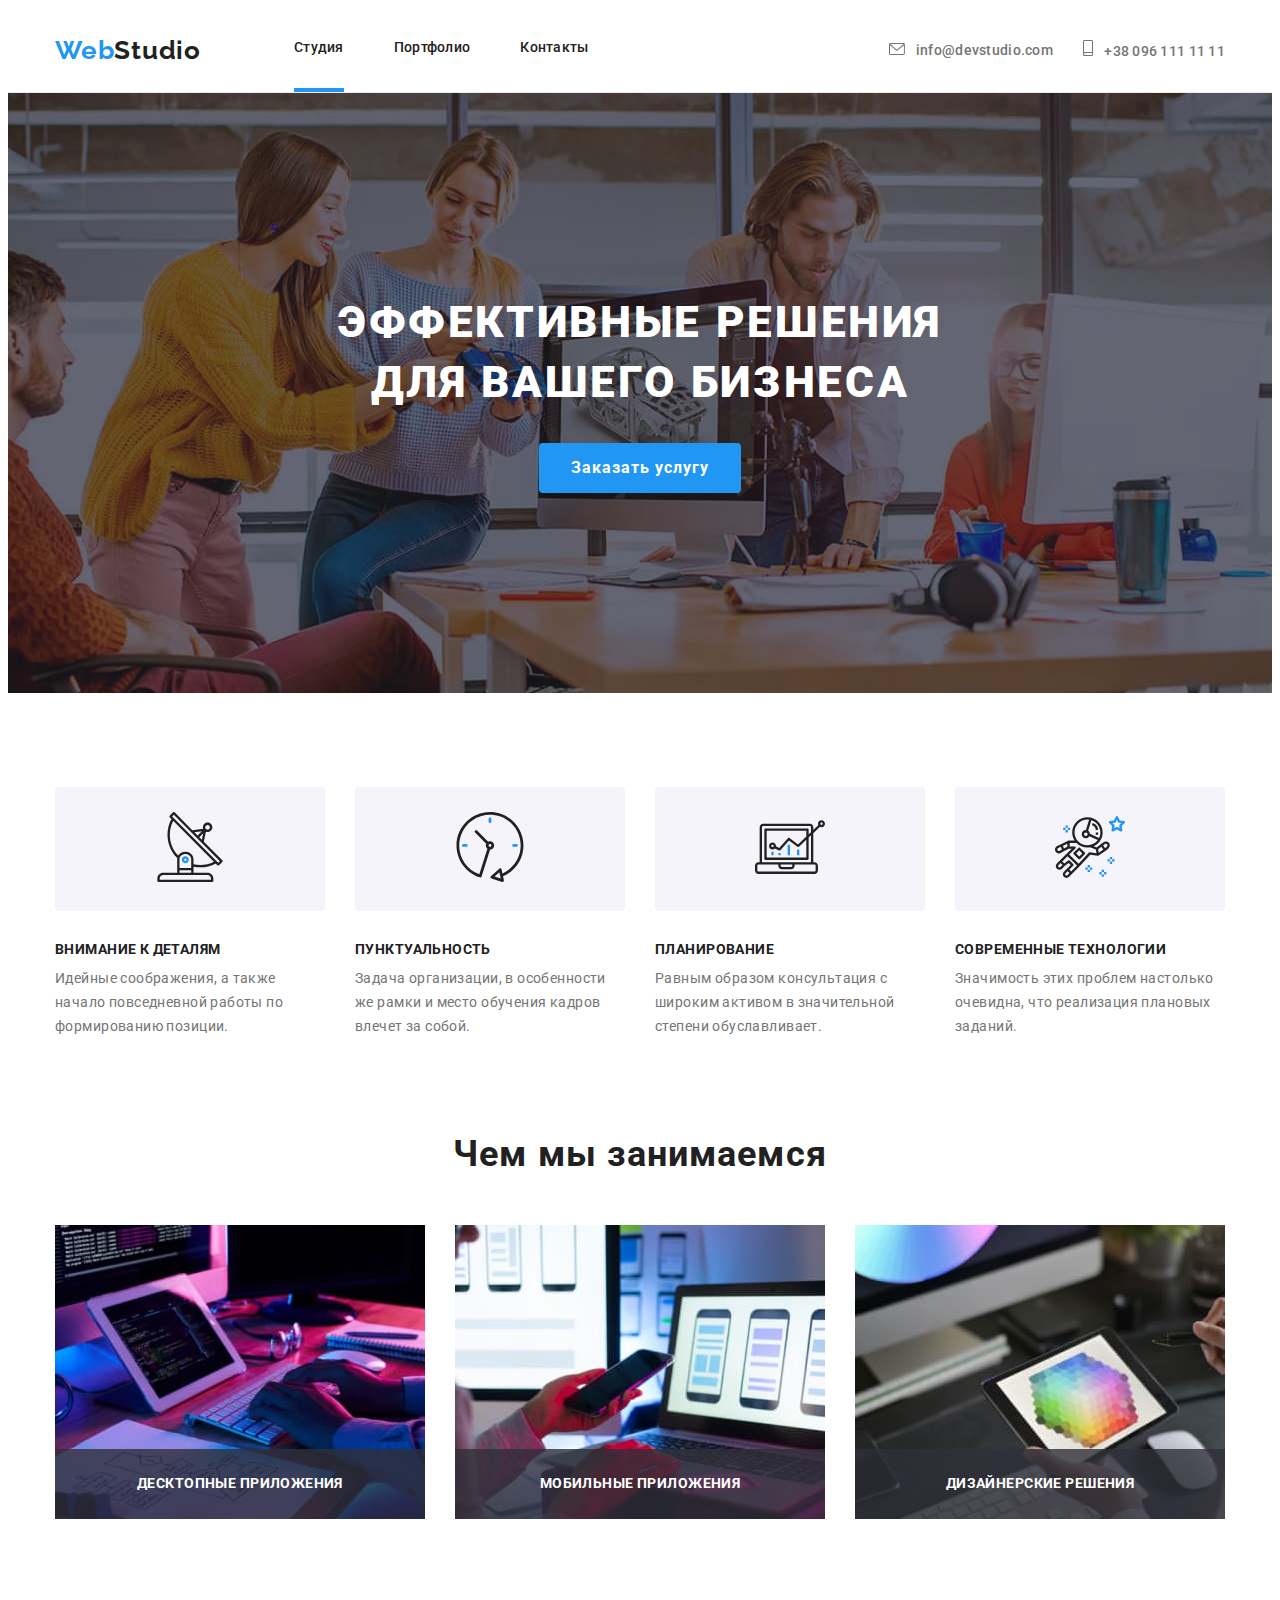
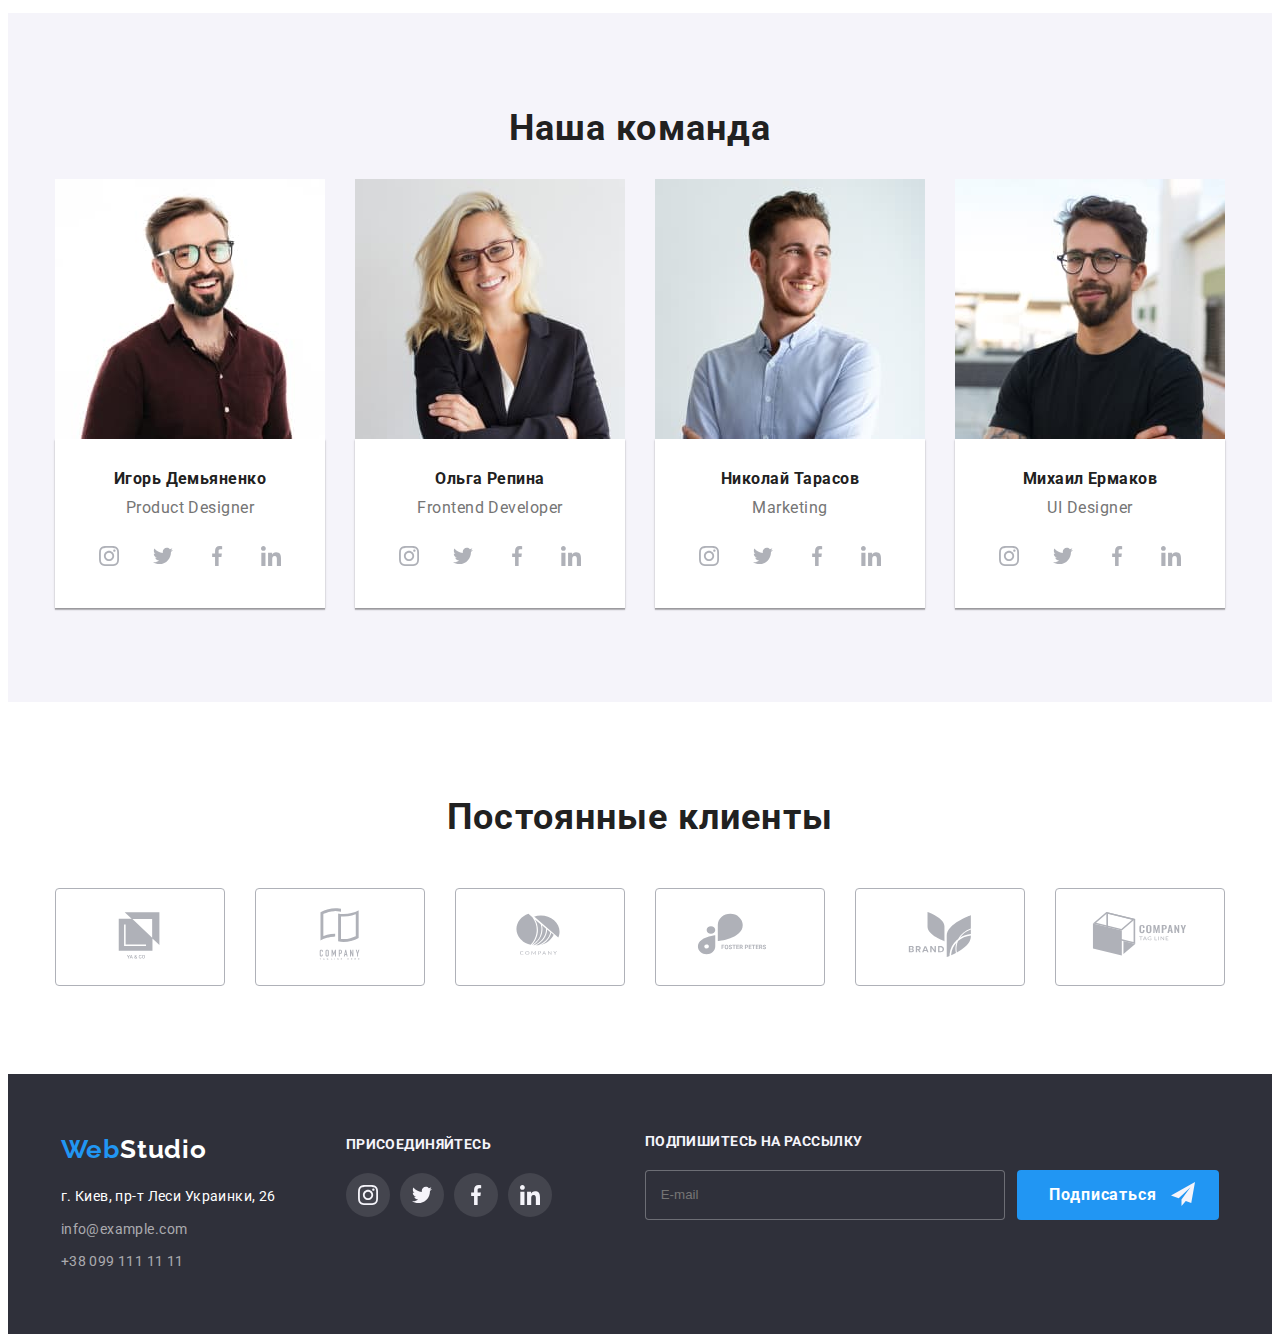
==== commit 24f0f7b0: "fix header" ====
--- a/index.html
+++ b/index.html
@@ -21,8 +21,8 @@
     <title>Студия</title>
   </head>
   <body>
-    <header class="header container">
-      <div class="header__wrap">
+    <header class="header ">
+      <div class="header__wrap container">
         <a class="logo logo--header" href="index.html">
           <span class="logo__img">Web</span>Studio</a
         >
--- a/css/main.min.css
+++ b/css/main.min.css
@@ -1,2 +1,2 @@
-p,h1,h2,h3,h4,h5,h6{margin:0px}a{text-decoration:none}button{cursor:pointer}img{display:block}:root{--main-text-color: #212121;--additional-text-color: #757575;--brand-color: #2196f3;--hover-color: #2196f3;--bgc-total: #2f303a;--bgc-additional: #ffffff;--bgc-button-portfolio: #f5f4fa}html{-webkit-box-sizing:border-box;box-sizing:border-box}*,*::before,*::after{-webkit-box-sizing:inherit;box-sizing:inherit}body{font-family:"Roboto", "Verdana", "Tahoma", sans-serif;font-style:normal;font-weight:400}main{position:relative;display:block}a{margin:0;padding:0}ul{margin:0;padding:0;list-style-type:none}img{display:block;max-width:100%;height:auto}.container{margin:0px auto;padding-left:15px;padding-right:15px;width:100%;min-width:320px}@media screen and (min-width: 480px){.container{width:480px}}@media screen and (min-width: 768px){.container{width:768px}}@media screen and (min-width: 1200px){.container{width:1200px}}.hidden{opacity:0;font-size:0px;line-height:0px;display:none;color:transparent;visibility:hidden;overflow:hidden;width:0px;height:0px}@media screen and (min-width: 768px){.current-link{color:var(--hover-color);border-bottom:4px solid var(--hover-color)}}.navigation__list,.social,.advantages__list,.wwd__list,.team__list,.clients__list,.switch,.galery,.adress{margin:0 auto;padding:0px;list-style:none}.contacts{list-style:none}.social,.social__link,.main-btn,.wwd__list,.clients__list{display:-webkit-box;display:-ms-flexbox;display:flex;-webkit-box-pack:center;-ms-flex-pack:center;justify-content:center;-webkit-box-align:center;-ms-flex-align:center;align-items:center}.logo{color:var(--main-text-color);font-family:"Raleway";font-style:normal;font-weight:700;font-size:24px;line-height:1.17;letter-spacing:.03em}@media screen and (min-width: 1200px){.logo{font-size:26px;line-height:1.19}}.logo--header{display:inherit}@media screen and (min-width: 768px){.logo--header{margin-right:84px}}@media screen and (min-width: 1200px){.logo--header{margin-right:93px}}.logo__img{display:inline-block;color:var(--brand-color)}.logo--footer{display:block;margin-bottom:20px}.logo__text--footer{color:var(--bgc-additional)}.navigation{max-width:100%;background-color:#ffffff}@media screen and (max-width: 767px){.navigation{display:none;position:fixed;top:0;left:0;right:0;bottom:0;z-index:1;padding-top:48px;padding-bottom:48px;padding-left:40px;padding-right:10px}}@media screen and (min-width: 768px){.navigation{display:-webkit-box;display:-ms-flexbox;display:flex;-webkit-box-pack:justify;-ms-flex-pack:justify;justify-content:space-between;-webkit-box-align:center;-ms-flex-align:center;align-items:center}}.navigation.is-open{display:block;height:100vh}@media screen and (max-width: 767px){.navigation__list{margin-bottom:302px}}@media screen and (min-width: 768px){.navigation__list{display:-webkit-box;display:-ms-flexbox;display:flex}}@media screen and (min-width: 768px){.navigation__item+.navigation__item{margin-left:50px}}.navigation__link{display:block;color:var(--main-text-color);-webkit-transition:color 250ms cubic-bezier(0.4, 0, 0.2, 1);transition:color 250ms cubic-bezier(0.4, 0, 0.2, 1);font-family:"Roboto";font-style:normal;font-weight:500;font-size:40px;line-height:1.17;letter-spacing:.02em}@media screen and (min-width: 768px){.navigation__link{font-size:14px;line-height:1.14;padding-top:32px;padding-right:0px;padding-left:0px;padding-bottom:32px}}.navigation__link:hover,.navigation__link:focus{color:var(--hover-color)}.navigation__link:hover::after{background-color:var(--hover-color)}@media screen and (max-width: 767px){.navigation__item:not(:last-child){margin-bottom:32px}}.social__item{width:44px;height:44px}.social__item+.social__item{margin-left:10px}.social__link{width:100%;height:100%;background-color:transparent;border-radius:50%;fill:#afb1b8;-webkit-transition:background-color 250ms cubic-bezier(0.4, 0, 0.2, 1),fill 250ms cubic-bezier(0.4, 0, 0.2, 1);transition:background-color 250ms cubic-bezier(0.4, 0, 0.2, 1),fill 250ms cubic-bezier(0.4, 0, 0.2, 1)}.social__link:hover,.social__link:focus{outline:none;background-color:#2196f3;fill:#ffffff}.social__link--color{fill:var(--bgc-button-portfolio);background-color:rgba(255,255,255,0.1);-webkit-transition:background-color 250ms cubic-bezier(0.4, 0, 0.2, 1);transition:background-color 250ms cubic-bezier(0.4, 0, 0.2, 1)}.social__link--color:hover,.social__link--color:focus{outline:none;background-color:#2196f3}.main-btn{margin:0 auto;min-width:200px;border-radius:4px;padding:10px 32px;font-family:"Roboto";font-style:normal;font-weight:700;font-size:16px;line-height:1.88;letter-spacing:.06em;background-color:var(--brand-color);color:var(--bgc-additional);cursor:pointer;border:none}.subscribe__btn{padding-right:62px}.header{position:relative;min-width:320px;border-bottom:1px solid #ececec}.header__wrap{margin:0 auto;padding-top:16px;padding-bottom:16px;display:-webkit-box;display:-ms-flexbox;display:flex;-webkit-box-pack:justify;-ms-flex-pack:justify;justify-content:space-between;-webkit-box-align:center;-ms-flex-align:center;align-items:center}@media screen and (min-width: 768px){.header__wrap{padding-top:0px;padding-bottom:0px}}@media screen and (min-width: 1200px){.header__wrap{-webkit-box-pack:start;-ms-flex-pack:start;justify-content:flex-start}}@media screen and (min-width: 768px){.header__hidepart{display:none}}.header__button{position:absolute;top:10px;right:15px;display:-webkit-inline-box;display:-ms-inline-flexbox;display:inline-flex;margin:0;padding:0;border:none;background-color:#ffffff}.header__button:hover,.header__button:focus .icon-menu{fill:var(--hover-color)}.header__button-close{display:-webkit-inline-box;display:-ms-inline-flexbox;display:inline-flex;margin:0;padding:0;border:none;background-color:#ffffff}@media screen and (min-width: 768px){.header__button-close{display:none}}.header__button-close:hover,.header__button-close:focus .icon-cross{fill:var(--hover-color)}.header__button.is-open .icon-cross{display:block}.header__button-close{position:absolute;top:10px;right:15px}@media screen and (max-width: 767px){.contacts{display:-webkit-box;display:-ms-flexbox;display:flex;-webkit-box-orient:vertical;-webkit-box-direction:reverse;-ms-flex-direction:column-reverse;flex-direction:column-reverse}}@media screen and (min-width: 768px){.contacts{margin-top:0;margin-bottom:0;margin-left:84px;margin-right:0}}@media screen and (min-width: 1200px){.contacts{display:-webkit-box;display:-ms-flexbox;display:flex;position:absolute;right:15px}}.contacts__link{font-family:"Roboto";font-style:normal;font-weight:500;font-size:12px;line-height:1.14;letter-spacing:.02em;color:#2196f3;color:var(--additional-text-color);-webkit-transition:color 250ms cubic-bezier(0.4, 0, 0.2, 1);transition:color 250ms cubic-bezier(0.4, 0, 0.2, 1)}@media screen and (max-width: 767px){.contacts__link{margin-left:40px}}@media screen and (min-width: 1200px){.contacts__link{font-size:14px}}.contacts__link:hover,.contacts__link:focus{color:var(--hover-color)}@media screen and (max-width: 767px){.contact__link--phone{display:block;font-family:"Roboto";font-style:normal;font-weight:500;font-size:34px;line-height:1.17;letter-spacing:.02em;color:#2196f3;margin:0;margin-bottom:32px}}@media screen and (max-width: 767px){.contact__link--email{display:block;font-family:"Roboto";font-style:normal;font-weight:500;font-size:24px;line-height:1.17;letter-spacing:.02em;color:#757575;margin:0;margin-bottom:64px}}.social-mobile{display:none;max-width:100%}@media screen and (max-width: 767px){.social-mobile{display:-webkit-box;display:-ms-flexbox;display:flex;-ms-flex-wrap:wrap;flex-wrap:wrap}}.social-mobile__item:first-child{padding-right:10px}.social-mobile__item:last-child{padding-left:10px}.social-mobile__item:nth-child(2){padding-left:10px;padding-right:10px;border-left:1px solid rgba(33,33,33,0.2);border-right:1px solid rgba(33,33,33,0.2)}.social-mobile__item:nth-child(3){padding-left:10px;padding-right:10px;border-right:1px solid rgba(33,33,33,0.2)}.social-mobile__link{font-family:"Roboto";font-style:normal;font-weight:500;font-size:18px;line-height:1.22;letter-spacing:.02em;color:#2196f3}@media screen and (min-width: 1200px){.contacts__item+.contacts__item{margin-left:30px}}.contacts__icon-envelope{margin-right:8px;width:16px;height:12px;fill:currentColor}@media screen and (max-width: 767px){.contacts__icon-envelope{display:none}}.contacts__icon-smartphone{width:10px;height:16px;margin-right:8px;fill:currentColor}@media screen and (max-width: 767px){.contacts__icon-smartphone{display:none}}.hero{display:block;margin:0px auto;padding-top:118px;padding-bottom:118px;text-align:center;min-width:320px;width:100%;background-repeat:no-repeat;background-position:center;background-size:cover;background-color:#c4c4c4;background-image:-webkit-gradient(linear, left top, left bottom, from(rgba(47,48,58,0.4)), to(rgba(47,48,58,0.4))),url(/images/webstudio/hero-bg/bg-mobile.jpg);background-image:linear-gradient(rgba(47,48,58,0.4), rgba(47,48,58,0.4)),url(/images/webstudio/hero-bg/bg-mobile.jpg)}@media (min-device-pixel-ratio: 2), (-webkit-min-device-pixel-ratio: 2), (min-resolution: 192dpi), (min-resolution: 2dppx){.hero .box{background-image:-webkit-gradient(linear, left top, left bottom, from(rgba(47,48,58,0.4)), to(rgba(47,48,58,0.4))),url(/images/webstudio/hero-bg/bg-mobile-2x.jpg);background-image:linear-gradient(rgba(47,48,58,0.4), rgba(47,48,58,0.4)),url(/images/webstudio/hero-bg/bg-mobile-2x.jpg)}}@media screen and (min-width: 768px){.hero{background-image:-webkit-gradient(linear, left top, left bottom, from(rgba(47,48,58,0.4)), to(rgba(47,48,58,0.4))),url(/images/webstudio/hero-bg/bg-tablet.jpg);background-image:linear-gradient(rgba(47,48,58,0.4), rgba(47,48,58,0.4)),url(/images/webstudio/hero-bg/bg-tablet.jpg)}}@media screen and (min-width: 768px) and (min-device-pixel-ratio: 2), screen and (min-width: 768px) and (-webkit-min-device-pixel-ratio: 2), screen and (min-width: 768px) and (min-resolution: 192dpi), screen and (min-width: 768px) and (min-resolution: 2dppx){.hero .box{background-image:-webkit-gradient(linear, left top, left bottom, from(rgba(47,48,58,0.4)), to(rgba(47,48,58,0.4))),url(/images/webstudio/hero-bg/bg-tablet-2x.jpg);background-image:linear-gradient(rgba(47,48,58,0.4), rgba(47,48,58,0.4)),url(/images/webstudio/hero-bg/bg-tablet-2x.jpg)}}@media screen and (min-width: 1200px){.hero{background-image:-webkit-gradient(linear, left top, left bottom, from(rgba(47,48,58,0.4)), to(rgba(47,48,58,0.4))),url(/images/webstudio/hero-bg/bg-desktop.jpg);background-image:linear-gradient(rgba(47,48,58,0.4), rgba(47,48,58,0.4)),url(/images/webstudio/hero-bg/bg-desktop.jpg)}}@media screen and (min-width: 1200px) and (min-device-pixel-ratio: 2), screen and (min-width: 1200px) and (-webkit-min-device-pixel-ratio: 2), screen and (min-width: 1200px) and (min-resolution: 192dpi), screen and (min-width: 1200px) and (min-resolution: 2dppx){.hero .box{background-image:-webkit-gradient(linear, left top, left bottom, from(rgba(47,48,58,0.4)), to(rgba(47,48,58,0.4))),url(/images/webstudio/hero-bg/bg-desktop-2x.jpg);background-image:linear-gradient(rgba(47,48,58,0.4), rgba(47,48,58,0.4)),url(/images/webstudio/hero-bg/bg-desktop-2x.jpg)}}@media screen and (min-width: 1200px){.hero{padding-top:200px;padding-bottom:200px;max-width:1600px}}.hero__title{margin:0px auto;margin-bottom:30px;text-align:center;text-transform:uppercase;color:#ffffff;color:var(--bgc-additional);font-family:"Roboto";font-style:normal;font-weight:900;font-size:26px;line-height:1.61;letter-spacing:.06em}@media screen and (min-width: 1200px){.hero__title{font-family:"Roboto";font-style:normal;font-weight:900;font-size:44px;line-height:1.36;letter-spacing:.06em}}.advantages{padding-top:60px;padding-bottom:60px;text-align:center}@media screen and (min-width: 1200px){.advantages{padding-top:94px;padding-bottom:94px}}.advantages__list{margin:-15px}@media screen and (min-width: 768px){.advantages__list{display:-webkit-box;display:-ms-flexbox;display:flex;-ms-flex-wrap:wrap;flex-wrap:wrap;-webkit-box-pack:center;-ms-flex-pack:center;justify-content:center}}.advantages__item{margin:15px}@media screen and (min-width: 768px){.advantages__item{width:calc((100% - 60px) / 2)}}@media screen and (min-width: 1200px){.advantages__item{width:calc((100% - 120px) / 4)}}.advantages__wrap{margin-bottom:30px;padding-top:25px;padding-bottom:25px;text-align:center;background-color:#f5f4fa;border-radius:4px}.advantages__title{margin-bottom:10px;font-family:"Roboto";font-style:normal;font-weight:700;font-size:14px;line-height:1.14;letter-spacing:.03em;text-align:center;text-transform:uppercase;color:#212121}@media screen and (min-width: 1200px){.advantages__title{font-family:"Roboto";font-style:normal;font-weight:700;font-size:14px;line-height:1.17;letter-spacing:.03em;text-align:start}}.advantages__desctiption{font-family:"Roboto";font-style:normal;font-weight:400;font-size:14px;line-height:1.71;letter-spacing:.03em;text-align:start;color:var(--additional-text-color)}.wwd{display:none}.wwd__box{padding-bottom:94px}.wwd__title{margin-bottom:50px;text-align:center;font-family:"Roboto";font-style:normal;font-weight:700;font-size:36px;line-height:1.17;letter-spacing:.03em;color:var(--main-text-color)}@media screen and (min-width: 1200px){.wwd{display:contents}}.wwd__item+.wwd__item{margin-left:30px}.wwd__wrap{position:relative}.wwd__image{width:370px}.wwd__description{position:absolute;bottom:0;width:100%;padding-top:27px;padding-bottom:27px;text-align:center;font-family:"Roboto";font-style:normal;font-weight:700;font-size:14px;line-height:1.14;letter-spacing:.03em;text-transform:uppercase;color:#ffffff;background-color:rgba(47,48,58,0.8)}.team{padding-top:60px;padding-bottom:60px;background-color:#f5f4fa}@media screen and (min-width: 1200px){.team{padding-top:94px;padding-bottom:94px}}.team__title{display:block;margin-bottom:30px;text-align:center;color:var(--main-text-color);font-family:"Roboto";font-style:normal;font-weight:700;font-size:28px;line-height:1.18;letter-spacing:.03em}@media screen and (min-width: 1200px){.team__title{font-size:36px}}.team__list{margin:-15px;display:-webkit-box;display:-ms-flexbox;display:flex;-ms-flex-wrap:wrap;flex-wrap:wrap;-webkit-box-pack:center;-ms-flex-pack:center;justify-content:center}.team__item{width:100%;margin:15px}@media screen and (min-width: 768px){.team__item{width:calc((100% - 60px) / 2)}}@media screen and (min-width: 1200px){.team__item{width:calc((100% - 120px) / 4)}}.team__photo{width:100%}.team__wrap{padding-top:30px;padding-bottom:30px;background-color:#ffffff;-webkit-box-shadow:0px 1px 3px rgba(0,0,0,0.12),0px 1px 1px rgba(0,0,0,0.14),0px 2px 1px rgba(0,0,0,0.2);box-shadow:0px 1px 3px rgba(0,0,0,0.12),0px 1px 1px rgba(0,0,0,0.14),0px 2px 1px rgba(0,0,0,0.2)}.team__name{margin-bottom:10px;text-align:center;color:var(--main-text-color);font-family:"Roboto";font-style:normal;font-weight:500;font-size:16px;line-height:1.19;letter-spacing:.03em}@media screen and (min-width: 1200px){.team__name{font-weight:700}}.team__position{margin-bottom:16px;text-align:center;color:var(--additional-text-color);font-family:"Roboto";font-style:normal;font-weight:400;font-size:16px;line-height:1.19;letter-spacing:.03em}.clients{padding-top:60px;padding-bottom:60px;text-align:center}@media screen and (min-width: 1200px){.clients{padding-top:94px;padding-bottom:94px}}.clients__title{margin-bottom:30px;display:inline-block;text-align:center;color:var(--main-text-color);font-family:"Roboto";font-style:normal;font-weight:700;font-size:28px;line-height:1.17;letter-spacing:.03em}@media screen and (min-width: 1200px){.clients__title{font-size:36px;margin-bottom:50px}}.clients__list{margin:-15px;-ms-flex-wrap:wrap;flex-wrap:wrap}.clients__item{width:calc((100% - 60px) / 2);height:92px;margin:15px}@media screen and (min-width: 768px){.clients__item{width:calc((100% - 90px) / 3)}}@media screen and (min-width: 1200px){.clients__item{width:calc((100% - 180px) / 6)}}.clients__link{display:block;padding-top:16px;padding-bottom:16px;border:1px solid #afb1b8;border-radius:4px;cursor:pointer;color:#afb1b8;-webkit-transition:border 250ms cubic-bezier(0.4, 0, 0.2, 1),color 250ms cubic-bezier(0.4, 0, 0.2, 1);transition:border 250ms cubic-bezier(0.4, 0, 0.2, 1),color 250ms cubic-bezier(0.4, 0, 0.2, 1)}.clients__link:hover,.clients__link:focus{outline:none;border:1px solid var(--hover-color);color:var(--hover-color)}.clients__icon{width:106px;height:60px;fill:currentColor}.portfolio{padding-top:60px;padding-bottom:60px}@media screen and (min-width: 1200px){.portfolio{padding-top:94px;padding-bottom:94px}}.switch{margin-bottom:40px;display:-webkit-box;display:-ms-flexbox;display:flex;-ms-flex-wrap:wrap;flex-wrap:wrap;-webkit-box-pack:start;-ms-flex-pack:start;justify-content:start}@media screen and (min-width: 768px){.switch{margin-bottom:30px;-ms-flex-wrap:nowrap;flex-wrap:nowrap;-webkit-box-pack:center;-ms-flex-pack:center;justify-content:center}}@media screen and (min-width: 1200px){.switch{margin-bottom:50px}}.switch__item:not(:last-child){margin-right:8px}@media screen and (max-width: 767px){.switch__item:nth-child(-n+3){margin-bottom:15px}}.switch__btn{padding-top:6px;padding-bottom:6px;padding-left:22px;padding-right:22px;border:none;border-radius:4px;text-align:center;font-family:"Roboto";font-style:normal;font-weight:500;font-size:16px;line-height:1.63;letter-spacing:.03em;color:var(--main-text-color);background-color:var(--bgc-button-portfolio);-webkit-transition:color 250ms cubic-bezier(0.4, 0, 0.2, 1),background-color 250ms cubic-bezier(0.4, 0, 0.2, 1);transition:color 250ms cubic-bezier(0.4, 0, 0.2, 1),background-color 250ms cubic-bezier(0.4, 0, 0.2, 1)}.switch__btn:focus,.switch__btn:hover{background-color:var(--hover-color);color:var(--bgc-additional);outline:none}.galery{display:-webkit-box;display:-ms-flexbox;display:flex;-ms-flex-wrap:wrap;flex-wrap:wrap;-webkit-box-pack:start;-ms-flex-pack:start;justify-content:flex-start;margin:-15px}.galery__item{margin:15px;width:100%;border:1px solid #eeeeee;-webkit-transition:-webkit-box-shadow 250ms cubic-bezier(0.4, 0, 0.2, 1);transition:-webkit-box-shadow 250ms cubic-bezier(0.4, 0, 0.2, 1);transition:box-shadow 250ms cubic-bezier(0.4, 0, 0.2, 1);transition:box-shadow 250ms cubic-bezier(0.4, 0, 0.2, 1), -webkit-box-shadow 250ms cubic-bezier(0.4, 0, 0.2, 1)}.galery__item:hover{-webkit-box-shadow:0px 1px 1px rgba(0,0,0,0.12),0px 4px 4px rgba(0,0,0,0.06),1px 4px 6px rgba(0,0,0,0.16);box-shadow:0px 1px 1px rgba(0,0,0,0.12),0px 4px 4px rgba(0,0,0,0.06),1px 4px 6px rgba(0,0,0,0.16)}@media screen and (min-width: 768px){.galery__item{width:calc((100% - 60px) / 2)}}@media screen and (min-width: 1200px){.galery__item{width:calc((100% - 90px) / 3)}}.galery__thumb{position:relative;overflow:hidden}.galery__image{display:block;width:100%}.galery__description{position:absolute;bottom:0;-webkit-transform:translateY(100%);transform:translateY(100%);opacity:0;-webkit-transition:opacity 250ms cubic-bezier(0.4, 0, 0.2, 1),-webkit-transform 250ms cubic-bezier(0.4, 0, 0.2, 1);transition:opacity 250ms cubic-bezier(0.4, 0, 0.2, 1),-webkit-transform 250ms cubic-bezier(0.4, 0, 0.2, 1);transition:transform 250ms cubic-bezier(0.4, 0, 0.2, 1),opacity 250ms cubic-bezier(0.4, 0, 0.2, 1);transition:transform 250ms cubic-bezier(0.4, 0, 0.2, 1),opacity 250ms cubic-bezier(0.4, 0, 0.2, 1),-webkit-transform 250ms cubic-bezier(0.4, 0, 0.2, 1);overflow:hidden;width:100%;height:100%;padding-top:63px;padding-bottom:63px;padding-left:24px;padding-right:24px;font-family:"Roboto";font-style:normal;font-weight:400;font-size:18px;line-height:1.55;letter-spacing:.03em;color:var(--bgc-additional);background-color:rgba(33,150,243,0.9)}.galery__info{padding-top:20px;padding-bottom:20px;padding-left:24px;padding-right:24px}.galery__item:hover .galery__description,.galery__info{-webkit-transform:translateY(0);transform:translateY(0);opacity:1}.galery__title{font-family:"Roboto";font-style:normal;font-weight:700;font-size:18px;line-height:2;letter-spacing:.06em;color:var(--main-text-color)}.galery__type{font-family:"Roboto";font-style:normal;font-weight:400;font-size:16px;line-height:1.88;letter-spacing:.03em;color:var(--additional-text-color)}.footer{margin:0px auto;padding-top:60px;padding-bottom:60px;background-color:var(--bgc-total);min-width:320px}@media screen and (max-width: 1199px){.footer{text-align:center}}@media screen and (min-width: 768px){.footer__wrap{display:-webkit-box;display:-ms-flexbox;display:flex;-ms-flex-wrap:wrap;flex-wrap:wrap;-webkit-box-pack:center;-ms-flex-pack:center;justify-content:center}}.adress__item:not(:last-child){margin-bottom:9px}@media screen and (max-width: 1199px){.footer__top{display:block;margin-bottom:60px}}.adress__map{font-family:"Roboto";font-style:normal;font-weight:400;font-size:14px;line-height:1.71;letter-spacing:.03em;color:var(--bgc-additional)}.adress__contacts{font-family:"Roboto";font-style:normal;font-weight:400;font-size:14px;line-height:1.71;letter-spacing:.03em;color:rgba(255,255,255,0.6)}@media screen and (min-width: 768px){.footer-mid{margin-left:165px}}@media screen and (min-width: 1200px){.footer-mid{margin-left:70px;margin-right:93px}}.footer-mid__title{display:inline-block;margin-bottom:20px;font-family:"Roboto";font-style:normal;font-weight:700;font-size:14px;line-height:1.14;letter-spacing:.03em;text-transform:uppercase;color:var(--bgc-button-portfolio)}.footer-mid__item{width:44px;height:44px}.footer-mid__item+.footer-mid__item{margin-left:10px}@media screen and (max-width: 767px){.social__item--footer{display:block;margin-bottom:60px}}.footer-subscribe{fill:black}.footer-subscribe__label{display:block;margin-bottom:20px;font-family:"Roboto";font-style:normal;font-weight:700;font-size:14px;line-height:1.14;letter-spacing:.03em;text-transform:uppercase;color:var(--bgc-button-portfolio)}.user-email-input{width:360px;height:50px;padding:15px;color:var(--bgc-button-portfolio);border:1px solid rgba(255,255,255,0.3);border-radius:4px;background-color:var(--bgc-total)}@media screen and (max-width: 767px){.user-email-input{margin-bottom:20px;width:100%;max-width:450px}}@media screen and (min-width: 768px) and (max-width: 1199px){.user-email-input{width:450px;margin-bottom:20px}}@media screen and (min-width: 1200px){.user-email-input{margin-right:12px}}.subscribe{position:relative;display:-webkit-box;display:-ms-flexbox;display:flex;text-align:center}@media screen and (max-width: 768px){.subscribe{display:-webkit-box;display:-ms-flexbox;display:flex;-ms-flex-wrap:wrap;flex-wrap:wrap;-webkit-box-pack:center;-ms-flex-pack:center;justify-content:center}}@media screen and (max-width: 1199px){.subscribe{-webkit-box-orient:vertical;-webkit-box-direction:normal;-ms-flex-direction:column;flex-direction:column;-webkit-box-align:center;-ms-flex-align:center;align-items:center}}.subscribe__wrap{position:relative;display:-webkit-box;display:-ms-flexbox;display:flex}.subscribe__icon{position:absolute;top:0;right:0;-webkit-transform:translate(-100%, 50%);transform:translate(-100%, 50%);fill:var(--bgc-button-portfolio)}.backdrop{position:fixed;top:0;left:0;width:100vw;height:100vh;background-color:rgba(0,0,0,0.2);opacity:1;-webkit-transition:opacity 500ms;transition:opacity 500ms}.backdrop.is-hidden{opacity:0;visibility:none;pointer-events:none}.modal-main{position:fixed;top:50%;left:50%;-webkit-transform:translate(-50%, -50%);transform:translate(-50%, -50%);width:calc(100% - 30px);max-width:450px;padding:40px;background:#ffffff;-webkit-box-shadow:0px 1px 3px rgba(0,0,0,0.12),0px 1px 1px rgba(0,0,0,0.14),0px 2px 1px rgba(0,0,0,0.2);box-shadow:0px 1px 3px rgba(0,0,0,0.12),0px 1px 1px rgba(0,0,0,0.14),0px 2px 1px rgba(0,0,0,0.2);border-radius:4px}@media screen and (min-width: 1200px){.modal-main{max-width:none;width:528px}}.modal-close-link{position:absolute;top:8px;right:8px;display:block;width:30px;height:30px;border-radius:50%;border:1px solid rgba(0,0,0,0.1)}.modal-close-link:hover .modal-close-icon{fill:var(--hover-color)}.modal-close-icon{position:absolute;top:5px;right:5px;width:18px;height:18px;-webkit-transition:fill 250ms cubic-bezier(0.4, 0, 0.2, 1);transition:fill 250ms cubic-bezier(0.4, 0, 0.2, 1)}.modal-user-title{display:block;margin-bottom:12px;font-family:"Roboto";font-style:normal;font-weight:700;font-size:20px;line-height:1.15;letter-spacing:.03em;color:var(--main-text-color)}.lable{display:block;margin-bottom:4px;font-family:"Roboto";font-style:normal;font-weight:500;font-size:12px;line-height:1.17;letter-spacing:.01em;color:#757575}.input-container{margin-bottom:10px}.input-container:last-child{margin-bottom:20px}.input-wrap{position:relative}.input{display:block;width:100%;height:40px;padding-left:30px;margin-bottom:10px;font-family:"Roboto";font-style:normal;font-weight:500;font-size:16px;line-height:1.15;letter-spacing:.03em;color:#212121;outline:none;border:1px solid rgba(33,33,33,0.2);border-radius:4px;-webkit-transition:border 250ms cubic-bezier(0.4, 0, 0.2, 1);transition:border 250ms cubic-bezier(0.4, 0, 0.2, 1)}.input:hover,.input:focus,.user-comments-area:hover,.user-comments-area:focus{border:1px solid var(--hover-color);border-radius:4px}.input-wrap:hover .input-icon{fill:var(--hover-color)}.input:focus+.input-icon{fill:var(--hover-color)}.input-icon{position:absolute;left:10px;top:50%;-webkit-transform:translateY(-50%);transform:translateY(-50%);fill:var(--main-text-color)}.user-comments-area{width:100%;height:120px;resize:none;padding:12px 16px;outline:none;border:1px solid rgba(33,33,33,0.2);border-radius:4px}.user-comments-area::-webkit-input-placeholder{font-family:"Roboto";font-style:normal;font-weight:500;font-size:12px;line-height:1.17;letter-spacing:.01em;color:rgba(117,117,117,0.5)}.user-comments-area:-ms-input-placeholder{font-family:"Roboto";font-style:normal;font-weight:500;font-size:12px;line-height:1.17;letter-spacing:.01em;color:rgba(117,117,117,0.5)}.user-comments-area::-ms-input-placeholder{font-family:"Roboto";font-style:normal;font-weight:500;font-size:12px;line-height:1.17;letter-spacing:.01em;color:rgba(117,117,117,0.5)}.user-comments-area::placeholder{font-family:"Roboto";font-style:normal;font-weight:500;font-size:12px;line-height:1.17;letter-spacing:.01em;color:rgba(117,117,117,0.5)}.modal-checkbox{margin-bottom:30px;display:-webkit-box;display:-ms-flexbox;display:flex;-webkit-box-align:center;-ms-flex-align:center;align-items:center}.icon-vector{position:absolute;top:0;left:0;z-index:1;border-radius:2px}@media screen and (min-width: 1200px){.icon-vector{-webkit-transform:translateY(20%);transform:translateY(20%)}}.icon-border{position:absolute;top:0;left:0;display:-webkit-box;display:-ms-flexbox;display:flex;-webkit-box-align:center;-ms-flex-align:center;align-items:center;-webkit-box-pack:center;-ms-flex-pack:center;justify-content:center;width:16px;height:16px;border:2px solid #212121;border-radius:2px}@media screen and (min-width: 1200px){.icon-border{-webkit-transform:translateY(20%);transform:translateY(20%)}}.accept{display:-webkit-box;display:-ms-flexbox;display:flex;-webkit-box-pack:center;-ms-flex-pack:center;justify-content:center;-webkit-box-align:center;-ms-flex-align:center;align-items:center;position:relative;font-family:"Roboto";font-style:normal;font-weight:500;font-size:14px;line-height:1.71;letter-spacing:.03em;color:var(--additional-text-color)}.input-check{position:absolute}.icon-vector{width:16px;height:16px;fill:transparent}.input-check:checked+.icon-border{background-color:#2196f3;border:none}.input-check:checked+.icon-vector{background-color:#2196f3;fill:#ffffff}.policy-text{padding-left:25px;font-family:"Roboto";font-style:normal;font-weight:400;font-size:12px;line-height:1.17;letter-spacing:.03em}@media screen and (min-width: 1200px){.policy-text{font-size:14px;line-height:1.71}}.policy{margin-left:4px;-webkit-text-decoration-line:underline;text-decoration-line:underline;font-family:"Roboto";font-style:normal;font-weight:400;font-size:12px;line-height:1.17;letter-spacing:.03em;color:var(--hover-color)}@media screen and (min-width: 1200px){.policy{font-size:14px;line-height:1.71}}.button-modal-send{display:-webkit-box;display:-ms-flexbox;display:flex;-webkit-box-align:center;-ms-flex-align:center;align-items:center;-webkit-box-pack:center;-ms-flex-pack:center;justify-content:center;margin:0 auto;width:200px;height:50px;font-family:"Roboto";font-style:normal;font-weight:700;font-size:16px;line-height:1.87;letter-spacing:.06em;color:#ffffff;background-color:#188ce8;-webkit-box-shadow:0px 4px 4px rgba(0,0,0,0.15);box-shadow:0px 4px 4px rgba(0,0,0,0.15);border-radius:4px;border:none}
+p,h1,h2,h3,h4,h5,h6{margin:0px}a{text-decoration:none}button{cursor:pointer}img{display:block}:root{--main-text-color: #212121;--additional-text-color: #757575;--brand-color: #2196f3;--hover-color: #2196f3;--bgc-total: #2f303a;--bgc-additional: #ffffff;--bgc-button-portfolio: #f5f4fa}html{-webkit-box-sizing:border-box;box-sizing:border-box}*,*::before,*::after{-webkit-box-sizing:inherit;box-sizing:inherit}body{font-family:"Roboto", "Verdana", "Tahoma", sans-serif;font-style:normal;font-weight:400}main{position:relative;display:block}a{margin:0;padding:0}ul{margin:0;padding:0;list-style-type:none}img{display:block;max-width:100%;height:auto}.container{margin:0px auto;padding-left:15px;padding-right:15px;width:100%;min-width:320px}@media screen and (min-width: 480px){.container{width:480px}}@media screen and (min-width: 768px){.container{width:768px}}@media screen and (min-width: 1200px){.container{width:1200px}}.hidden{opacity:0;font-size:0px;line-height:0px;display:none;color:transparent;visibility:hidden;overflow:hidden;width:0px;height:0px}@media screen and (min-width: 768px){.current-link{color:var(--hover-color);border-bottom:4px solid var(--hover-color)}}.navigation__list,.social,.advantages__list,.wwd__list,.team__list,.clients__list,.switch,.galery,.adress{margin:0 auto;padding:0px;list-style:none}.contacts{list-style:none}.social,.social__link,.main-btn,.wwd__list,.clients__list{display:-webkit-box;display:-ms-flexbox;display:flex;-webkit-box-pack:center;-ms-flex-pack:center;justify-content:center;-webkit-box-align:center;-ms-flex-align:center;align-items:center}.logo{color:var(--main-text-color);font-family:"Raleway";font-style:normal;font-weight:700;font-size:24px;line-height:1.17;letter-spacing:.03em}@media screen and (min-width: 1200px){.logo{font-size:26px;line-height:1.19}}.logo--header{display:inherit}@media screen and (min-width: 768px){.logo--header{margin-right:84px}}@media screen and (min-width: 1200px){.logo--header{margin-right:93px}}.logo__img{display:inline-block;color:var(--brand-color)}.logo--footer{display:block;margin-bottom:20px}.logo__text--footer{color:var(--bgc-additional)}.navigation{max-width:100%;background-color:#ffffff}@media screen and (max-width: 767px){.navigation{display:none;position:fixed;top:0;left:0;right:0;bottom:0;z-index:1;padding-top:48px;padding-bottom:48px;padding-left:40px;padding-right:10px}}@media screen and (min-width: 768px){.navigation{display:-webkit-box;display:-ms-flexbox;display:flex;-webkit-box-pack:justify;-ms-flex-pack:justify;justify-content:space-between;-webkit-box-align:center;-ms-flex-align:center;align-items:center}}.navigation.is-open{display:block;height:100vh}@media screen and (max-width: 767px){.navigation__list{margin-bottom:302px}}@media screen and (min-width: 768px){.navigation__list{display:-webkit-box;display:-ms-flexbox;display:flex}}@media screen and (min-width: 768px){.navigation__item+.navigation__item{margin-left:50px}}.navigation__link{display:block;color:var(--main-text-color);-webkit-transition:color 250ms cubic-bezier(0.4, 0, 0.2, 1);transition:color 250ms cubic-bezier(0.4, 0, 0.2, 1);font-family:"Roboto";font-style:normal;font-weight:500;font-size:40px;line-height:1.17;letter-spacing:.02em}@media screen and (min-width: 768px){.navigation__link{font-size:14px;line-height:1.14;padding-top:32px;padding-right:0px;padding-left:0px;padding-bottom:32px}}.navigation__link:hover,.navigation__link:focus{color:var(--hover-color)}.navigation__link:hover::after{background-color:var(--hover-color)}@media screen and (max-width: 767px){.navigation__item:not(:last-child){margin-bottom:32px}}.social__item{width:44px;height:44px}.social__item+.social__item{margin-left:10px}.social__link{width:100%;height:100%;background-color:transparent;border-radius:50%;fill:#afb1b8;-webkit-transition:background-color 250ms cubic-bezier(0.4, 0, 0.2, 1),fill 250ms cubic-bezier(0.4, 0, 0.2, 1);transition:background-color 250ms cubic-bezier(0.4, 0, 0.2, 1),fill 250ms cubic-bezier(0.4, 0, 0.2, 1)}.social__link:hover,.social__link:focus{outline:none;background-color:#2196f3;fill:#ffffff}.social__link--color{fill:var(--bgc-button-portfolio);background-color:rgba(255,255,255,0.1);-webkit-transition:background-color 250ms cubic-bezier(0.4, 0, 0.2, 1);transition:background-color 250ms cubic-bezier(0.4, 0, 0.2, 1)}.social__link--color:hover,.social__link--color:focus{outline:none;background-color:#2196f3}.main-btn{margin:0 auto;min-width:200px;border-radius:4px;padding:10px 32px;font-family:"Roboto";font-style:normal;font-weight:700;font-size:16px;line-height:1.88;letter-spacing:.06em;background-color:var(--brand-color);color:var(--bgc-additional);cursor:pointer;border:none}.subscribe__btn{padding-right:62px}.header{min-width:320px;border-bottom:1px solid #ececec}.header__wrap{position:relative;margin:0 auto;padding-top:16px;padding-bottom:16px;display:-webkit-box;display:-ms-flexbox;display:flex;-webkit-box-pack:justify;-ms-flex-pack:justify;justify-content:space-between;-webkit-box-align:center;-ms-flex-align:center;align-items:center}@media screen and (min-width: 768px){.header__wrap{padding-top:0px;padding-bottom:0px}}@media screen and (min-width: 1200px){.header__wrap{-webkit-box-pack:start;-ms-flex-pack:start;justify-content:flex-start}}@media screen and (min-width: 768px){.header__hidepart{display:none}}.header__button{position:absolute;top:10px;right:15px;display:-webkit-inline-box;display:-ms-inline-flexbox;display:inline-flex;margin:0;padding:0;border:none;background-color:#ffffff}.header__button:hover,.header__button:focus .icon-menu{fill:var(--hover-color)}.header__button-close{display:-webkit-inline-box;display:-ms-inline-flexbox;display:inline-flex;margin:0;padding:0;border:none;background-color:#ffffff}@media screen and (min-width: 768px){.header__button-close{display:none}}.header__button-close:hover,.header__button-close:focus .icon-cross{fill:var(--hover-color)}.header__button.is-open .icon-cross{display:block}.header__button-close{position:absolute;top:10px;right:15px}@media screen and (max-width: 767px){.contacts{display:-webkit-box;display:-ms-flexbox;display:flex;-webkit-box-orient:vertical;-webkit-box-direction:reverse;-ms-flex-direction:column-reverse;flex-direction:column-reverse}}@media screen and (min-width: 768px){.contacts{margin-top:0;margin-bottom:0;margin-left:84px;margin-right:0}}@media screen and (min-width: 1200px){.contacts{display:-webkit-box;display:-ms-flexbox;display:flex;position:absolute;right:15px}}.contacts__link{font-family:"Roboto";font-style:normal;font-weight:500;font-size:12px;line-height:1.14;letter-spacing:.02em;color:#2196f3;color:var(--additional-text-color);-webkit-transition:color 250ms cubic-bezier(0.4, 0, 0.2, 1);transition:color 250ms cubic-bezier(0.4, 0, 0.2, 1)}@media screen and (max-width: 767px){.contacts__link{margin-left:40px}}@media screen and (min-width: 1200px){.contacts__link{font-size:14px}}.contacts__link:hover,.contacts__link:focus{color:var(--hover-color)}@media screen and (max-width: 767px){.contact__link--phone{display:block;font-family:"Roboto";font-style:normal;font-weight:500;font-size:34px;line-height:1.17;letter-spacing:.02em;color:#2196f3;margin:0;margin-bottom:32px}}@media screen and (max-width: 767px){.contact__link--email{display:block;font-family:"Roboto";font-style:normal;font-weight:500;font-size:24px;line-height:1.17;letter-spacing:.02em;color:#757575;margin:0;margin-bottom:64px}}.social-mobile{display:none;max-width:100%}@media screen and (max-width: 767px){.social-mobile{display:-webkit-box;display:-ms-flexbox;display:flex;-ms-flex-wrap:wrap;flex-wrap:wrap}}.social-mobile__item:first-child{padding-right:10px}.social-mobile__item:last-child{padding-left:10px}.social-mobile__item:nth-child(2){padding-left:10px;padding-right:10px;border-left:1px solid rgba(33,33,33,0.2);border-right:1px solid rgba(33,33,33,0.2)}.social-mobile__item:nth-child(3){padding-left:10px;padding-right:10px;border-right:1px solid rgba(33,33,33,0.2)}.social-mobile__link{font-family:"Roboto";font-style:normal;font-weight:500;font-size:18px;line-height:1.22;letter-spacing:.02em;color:#2196f3}@media screen and (min-width: 1200px){.contacts__item+.contacts__item{margin-left:30px}}.contacts__icon-envelope{margin-right:8px;width:16px;height:12px;fill:currentColor}@media screen and (max-width: 767px){.contacts__icon-envelope{display:none}}.contacts__icon-smartphone{width:10px;height:16px;margin-right:8px;fill:currentColor}@media screen and (max-width: 767px){.contacts__icon-smartphone{display:none}}.hero{display:block;margin:0px auto;padding-top:118px;padding-bottom:118px;text-align:center;min-width:320px;width:100%;background-repeat:no-repeat;background-position:center;background-size:cover;background-color:#c4c4c4;background-image:-webkit-gradient(linear, left top, left bottom, from(rgba(47,48,58,0.4)), to(rgba(47,48,58,0.4))),url(/images/webstudio/hero-bg/bg-mobile.jpg);background-image:linear-gradient(rgba(47,48,58,0.4), rgba(47,48,58,0.4)),url(/images/webstudio/hero-bg/bg-mobile.jpg)}@media (min-device-pixel-ratio: 2), (-webkit-min-device-pixel-ratio: 2), (min-resolution: 192dpi), (min-resolution: 2dppx){.hero .box{background-image:-webkit-gradient(linear, left top, left bottom, from(rgba(47,48,58,0.4)), to(rgba(47,48,58,0.4))),url(/images/webstudio/hero-bg/bg-mobile-2x.jpg);background-image:linear-gradient(rgba(47,48,58,0.4), rgba(47,48,58,0.4)),url(/images/webstudio/hero-bg/bg-mobile-2x.jpg)}}@media screen and (min-width: 768px){.hero{background-image:-webkit-gradient(linear, left top, left bottom, from(rgba(47,48,58,0.4)), to(rgba(47,48,58,0.4))),url(/images/webstudio/hero-bg/bg-tablet.jpg);background-image:linear-gradient(rgba(47,48,58,0.4), rgba(47,48,58,0.4)),url(/images/webstudio/hero-bg/bg-tablet.jpg)}}@media screen and (min-width: 768px) and (min-device-pixel-ratio: 2), screen and (min-width: 768px) and (-webkit-min-device-pixel-ratio: 2), screen and (min-width: 768px) and (min-resolution: 192dpi), screen and (min-width: 768px) and (min-resolution: 2dppx){.hero .box{background-image:-webkit-gradient(linear, left top, left bottom, from(rgba(47,48,58,0.4)), to(rgba(47,48,58,0.4))),url(/images/webstudio/hero-bg/bg-tablet-2x.jpg);background-image:linear-gradient(rgba(47,48,58,0.4), rgba(47,48,58,0.4)),url(/images/webstudio/hero-bg/bg-tablet-2x.jpg)}}@media screen and (min-width: 1200px){.hero{background-image:-webkit-gradient(linear, left top, left bottom, from(rgba(47,48,58,0.4)), to(rgba(47,48,58,0.4))),url(/images/webstudio/hero-bg/bg-desktop.jpg);background-image:linear-gradient(rgba(47,48,58,0.4), rgba(47,48,58,0.4)),url(/images/webstudio/hero-bg/bg-desktop.jpg)}}@media screen and (min-width: 1200px) and (min-device-pixel-ratio: 2), screen and (min-width: 1200px) and (-webkit-min-device-pixel-ratio: 2), screen and (min-width: 1200px) and (min-resolution: 192dpi), screen and (min-width: 1200px) and (min-resolution: 2dppx){.hero .box{background-image:-webkit-gradient(linear, left top, left bottom, from(rgba(47,48,58,0.4)), to(rgba(47,48,58,0.4))),url(/images/webstudio/hero-bg/bg-desktop-2x.jpg);background-image:linear-gradient(rgba(47,48,58,0.4), rgba(47,48,58,0.4)),url(/images/webstudio/hero-bg/bg-desktop-2x.jpg)}}@media screen and (min-width: 1200px){.hero{padding-top:200px;padding-bottom:200px;max-width:1600px}}.hero__title{margin:0px auto;margin-bottom:30px;text-align:center;text-transform:uppercase;color:#ffffff;color:var(--bgc-additional);font-family:"Roboto";font-style:normal;font-weight:900;font-size:26px;line-height:1.61;letter-spacing:.06em}@media screen and (min-width: 1200px){.hero__title{font-family:"Roboto";font-style:normal;font-weight:900;font-size:44px;line-height:1.36;letter-spacing:.06em}}.advantages{padding-top:60px;padding-bottom:60px;text-align:center}@media screen and (min-width: 1200px){.advantages{padding-top:94px;padding-bottom:94px}}.advantages__list{margin:-15px}@media screen and (min-width: 768px){.advantages__list{display:-webkit-box;display:-ms-flexbox;display:flex;-ms-flex-wrap:wrap;flex-wrap:wrap;-webkit-box-pack:center;-ms-flex-pack:center;justify-content:center}}.advantages__item{margin:15px}@media screen and (min-width: 768px){.advantages__item{width:calc((100% - 60px) / 2)}}@media screen and (min-width: 1200px){.advantages__item{width:calc((100% - 120px) / 4)}}.advantages__wrap{margin-bottom:30px;padding-top:25px;padding-bottom:25px;text-align:center;background-color:#f5f4fa;border-radius:4px}.advantages__title{margin-bottom:10px;font-family:"Roboto";font-style:normal;font-weight:700;font-size:14px;line-height:1.14;letter-spacing:.03em;text-align:center;text-transform:uppercase;color:#212121}@media screen and (min-width: 1200px){.advantages__title{font-family:"Roboto";font-style:normal;font-weight:700;font-size:14px;line-height:1.17;letter-spacing:.03em;text-align:start}}.advantages__desctiption{font-family:"Roboto";font-style:normal;font-weight:400;font-size:14px;line-height:1.71;letter-spacing:.03em;text-align:start;color:var(--additional-text-color)}.wwd{display:none}.wwd__box{padding-bottom:94px}.wwd__title{margin-bottom:50px;text-align:center;font-family:"Roboto";font-style:normal;font-weight:700;font-size:36px;line-height:1.17;letter-spacing:.03em;color:var(--main-text-color)}@media screen and (min-width: 1200px){.wwd{display:contents}}.wwd__item+.wwd__item{margin-left:30px}.wwd__wrap{position:relative}.wwd__image{width:370px}.wwd__description{position:absolute;bottom:0;width:100%;padding-top:27px;padding-bottom:27px;text-align:center;font-family:"Roboto";font-style:normal;font-weight:700;font-size:14px;line-height:1.14;letter-spacing:.03em;text-transform:uppercase;color:#ffffff;background-color:rgba(47,48,58,0.8)}.team{padding-top:60px;padding-bottom:60px;background-color:#f5f4fa}@media screen and (min-width: 1200px){.team{padding-top:94px;padding-bottom:94px}}.team__title{display:block;margin-bottom:30px;text-align:center;color:var(--main-text-color);font-family:"Roboto";font-style:normal;font-weight:700;font-size:28px;line-height:1.18;letter-spacing:.03em}@media screen and (min-width: 1200px){.team__title{font-size:36px}}.team__list{margin:-15px;display:-webkit-box;display:-ms-flexbox;display:flex;-ms-flex-wrap:wrap;flex-wrap:wrap;-webkit-box-pack:center;-ms-flex-pack:center;justify-content:center}.team__item{width:100%;margin:15px}@media screen and (min-width: 768px){.team__item{width:calc((100% - 60px) / 2)}}@media screen and (min-width: 1200px){.team__item{width:calc((100% - 120px) / 4)}}.team__photo{width:100%}.team__wrap{padding-top:30px;padding-bottom:30px;background-color:#ffffff;-webkit-box-shadow:0px 1px 3px rgba(0,0,0,0.12),0px 1px 1px rgba(0,0,0,0.14),0px 2px 1px rgba(0,0,0,0.2);box-shadow:0px 1px 3px rgba(0,0,0,0.12),0px 1px 1px rgba(0,0,0,0.14),0px 2px 1px rgba(0,0,0,0.2)}.team__name{margin-bottom:10px;text-align:center;color:var(--main-text-color);font-family:"Roboto";font-style:normal;font-weight:500;font-size:16px;line-height:1.19;letter-spacing:.03em}@media screen and (min-width: 1200px){.team__name{font-weight:700}}.team__position{margin-bottom:16px;text-align:center;color:var(--additional-text-color);font-family:"Roboto";font-style:normal;font-weight:400;font-size:16px;line-height:1.19;letter-spacing:.03em}.clients{padding-top:60px;padding-bottom:60px;text-align:center}@media screen and (min-width: 1200px){.clients{padding-top:94px;padding-bottom:94px}}.clients__title{margin-bottom:30px;display:inline-block;text-align:center;color:var(--main-text-color);font-family:"Roboto";font-style:normal;font-weight:700;font-size:28px;line-height:1.17;letter-spacing:.03em}@media screen and (min-width: 1200px){.clients__title{font-size:36px;margin-bottom:50px}}.clients__list{margin:-15px;-ms-flex-wrap:wrap;flex-wrap:wrap}.clients__item{width:calc((100% - 60px) / 2);height:92px;margin:15px}@media screen and (min-width: 768px){.clients__item{width:calc((100% - 90px) / 3)}}@media screen and (min-width: 1200px){.clients__item{width:calc((100% - 180px) / 6)}}.clients__link{display:block;padding-top:16px;padding-bottom:16px;border:1px solid #afb1b8;border-radius:4px;cursor:pointer;color:#afb1b8;-webkit-transition:border 250ms cubic-bezier(0.4, 0, 0.2, 1),color 250ms cubic-bezier(0.4, 0, 0.2, 1);transition:border 250ms cubic-bezier(0.4, 0, 0.2, 1),color 250ms cubic-bezier(0.4, 0, 0.2, 1)}.clients__link:hover,.clients__link:focus{outline:none;border:1px solid var(--hover-color);color:var(--hover-color)}.clients__icon{width:106px;height:60px;fill:currentColor}.portfolio{padding-top:60px;padding-bottom:60px}@media screen and (min-width: 1200px){.portfolio{padding-top:94px;padding-bottom:94px}}.switch{margin-bottom:40px;display:-webkit-box;display:-ms-flexbox;display:flex;-ms-flex-wrap:wrap;flex-wrap:wrap;-webkit-box-pack:start;-ms-flex-pack:start;justify-content:start}@media screen and (min-width: 768px){.switch{margin-bottom:30px;-ms-flex-wrap:nowrap;flex-wrap:nowrap;-webkit-box-pack:center;-ms-flex-pack:center;justify-content:center}}@media screen and (min-width: 1200px){.switch{margin-bottom:50px}}.switch__item:not(:last-child){margin-right:8px}@media screen and (max-width: 767px){.switch__item:nth-child(-n+3){margin-bottom:15px}}.switch__btn{padding-top:6px;padding-bottom:6px;padding-left:22px;padding-right:22px;border:none;border-radius:4px;text-align:center;font-family:"Roboto";font-style:normal;font-weight:500;font-size:16px;line-height:1.63;letter-spacing:.03em;color:var(--main-text-color);background-color:var(--bgc-button-portfolio);-webkit-transition:color 250ms cubic-bezier(0.4, 0, 0.2, 1),background-color 250ms cubic-bezier(0.4, 0, 0.2, 1);transition:color 250ms cubic-bezier(0.4, 0, 0.2, 1),background-color 250ms cubic-bezier(0.4, 0, 0.2, 1)}.switch__btn:focus,.switch__btn:hover{background-color:var(--hover-color);color:var(--bgc-additional);outline:none}.galery{display:-webkit-box;display:-ms-flexbox;display:flex;-ms-flex-wrap:wrap;flex-wrap:wrap;-webkit-box-pack:start;-ms-flex-pack:start;justify-content:flex-start;margin:-15px}.galery__item{margin:15px;width:100%;border:1px solid #eeeeee;-webkit-transition:-webkit-box-shadow 250ms cubic-bezier(0.4, 0, 0.2, 1);transition:-webkit-box-shadow 250ms cubic-bezier(0.4, 0, 0.2, 1);transition:box-shadow 250ms cubic-bezier(0.4, 0, 0.2, 1);transition:box-shadow 250ms cubic-bezier(0.4, 0, 0.2, 1), -webkit-box-shadow 250ms cubic-bezier(0.4, 0, 0.2, 1)}.galery__item:hover{-webkit-box-shadow:0px 1px 1px rgba(0,0,0,0.12),0px 4px 4px rgba(0,0,0,0.06),1px 4px 6px rgba(0,0,0,0.16);box-shadow:0px 1px 1px rgba(0,0,0,0.12),0px 4px 4px rgba(0,0,0,0.06),1px 4px 6px rgba(0,0,0,0.16)}@media screen and (min-width: 768px){.galery__item{width:calc((100% - 60px) / 2)}}@media screen and (min-width: 1200px){.galery__item{width:calc((100% - 90px) / 3)}}.galery__thumb{position:relative;overflow:hidden}.galery__image{display:block;width:100%}.galery__description{position:absolute;bottom:0;-webkit-transform:translateY(100%);transform:translateY(100%);opacity:0;-webkit-transition:opacity 250ms cubic-bezier(0.4, 0, 0.2, 1),-webkit-transform 250ms cubic-bezier(0.4, 0, 0.2, 1);transition:opacity 250ms cubic-bezier(0.4, 0, 0.2, 1),-webkit-transform 250ms cubic-bezier(0.4, 0, 0.2, 1);transition:transform 250ms cubic-bezier(0.4, 0, 0.2, 1),opacity 250ms cubic-bezier(0.4, 0, 0.2, 1);transition:transform 250ms cubic-bezier(0.4, 0, 0.2, 1),opacity 250ms cubic-bezier(0.4, 0, 0.2, 1),-webkit-transform 250ms cubic-bezier(0.4, 0, 0.2, 1);overflow:hidden;width:100%;height:100%;padding-top:63px;padding-bottom:63px;padding-left:24px;padding-right:24px;font-family:"Roboto";font-style:normal;font-weight:400;font-size:18px;line-height:1.55;letter-spacing:.03em;color:var(--bgc-additional);background-color:rgba(33,150,243,0.9)}.galery__info{padding-top:20px;padding-bottom:20px;padding-left:24px;padding-right:24px}.galery__item:hover .galery__description,.galery__info{-webkit-transform:translateY(0);transform:translateY(0);opacity:1}.galery__title{font-family:"Roboto";font-style:normal;font-weight:700;font-size:18px;line-height:2;letter-spacing:.06em;color:var(--main-text-color)}.galery__type{font-family:"Roboto";font-style:normal;font-weight:400;font-size:16px;line-height:1.88;letter-spacing:.03em;color:var(--additional-text-color)}.footer{margin:0px auto;padding-top:60px;padding-bottom:60px;background-color:var(--bgc-total);min-width:320px}@media screen and (max-width: 1199px){.footer{text-align:center}}@media screen and (min-width: 768px){.footer__wrap{display:-webkit-box;display:-ms-flexbox;display:flex;-ms-flex-wrap:wrap;flex-wrap:wrap;-webkit-box-pack:center;-ms-flex-pack:center;justify-content:center}}.adress__item:not(:last-child){margin-bottom:9px}@media screen and (max-width: 1199px){.footer__top{display:block;margin-bottom:60px}}.adress__map{font-family:"Roboto";font-style:normal;font-weight:400;font-size:14px;line-height:1.71;letter-spacing:.03em;color:var(--bgc-additional)}.adress__contacts{font-family:"Roboto";font-style:normal;font-weight:400;font-size:14px;line-height:1.71;letter-spacing:.03em;color:rgba(255,255,255,0.6)}@media screen and (min-width: 768px){.footer-mid{margin-left:165px}}@media screen and (min-width: 1200px){.footer-mid{margin-left:70px;margin-right:93px}}.footer-mid__title{display:inline-block;margin-bottom:20px;font-family:"Roboto";font-style:normal;font-weight:700;font-size:14px;line-height:1.14;letter-spacing:.03em;text-transform:uppercase;color:var(--bgc-button-portfolio)}.footer-mid__item{width:44px;height:44px}.footer-mid__item+.footer-mid__item{margin-left:10px}@media screen and (max-width: 767px){.social__item--footer{display:block;margin-bottom:60px}}.footer-subscribe{fill:black}.footer-subscribe__label{display:block;margin-bottom:20px;font-family:"Roboto";font-style:normal;font-weight:700;font-size:14px;line-height:1.14;letter-spacing:.03em;text-transform:uppercase;color:var(--bgc-button-portfolio)}.user-email-input{width:360px;height:50px;padding:15px;color:var(--bgc-button-portfolio);border:1px solid rgba(255,255,255,0.3);border-radius:4px;background-color:var(--bgc-total)}@media screen and (max-width: 767px){.user-email-input{margin-bottom:20px;width:100%;max-width:450px}}@media screen and (min-width: 768px) and (max-width: 1199px){.user-email-input{width:450px;margin-bottom:20px}}@media screen and (min-width: 1200px){.user-email-input{margin-right:12px}}.subscribe{position:relative;display:-webkit-box;display:-ms-flexbox;display:flex;text-align:center}@media screen and (max-width: 768px){.subscribe{display:-webkit-box;display:-ms-flexbox;display:flex;-ms-flex-wrap:wrap;flex-wrap:wrap;-webkit-box-pack:center;-ms-flex-pack:center;justify-content:center}}@media screen and (max-width: 1199px){.subscribe{-webkit-box-orient:vertical;-webkit-box-direction:normal;-ms-flex-direction:column;flex-direction:column;-webkit-box-align:center;-ms-flex-align:center;align-items:center}}.subscribe__wrap{position:relative;display:-webkit-box;display:-ms-flexbox;display:flex}.subscribe__icon{position:absolute;top:0;right:0;-webkit-transform:translate(-100%, 50%);transform:translate(-100%, 50%);fill:var(--bgc-button-portfolio)}.backdrop{position:fixed;top:0;left:0;width:100vw;height:100vh;background-color:rgba(0,0,0,0.2);opacity:1;-webkit-transition:opacity 500ms;transition:opacity 500ms}.backdrop.is-hidden{opacity:0;visibility:none;pointer-events:none}.modal-main{position:fixed;top:50%;left:50%;-webkit-transform:translate(-50%, -50%);transform:translate(-50%, -50%);width:calc(100% - 30px);max-width:450px;padding:40px;background:#ffffff;-webkit-box-shadow:0px 1px 3px rgba(0,0,0,0.12),0px 1px 1px rgba(0,0,0,0.14),0px 2px 1px rgba(0,0,0,0.2);box-shadow:0px 1px 3px rgba(0,0,0,0.12),0px 1px 1px rgba(0,0,0,0.14),0px 2px 1px rgba(0,0,0,0.2);border-radius:4px}@media screen and (min-width: 1200px){.modal-main{max-width:none;width:528px}}.modal-close-link{position:absolute;top:8px;right:8px;display:block;width:30px;height:30px;border-radius:50%;border:1px solid rgba(0,0,0,0.1)}.modal-close-link:hover .modal-close-icon{fill:var(--hover-color)}.modal-close-icon{position:absolute;top:5px;right:5px;width:18px;height:18px;-webkit-transition:fill 250ms cubic-bezier(0.4, 0, 0.2, 1);transition:fill 250ms cubic-bezier(0.4, 0, 0.2, 1)}.modal-user-title{display:block;margin-bottom:12px;font-family:"Roboto";font-style:normal;font-weight:700;font-size:20px;line-height:1.15;letter-spacing:.03em;color:var(--main-text-color)}.lable{display:block;margin-bottom:4px;font-family:"Roboto";font-style:normal;font-weight:500;font-size:12px;line-height:1.17;letter-spacing:.01em;color:#757575}.input-container{margin-bottom:10px}.input-container:last-child{margin-bottom:20px}.input-wrap{position:relative}.input{display:block;width:100%;height:40px;padding-left:30px;margin-bottom:10px;font-family:"Roboto";font-style:normal;font-weight:500;font-size:16px;line-height:1.15;letter-spacing:.03em;color:#212121;outline:none;border:1px solid rgba(33,33,33,0.2);border-radius:4px;-webkit-transition:border 250ms cubic-bezier(0.4, 0, 0.2, 1);transition:border 250ms cubic-bezier(0.4, 0, 0.2, 1)}.input:hover,.input:focus,.user-comments-area:hover,.user-comments-area:focus{border:1px solid var(--hover-color);border-radius:4px}.input-wrap:hover .input-icon{fill:var(--hover-color)}.input:focus+.input-icon{fill:var(--hover-color)}.input-icon{position:absolute;left:10px;top:50%;-webkit-transform:translateY(-50%);transform:translateY(-50%);fill:var(--main-text-color)}.user-comments-area{width:100%;height:120px;resize:none;padding:12px 16px;outline:none;border:1px solid rgba(33,33,33,0.2);border-radius:4px}.user-comments-area::-webkit-input-placeholder{font-family:"Roboto";font-style:normal;font-weight:500;font-size:12px;line-height:1.17;letter-spacing:.01em;color:rgba(117,117,117,0.5)}.user-comments-area:-ms-input-placeholder{font-family:"Roboto";font-style:normal;font-weight:500;font-size:12px;line-height:1.17;letter-spacing:.01em;color:rgba(117,117,117,0.5)}.user-comments-area::-ms-input-placeholder{font-family:"Roboto";font-style:normal;font-weight:500;font-size:12px;line-height:1.17;letter-spacing:.01em;color:rgba(117,117,117,0.5)}.user-comments-area::placeholder{font-family:"Roboto";font-style:normal;font-weight:500;font-size:12px;line-height:1.17;letter-spacing:.01em;color:rgba(117,117,117,0.5)}.modal-checkbox{margin-bottom:30px;display:-webkit-box;display:-ms-flexbox;display:flex;-webkit-box-align:center;-ms-flex-align:center;align-items:center}.icon-vector{position:absolute;top:0;left:0;z-index:1;border-radius:2px}@media screen and (min-width: 1200px){.icon-vector{-webkit-transform:translateY(20%);transform:translateY(20%)}}.icon-border{position:absolute;top:0;left:0;display:-webkit-box;display:-ms-flexbox;display:flex;-webkit-box-align:center;-ms-flex-align:center;align-items:center;-webkit-box-pack:center;-ms-flex-pack:center;justify-content:center;width:16px;height:16px;border:2px solid #212121;border-radius:2px}@media screen and (min-width: 1200px){.icon-border{-webkit-transform:translateY(20%);transform:translateY(20%)}}.accept{display:-webkit-box;display:-ms-flexbox;display:flex;-webkit-box-pack:center;-ms-flex-pack:center;justify-content:center;-webkit-box-align:center;-ms-flex-align:center;align-items:center;position:relative;font-family:"Roboto";font-style:normal;font-weight:500;font-size:14px;line-height:1.71;letter-spacing:.03em;color:var(--additional-text-color)}.input-check{position:absolute}.icon-vector{width:16px;height:16px;fill:transparent}.input-check:checked+.icon-border{background-color:#2196f3;border:none}.input-check:checked+.icon-vector{background-color:#2196f3;fill:#ffffff}.policy-text{padding-left:25px;font-family:"Roboto";font-style:normal;font-weight:400;font-size:12px;line-height:1.17;letter-spacing:.03em}@media screen and (min-width: 1200px){.policy-text{font-size:14px;line-height:1.71}}.policy{margin-left:4px;-webkit-text-decoration-line:underline;text-decoration-line:underline;font-family:"Roboto";font-style:normal;font-weight:400;font-size:12px;line-height:1.17;letter-spacing:.03em;color:var(--hover-color)}@media screen and (min-width: 1200px){.policy{font-size:14px;line-height:1.71}}.button-modal-send{display:-webkit-box;display:-ms-flexbox;display:flex;-webkit-box-align:center;-ms-flex-align:center;align-items:center;-webkit-box-pack:center;-ms-flex-pack:center;justify-content:center;margin:0 auto;width:200px;height:50px;font-family:"Roboto";font-style:normal;font-weight:700;font-size:16px;line-height:1.87;letter-spacing:.06em;color:#ffffff;background-color:#188ce8;-webkit-box-shadow:0px 4px 4px rgba(0,0,0,0.15);box-shadow:0px 4px 4px rgba(0,0,0,0.15);border-radius:4px;border:none}
 /*# sourceMappingURL=main.min.css.map */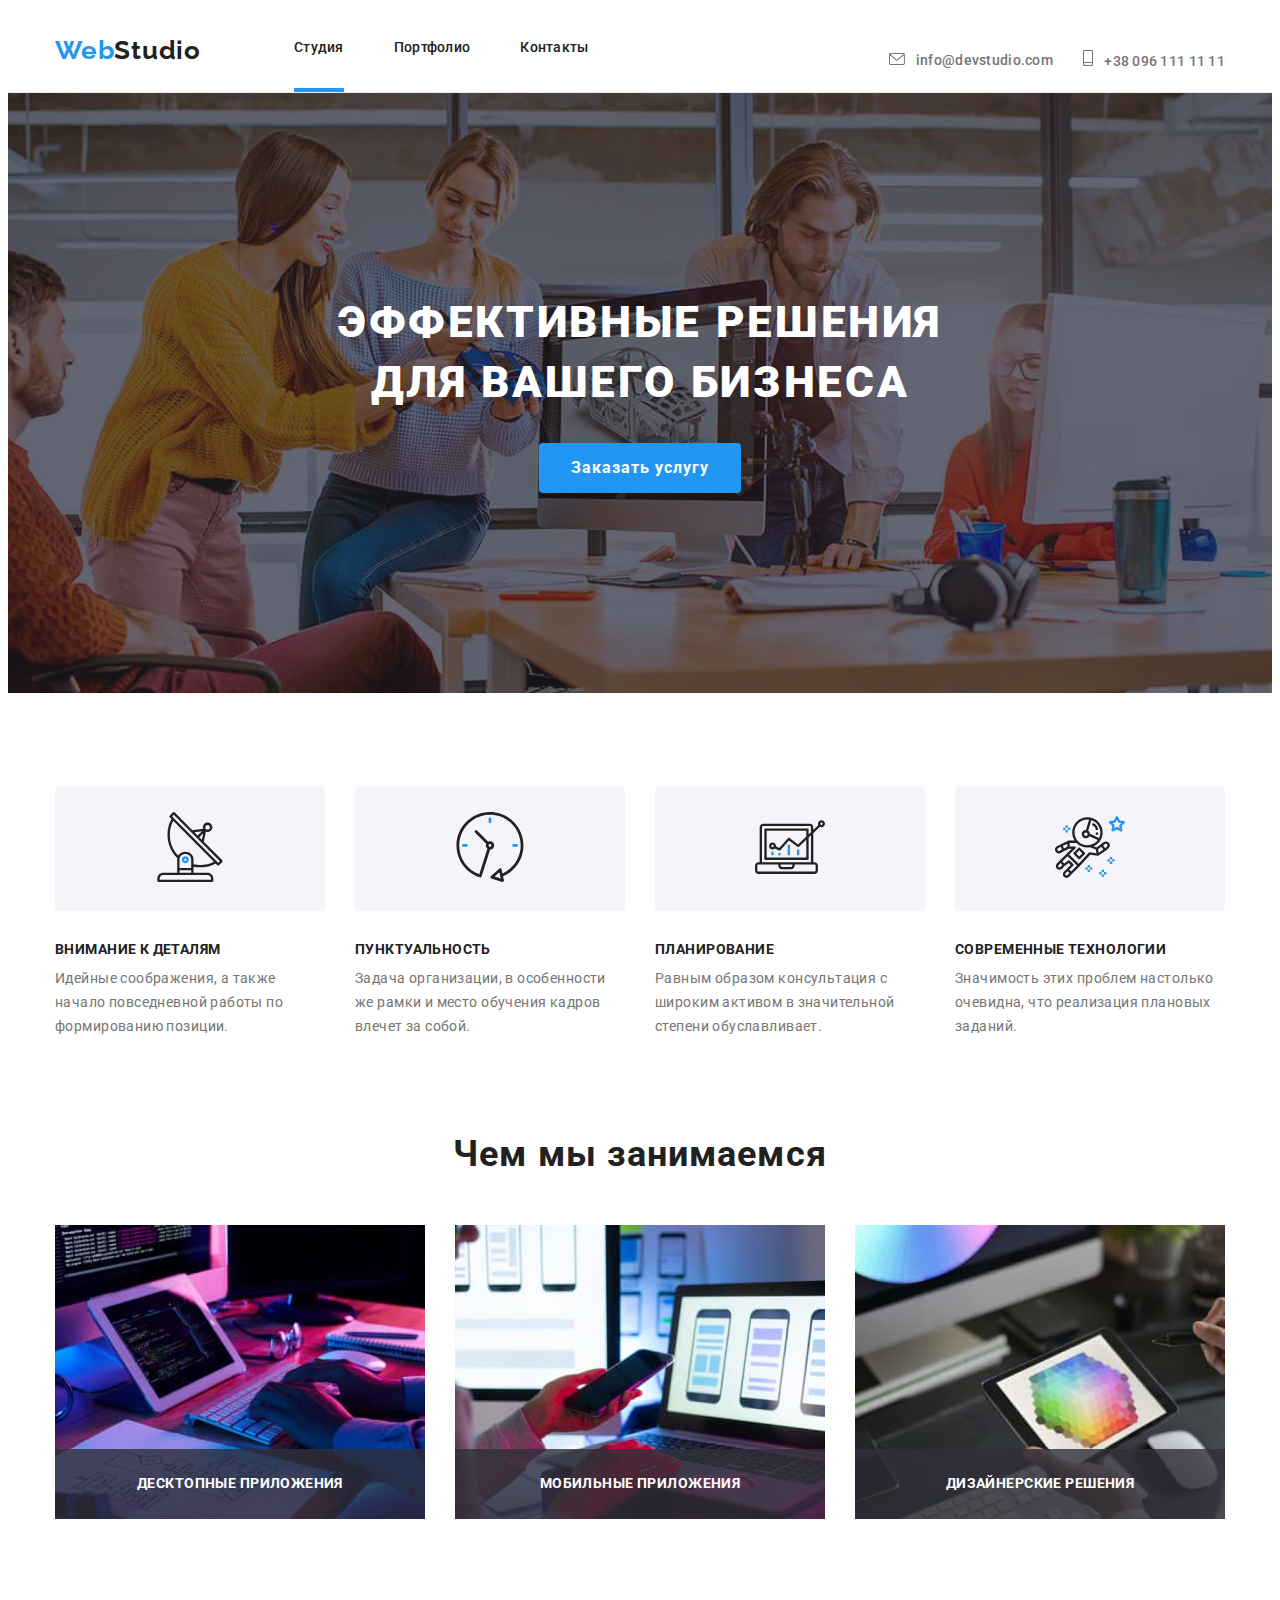
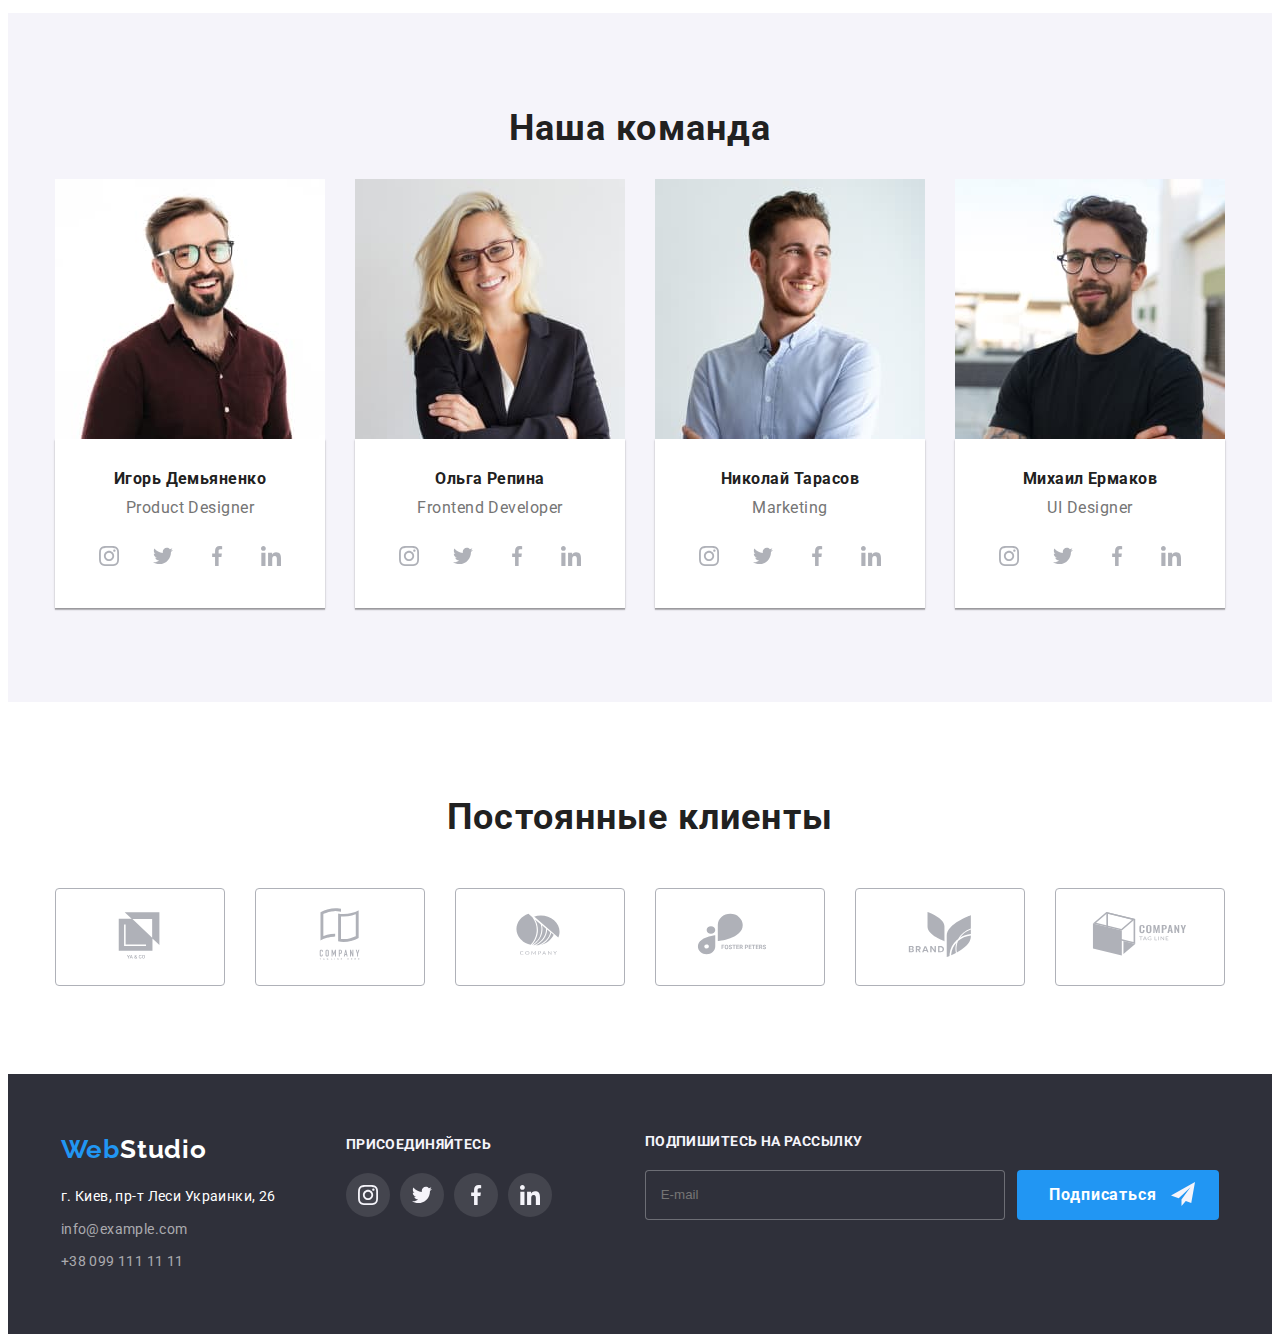
==== commit f362c9b9: "remarks" ====
--- a/index.html
+++ b/index.html
@@ -44,6 +44,7 @@
             </svg>
           </button>
         </div>
+        
         <div class="navigation" id="navigation-container" data-menu>
           <nav class="navigation__menu">
             <ul class="navigation__list">
@@ -60,6 +61,7 @@
               </li>
             </ul>
           </nav>
+          <div>
           <ul class="contacts">
             <li class="contacts__item">
               <a
@@ -120,6 +122,7 @@
               <a class="social-mobile__link" href="#">LinkedIn</a>
             </li>
           </ul>
+          </div>
         </div>
       </div>
     </header>
@@ -200,8 +203,8 @@
             <li class="wwd__item">
               <div class="wwd__wrap">
                 <pircture>
-                  <source srcset="/images/webstudio/wwd/what-we-do-l.jpg 1x, 
-                  /images/webstudio/wwd/what-we-do-l-2x.jpg 2x" media="(min-width: 1200px)">
+                  <source srcset="./images/webstudio/wwd/what-we-do-l.jpg 1x, 
+                  ./images/webstudio/wwd/what-we-do-l-2x.jpg 2x" media="(min-width: 1200px)">
                   <img
                   class="wwd__image"
                   src="/images/webstudio/wwd/what-we-do-l.jpg"
--- a/css/main.min.css
+++ b/css/main.min.css
@@ -1,2 +1,2 @@
-p,h1,h2,h3,h4,h5,h6{margin:0px}a{text-decoration:none}button{cursor:pointer}img{display:block}:root{--main-text-color: #212121;--additional-text-color: #757575;--brand-color: #2196f3;--hover-color: #2196f3;--bgc-total: #2f303a;--bgc-additional: #ffffff;--bgc-button-portfolio: #f5f4fa}html{-webkit-box-sizing:border-box;box-sizing:border-box}*,*::before,*::after{-webkit-box-sizing:inherit;box-sizing:inherit}body{font-family:"Roboto", "Verdana", "Tahoma", sans-serif;font-style:normal;font-weight:400}main{position:relative;display:block}a{margin:0;padding:0}ul{margin:0;padding:0;list-style-type:none}img{display:block;max-width:100%;height:auto}.container{margin:0px auto;padding-left:15px;padding-right:15px;width:100%;min-width:320px}@media screen and (min-width: 480px){.container{width:480px}}@media screen and (min-width: 768px){.container{width:768px}}@media screen and (min-width: 1200px){.container{width:1200px}}.hidden{opacity:0;font-size:0px;line-height:0px;display:none;color:transparent;visibility:hidden;overflow:hidden;width:0px;height:0px}@media screen and (min-width: 768px){.current-link{color:var(--hover-color);border-bottom:4px solid var(--hover-color)}}.navigation__list,.social,.advantages__list,.wwd__list,.team__list,.clients__list,.switch,.galery,.adress{margin:0 auto;padding:0px;list-style:none}.contacts{list-style:none}.social,.social__link,.main-btn,.wwd__list,.clients__list{display:-webkit-box;display:-ms-flexbox;display:flex;-webkit-box-pack:center;-ms-flex-pack:center;justify-content:center;-webkit-box-align:center;-ms-flex-align:center;align-items:center}.logo{color:var(--main-text-color);font-family:"Raleway";font-style:normal;font-weight:700;font-size:24px;line-height:1.17;letter-spacing:.03em}@media screen and (min-width: 1200px){.logo{font-size:26px;line-height:1.19}}.logo--header{display:inherit}@media screen and (min-width: 768px){.logo--header{margin-right:84px}}@media screen and (min-width: 1200px){.logo--header{margin-right:93px}}.logo__img{display:inline-block;color:var(--brand-color)}.logo--footer{display:block;margin-bottom:20px}.logo__text--footer{color:var(--bgc-additional)}.navigation{max-width:100%;background-color:#ffffff}@media screen and (max-width: 767px){.navigation{display:none;position:fixed;top:0;left:0;right:0;bottom:0;z-index:1;padding-top:48px;padding-bottom:48px;padding-left:40px;padding-right:10px}}@media screen and (min-width: 768px){.navigation{display:-webkit-box;display:-ms-flexbox;display:flex;-webkit-box-pack:justify;-ms-flex-pack:justify;justify-content:space-between;-webkit-box-align:center;-ms-flex-align:center;align-items:center}}.navigation.is-open{display:block;height:100vh}@media screen and (max-width: 767px){.navigation__list{margin-bottom:302px}}@media screen and (min-width: 768px){.navigation__list{display:-webkit-box;display:-ms-flexbox;display:flex}}@media screen and (min-width: 768px){.navigation__item+.navigation__item{margin-left:50px}}.navigation__link{display:block;color:var(--main-text-color);-webkit-transition:color 250ms cubic-bezier(0.4, 0, 0.2, 1);transition:color 250ms cubic-bezier(0.4, 0, 0.2, 1);font-family:"Roboto";font-style:normal;font-weight:500;font-size:40px;line-height:1.17;letter-spacing:.02em}@media screen and (min-width: 768px){.navigation__link{font-size:14px;line-height:1.14;padding-top:32px;padding-right:0px;padding-left:0px;padding-bottom:32px}}.navigation__link:hover,.navigation__link:focus{color:var(--hover-color)}.navigation__link:hover::after{background-color:var(--hover-color)}@media screen and (max-width: 767px){.navigation__item:not(:last-child){margin-bottom:32px}}.social__item{width:44px;height:44px}.social__item+.social__item{margin-left:10px}.social__link{width:100%;height:100%;background-color:transparent;border-radius:50%;fill:#afb1b8;-webkit-transition:background-color 250ms cubic-bezier(0.4, 0, 0.2, 1),fill 250ms cubic-bezier(0.4, 0, 0.2, 1);transition:background-color 250ms cubic-bezier(0.4, 0, 0.2, 1),fill 250ms cubic-bezier(0.4, 0, 0.2, 1)}.social__link:hover,.social__link:focus{outline:none;background-color:#2196f3;fill:#ffffff}.social__link--color{fill:var(--bgc-button-portfolio);background-color:rgba(255,255,255,0.1);-webkit-transition:background-color 250ms cubic-bezier(0.4, 0, 0.2, 1);transition:background-color 250ms cubic-bezier(0.4, 0, 0.2, 1)}.social__link--color:hover,.social__link--color:focus{outline:none;background-color:#2196f3}.main-btn{margin:0 auto;min-width:200px;border-radius:4px;padding:10px 32px;font-family:"Roboto";font-style:normal;font-weight:700;font-size:16px;line-height:1.88;letter-spacing:.06em;background-color:var(--brand-color);color:var(--bgc-additional);cursor:pointer;border:none}.subscribe__btn{padding-right:62px}.header{min-width:320px;border-bottom:1px solid #ececec}.header__wrap{position:relative;margin:0 auto;padding-top:16px;padding-bottom:16px;display:-webkit-box;display:-ms-flexbox;display:flex;-webkit-box-pack:justify;-ms-flex-pack:justify;justify-content:space-between;-webkit-box-align:center;-ms-flex-align:center;align-items:center}@media screen and (min-width: 768px){.header__wrap{padding-top:0px;padding-bottom:0px}}@media screen and (min-width: 1200px){.header__wrap{-webkit-box-pack:start;-ms-flex-pack:start;justify-content:flex-start}}@media screen and (min-width: 768px){.header__hidepart{display:none}}.header__button{position:absolute;top:10px;right:15px;display:-webkit-inline-box;display:-ms-inline-flexbox;display:inline-flex;margin:0;padding:0;border:none;background-color:#ffffff}.header__button:hover,.header__button:focus .icon-menu{fill:var(--hover-color)}.header__button-close{display:-webkit-inline-box;display:-ms-inline-flexbox;display:inline-flex;margin:0;padding:0;border:none;background-color:#ffffff}@media screen and (min-width: 768px){.header__button-close{display:none}}.header__button-close:hover,.header__button-close:focus .icon-cross{fill:var(--hover-color)}.header__button.is-open .icon-cross{display:block}.header__button-close{position:absolute;top:10px;right:15px}@media screen and (max-width: 767px){.contacts{display:-webkit-box;display:-ms-flexbox;display:flex;-webkit-box-orient:vertical;-webkit-box-direction:reverse;-ms-flex-direction:column-reverse;flex-direction:column-reverse}}@media screen and (min-width: 768px){.contacts{margin-top:0;margin-bottom:0;margin-left:84px;margin-right:0}}@media screen and (min-width: 1200px){.contacts{display:-webkit-box;display:-ms-flexbox;display:flex;position:absolute;right:15px}}.contacts__link{font-family:"Roboto";font-style:normal;font-weight:500;font-size:12px;line-height:1.14;letter-spacing:.02em;color:#2196f3;color:var(--additional-text-color);-webkit-transition:color 250ms cubic-bezier(0.4, 0, 0.2, 1);transition:color 250ms cubic-bezier(0.4, 0, 0.2, 1)}@media screen and (max-width: 767px){.contacts__link{margin-left:40px}}@media screen and (min-width: 1200px){.contacts__link{font-size:14px}}.contacts__link:hover,.contacts__link:focus{color:var(--hover-color)}@media screen and (max-width: 767px){.contact__link--phone{display:block;font-family:"Roboto";font-style:normal;font-weight:500;font-size:34px;line-height:1.17;letter-spacing:.02em;color:#2196f3;margin:0;margin-bottom:32px}}@media screen and (max-width: 767px){.contact__link--email{display:block;font-family:"Roboto";font-style:normal;font-weight:500;font-size:24px;line-height:1.17;letter-spacing:.02em;color:#757575;margin:0;margin-bottom:64px}}.social-mobile{display:none;max-width:100%}@media screen and (max-width: 767px){.social-mobile{display:-webkit-box;display:-ms-flexbox;display:flex;-ms-flex-wrap:wrap;flex-wrap:wrap}}.social-mobile__item:first-child{padding-right:10px}.social-mobile__item:last-child{padding-left:10px}.social-mobile__item:nth-child(2){padding-left:10px;padding-right:10px;border-left:1px solid rgba(33,33,33,0.2);border-right:1px solid rgba(33,33,33,0.2)}.social-mobile__item:nth-child(3){padding-left:10px;padding-right:10px;border-right:1px solid rgba(33,33,33,0.2)}.social-mobile__link{font-family:"Roboto";font-style:normal;font-weight:500;font-size:18px;line-height:1.22;letter-spacing:.02em;color:#2196f3}@media screen and (min-width: 1200px){.contacts__item+.contacts__item{margin-left:30px}}.contacts__icon-envelope{margin-right:8px;width:16px;height:12px;fill:currentColor}@media screen and (max-width: 767px){.contacts__icon-envelope{display:none}}.contacts__icon-smartphone{width:10px;height:16px;margin-right:8px;fill:currentColor}@media screen and (max-width: 767px){.contacts__icon-smartphone{display:none}}.hero{display:block;margin:0px auto;padding-top:118px;padding-bottom:118px;text-align:center;min-width:320px;width:100%;background-repeat:no-repeat;background-position:center;background-size:cover;background-color:#c4c4c4;background-image:-webkit-gradient(linear, left top, left bottom, from(rgba(47,48,58,0.4)), to(rgba(47,48,58,0.4))),url(/images/webstudio/hero-bg/bg-mobile.jpg);background-image:linear-gradient(rgba(47,48,58,0.4), rgba(47,48,58,0.4)),url(/images/webstudio/hero-bg/bg-mobile.jpg)}@media (min-device-pixel-ratio: 2), (-webkit-min-device-pixel-ratio: 2), (min-resolution: 192dpi), (min-resolution: 2dppx){.hero .box{background-image:-webkit-gradient(linear, left top, left bottom, from(rgba(47,48,58,0.4)), to(rgba(47,48,58,0.4))),url(/images/webstudio/hero-bg/bg-mobile-2x.jpg);background-image:linear-gradient(rgba(47,48,58,0.4), rgba(47,48,58,0.4)),url(/images/webstudio/hero-bg/bg-mobile-2x.jpg)}}@media screen and (min-width: 768px){.hero{background-image:-webkit-gradient(linear, left top, left bottom, from(rgba(47,48,58,0.4)), to(rgba(47,48,58,0.4))),url(/images/webstudio/hero-bg/bg-tablet.jpg);background-image:linear-gradient(rgba(47,48,58,0.4), rgba(47,48,58,0.4)),url(/images/webstudio/hero-bg/bg-tablet.jpg)}}@media screen and (min-width: 768px) and (min-device-pixel-ratio: 2), screen and (min-width: 768px) and (-webkit-min-device-pixel-ratio: 2), screen and (min-width: 768px) and (min-resolution: 192dpi), screen and (min-width: 768px) and (min-resolution: 2dppx){.hero .box{background-image:-webkit-gradient(linear, left top, left bottom, from(rgba(47,48,58,0.4)), to(rgba(47,48,58,0.4))),url(/images/webstudio/hero-bg/bg-tablet-2x.jpg);background-image:linear-gradient(rgba(47,48,58,0.4), rgba(47,48,58,0.4)),url(/images/webstudio/hero-bg/bg-tablet-2x.jpg)}}@media screen and (min-width: 1200px){.hero{background-image:-webkit-gradient(linear, left top, left bottom, from(rgba(47,48,58,0.4)), to(rgba(47,48,58,0.4))),url(/images/webstudio/hero-bg/bg-desktop.jpg);background-image:linear-gradient(rgba(47,48,58,0.4), rgba(47,48,58,0.4)),url(/images/webstudio/hero-bg/bg-desktop.jpg)}}@media screen and (min-width: 1200px) and (min-device-pixel-ratio: 2), screen and (min-width: 1200px) and (-webkit-min-device-pixel-ratio: 2), screen and (min-width: 1200px) and (min-resolution: 192dpi), screen and (min-width: 1200px) and (min-resolution: 2dppx){.hero .box{background-image:-webkit-gradient(linear, left top, left bottom, from(rgba(47,48,58,0.4)), to(rgba(47,48,58,0.4))),url(/images/webstudio/hero-bg/bg-desktop-2x.jpg);background-image:linear-gradient(rgba(47,48,58,0.4), rgba(47,48,58,0.4)),url(/images/webstudio/hero-bg/bg-desktop-2x.jpg)}}@media screen and (min-width: 1200px){.hero{padding-top:200px;padding-bottom:200px;max-width:1600px}}.hero__title{margin:0px auto;margin-bottom:30px;text-align:center;text-transform:uppercase;color:#ffffff;color:var(--bgc-additional);font-family:"Roboto";font-style:normal;font-weight:900;font-size:26px;line-height:1.61;letter-spacing:.06em}@media screen and (min-width: 1200px){.hero__title{font-family:"Roboto";font-style:normal;font-weight:900;font-size:44px;line-height:1.36;letter-spacing:.06em}}.advantages{padding-top:60px;padding-bottom:60px;text-align:center}@media screen and (min-width: 1200px){.advantages{padding-top:94px;padding-bottom:94px}}.advantages__list{margin:-15px}@media screen and (min-width: 768px){.advantages__list{display:-webkit-box;display:-ms-flexbox;display:flex;-ms-flex-wrap:wrap;flex-wrap:wrap;-webkit-box-pack:center;-ms-flex-pack:center;justify-content:center}}.advantages__item{margin:15px}@media screen and (min-width: 768px){.advantages__item{width:calc((100% - 60px) / 2)}}@media screen and (min-width: 1200px){.advantages__item{width:calc((100% - 120px) / 4)}}.advantages__wrap{margin-bottom:30px;padding-top:25px;padding-bottom:25px;text-align:center;background-color:#f5f4fa;border-radius:4px}.advantages__title{margin-bottom:10px;font-family:"Roboto";font-style:normal;font-weight:700;font-size:14px;line-height:1.14;letter-spacing:.03em;text-align:center;text-transform:uppercase;color:#212121}@media screen and (min-width: 1200px){.advantages__title{font-family:"Roboto";font-style:normal;font-weight:700;font-size:14px;line-height:1.17;letter-spacing:.03em;text-align:start}}.advantages__desctiption{font-family:"Roboto";font-style:normal;font-weight:400;font-size:14px;line-height:1.71;letter-spacing:.03em;text-align:start;color:var(--additional-text-color)}.wwd{display:none}.wwd__box{padding-bottom:94px}.wwd__title{margin-bottom:50px;text-align:center;font-family:"Roboto";font-style:normal;font-weight:700;font-size:36px;line-height:1.17;letter-spacing:.03em;color:var(--main-text-color)}@media screen and (min-width: 1200px){.wwd{display:contents}}.wwd__item+.wwd__item{margin-left:30px}.wwd__wrap{position:relative}.wwd__image{width:370px}.wwd__description{position:absolute;bottom:0;width:100%;padding-top:27px;padding-bottom:27px;text-align:center;font-family:"Roboto";font-style:normal;font-weight:700;font-size:14px;line-height:1.14;letter-spacing:.03em;text-transform:uppercase;color:#ffffff;background-color:rgba(47,48,58,0.8)}.team{padding-top:60px;padding-bottom:60px;background-color:#f5f4fa}@media screen and (min-width: 1200px){.team{padding-top:94px;padding-bottom:94px}}.team__title{display:block;margin-bottom:30px;text-align:center;color:var(--main-text-color);font-family:"Roboto";font-style:normal;font-weight:700;font-size:28px;line-height:1.18;letter-spacing:.03em}@media screen and (min-width: 1200px){.team__title{font-size:36px}}.team__list{margin:-15px;display:-webkit-box;display:-ms-flexbox;display:flex;-ms-flex-wrap:wrap;flex-wrap:wrap;-webkit-box-pack:center;-ms-flex-pack:center;justify-content:center}.team__item{width:100%;margin:15px}@media screen and (min-width: 768px){.team__item{width:calc((100% - 60px) / 2)}}@media screen and (min-width: 1200px){.team__item{width:calc((100% - 120px) / 4)}}.team__photo{width:100%}.team__wrap{padding-top:30px;padding-bottom:30px;background-color:#ffffff;-webkit-box-shadow:0px 1px 3px rgba(0,0,0,0.12),0px 1px 1px rgba(0,0,0,0.14),0px 2px 1px rgba(0,0,0,0.2);box-shadow:0px 1px 3px rgba(0,0,0,0.12),0px 1px 1px rgba(0,0,0,0.14),0px 2px 1px rgba(0,0,0,0.2)}.team__name{margin-bottom:10px;text-align:center;color:var(--main-text-color);font-family:"Roboto";font-style:normal;font-weight:500;font-size:16px;line-height:1.19;letter-spacing:.03em}@media screen and (min-width: 1200px){.team__name{font-weight:700}}.team__position{margin-bottom:16px;text-align:center;color:var(--additional-text-color);font-family:"Roboto";font-style:normal;font-weight:400;font-size:16px;line-height:1.19;letter-spacing:.03em}.clients{padding-top:60px;padding-bottom:60px;text-align:center}@media screen and (min-width: 1200px){.clients{padding-top:94px;padding-bottom:94px}}.clients__title{margin-bottom:30px;display:inline-block;text-align:center;color:var(--main-text-color);font-family:"Roboto";font-style:normal;font-weight:700;font-size:28px;line-height:1.17;letter-spacing:.03em}@media screen and (min-width: 1200px){.clients__title{font-size:36px;margin-bottom:50px}}.clients__list{margin:-15px;-ms-flex-wrap:wrap;flex-wrap:wrap}.clients__item{width:calc((100% - 60px) / 2);height:92px;margin:15px}@media screen and (min-width: 768px){.clients__item{width:calc((100% - 90px) / 3)}}@media screen and (min-width: 1200px){.clients__item{width:calc((100% - 180px) / 6)}}.clients__link{display:block;padding-top:16px;padding-bottom:16px;border:1px solid #afb1b8;border-radius:4px;cursor:pointer;color:#afb1b8;-webkit-transition:border 250ms cubic-bezier(0.4, 0, 0.2, 1),color 250ms cubic-bezier(0.4, 0, 0.2, 1);transition:border 250ms cubic-bezier(0.4, 0, 0.2, 1),color 250ms cubic-bezier(0.4, 0, 0.2, 1)}.clients__link:hover,.clients__link:focus{outline:none;border:1px solid var(--hover-color);color:var(--hover-color)}.clients__icon{width:106px;height:60px;fill:currentColor}.portfolio{padding-top:60px;padding-bottom:60px}@media screen and (min-width: 1200px){.portfolio{padding-top:94px;padding-bottom:94px}}.switch{margin-bottom:40px;display:-webkit-box;display:-ms-flexbox;display:flex;-ms-flex-wrap:wrap;flex-wrap:wrap;-webkit-box-pack:start;-ms-flex-pack:start;justify-content:start}@media screen and (min-width: 768px){.switch{margin-bottom:30px;-ms-flex-wrap:nowrap;flex-wrap:nowrap;-webkit-box-pack:center;-ms-flex-pack:center;justify-content:center}}@media screen and (min-width: 1200px){.switch{margin-bottom:50px}}.switch__item:not(:last-child){margin-right:8px}@media screen and (max-width: 767px){.switch__item:nth-child(-n+3){margin-bottom:15px}}.switch__btn{padding-top:6px;padding-bottom:6px;padding-left:22px;padding-right:22px;border:none;border-radius:4px;text-align:center;font-family:"Roboto";font-style:normal;font-weight:500;font-size:16px;line-height:1.63;letter-spacing:.03em;color:var(--main-text-color);background-color:var(--bgc-button-portfolio);-webkit-transition:color 250ms cubic-bezier(0.4, 0, 0.2, 1),background-color 250ms cubic-bezier(0.4, 0, 0.2, 1);transition:color 250ms cubic-bezier(0.4, 0, 0.2, 1),background-color 250ms cubic-bezier(0.4, 0, 0.2, 1)}.switch__btn:focus,.switch__btn:hover{background-color:var(--hover-color);color:var(--bgc-additional);outline:none}.galery{display:-webkit-box;display:-ms-flexbox;display:flex;-ms-flex-wrap:wrap;flex-wrap:wrap;-webkit-box-pack:start;-ms-flex-pack:start;justify-content:flex-start;margin:-15px}.galery__item{margin:15px;width:100%;border:1px solid #eeeeee;-webkit-transition:-webkit-box-shadow 250ms cubic-bezier(0.4, 0, 0.2, 1);transition:-webkit-box-shadow 250ms cubic-bezier(0.4, 0, 0.2, 1);transition:box-shadow 250ms cubic-bezier(0.4, 0, 0.2, 1);transition:box-shadow 250ms cubic-bezier(0.4, 0, 0.2, 1), -webkit-box-shadow 250ms cubic-bezier(0.4, 0, 0.2, 1)}.galery__item:hover{-webkit-box-shadow:0px 1px 1px rgba(0,0,0,0.12),0px 4px 4px rgba(0,0,0,0.06),1px 4px 6px rgba(0,0,0,0.16);box-shadow:0px 1px 1px rgba(0,0,0,0.12),0px 4px 4px rgba(0,0,0,0.06),1px 4px 6px rgba(0,0,0,0.16)}@media screen and (min-width: 768px){.galery__item{width:calc((100% - 60px) / 2)}}@media screen and (min-width: 1200px){.galery__item{width:calc((100% - 90px) / 3)}}.galery__thumb{position:relative;overflow:hidden}.galery__image{display:block;width:100%}.galery__description{position:absolute;bottom:0;-webkit-transform:translateY(100%);transform:translateY(100%);opacity:0;-webkit-transition:opacity 250ms cubic-bezier(0.4, 0, 0.2, 1),-webkit-transform 250ms cubic-bezier(0.4, 0, 0.2, 1);transition:opacity 250ms cubic-bezier(0.4, 0, 0.2, 1),-webkit-transform 250ms cubic-bezier(0.4, 0, 0.2, 1);transition:transform 250ms cubic-bezier(0.4, 0, 0.2, 1),opacity 250ms cubic-bezier(0.4, 0, 0.2, 1);transition:transform 250ms cubic-bezier(0.4, 0, 0.2, 1),opacity 250ms cubic-bezier(0.4, 0, 0.2, 1),-webkit-transform 250ms cubic-bezier(0.4, 0, 0.2, 1);overflow:hidden;width:100%;height:100%;padding-top:63px;padding-bottom:63px;padding-left:24px;padding-right:24px;font-family:"Roboto";font-style:normal;font-weight:400;font-size:18px;line-height:1.55;letter-spacing:.03em;color:var(--bgc-additional);background-color:rgba(33,150,243,0.9)}.galery__info{padding-top:20px;padding-bottom:20px;padding-left:24px;padding-right:24px}.galery__item:hover .galery__description,.galery__info{-webkit-transform:translateY(0);transform:translateY(0);opacity:1}.galery__title{font-family:"Roboto";font-style:normal;font-weight:700;font-size:18px;line-height:2;letter-spacing:.06em;color:var(--main-text-color)}.galery__type{font-family:"Roboto";font-style:normal;font-weight:400;font-size:16px;line-height:1.88;letter-spacing:.03em;color:var(--additional-text-color)}.footer{margin:0px auto;padding-top:60px;padding-bottom:60px;background-color:var(--bgc-total);min-width:320px}@media screen and (max-width: 1199px){.footer{text-align:center}}@media screen and (min-width: 768px){.footer__wrap{display:-webkit-box;display:-ms-flexbox;display:flex;-ms-flex-wrap:wrap;flex-wrap:wrap;-webkit-box-pack:center;-ms-flex-pack:center;justify-content:center}}.adress__item:not(:last-child){margin-bottom:9px}@media screen and (max-width: 1199px){.footer__top{display:block;margin-bottom:60px}}.adress__map{font-family:"Roboto";font-style:normal;font-weight:400;font-size:14px;line-height:1.71;letter-spacing:.03em;color:var(--bgc-additional)}.adress__contacts{font-family:"Roboto";font-style:normal;font-weight:400;font-size:14px;line-height:1.71;letter-spacing:.03em;color:rgba(255,255,255,0.6)}@media screen and (min-width: 768px){.footer-mid{margin-left:165px}}@media screen and (min-width: 1200px){.footer-mid{margin-left:70px;margin-right:93px}}.footer-mid__title{display:inline-block;margin-bottom:20px;font-family:"Roboto";font-style:normal;font-weight:700;font-size:14px;line-height:1.14;letter-spacing:.03em;text-transform:uppercase;color:var(--bgc-button-portfolio)}.footer-mid__item{width:44px;height:44px}.footer-mid__item+.footer-mid__item{margin-left:10px}@media screen and (max-width: 767px){.social__item--footer{display:block;margin-bottom:60px}}.footer-subscribe{fill:black}.footer-subscribe__label{display:block;margin-bottom:20px;font-family:"Roboto";font-style:normal;font-weight:700;font-size:14px;line-height:1.14;letter-spacing:.03em;text-transform:uppercase;color:var(--bgc-button-portfolio)}.user-email-input{width:360px;height:50px;padding:15px;color:var(--bgc-button-portfolio);border:1px solid rgba(255,255,255,0.3);border-radius:4px;background-color:var(--bgc-total)}@media screen and (max-width: 767px){.user-email-input{margin-bottom:20px;width:100%;max-width:450px}}@media screen and (min-width: 768px) and (max-width: 1199px){.user-email-input{width:450px;margin-bottom:20px}}@media screen and (min-width: 1200px){.user-email-input{margin-right:12px}}.subscribe{position:relative;display:-webkit-box;display:-ms-flexbox;display:flex;text-align:center}@media screen and (max-width: 768px){.subscribe{display:-webkit-box;display:-ms-flexbox;display:flex;-ms-flex-wrap:wrap;flex-wrap:wrap;-webkit-box-pack:center;-ms-flex-pack:center;justify-content:center}}@media screen and (max-width: 1199px){.subscribe{-webkit-box-orient:vertical;-webkit-box-direction:normal;-ms-flex-direction:column;flex-direction:column;-webkit-box-align:center;-ms-flex-align:center;align-items:center}}.subscribe__wrap{position:relative;display:-webkit-box;display:-ms-flexbox;display:flex}.subscribe__icon{position:absolute;top:0;right:0;-webkit-transform:translate(-100%, 50%);transform:translate(-100%, 50%);fill:var(--bgc-button-portfolio)}.backdrop{position:fixed;top:0;left:0;width:100vw;height:100vh;background-color:rgba(0,0,0,0.2);opacity:1;-webkit-transition:opacity 500ms;transition:opacity 500ms}.backdrop.is-hidden{opacity:0;visibility:none;pointer-events:none}.modal-main{position:fixed;top:50%;left:50%;-webkit-transform:translate(-50%, -50%);transform:translate(-50%, -50%);width:calc(100% - 30px);max-width:450px;padding:40px;background:#ffffff;-webkit-box-shadow:0px 1px 3px rgba(0,0,0,0.12),0px 1px 1px rgba(0,0,0,0.14),0px 2px 1px rgba(0,0,0,0.2);box-shadow:0px 1px 3px rgba(0,0,0,0.12),0px 1px 1px rgba(0,0,0,0.14),0px 2px 1px rgba(0,0,0,0.2);border-radius:4px}@media screen and (min-width: 1200px){.modal-main{max-width:none;width:528px}}.modal-close-link{position:absolute;top:8px;right:8px;display:block;width:30px;height:30px;border-radius:50%;border:1px solid rgba(0,0,0,0.1)}.modal-close-link:hover .modal-close-icon{fill:var(--hover-color)}.modal-close-icon{position:absolute;top:5px;right:5px;width:18px;height:18px;-webkit-transition:fill 250ms cubic-bezier(0.4, 0, 0.2, 1);transition:fill 250ms cubic-bezier(0.4, 0, 0.2, 1)}.modal-user-title{display:block;margin-bottom:12px;font-family:"Roboto";font-style:normal;font-weight:700;font-size:20px;line-height:1.15;letter-spacing:.03em;color:var(--main-text-color)}.lable{display:block;margin-bottom:4px;font-family:"Roboto";font-style:normal;font-weight:500;font-size:12px;line-height:1.17;letter-spacing:.01em;color:#757575}.input-container{margin-bottom:10px}.input-container:last-child{margin-bottom:20px}.input-wrap{position:relative}.input{display:block;width:100%;height:40px;padding-left:30px;margin-bottom:10px;font-family:"Roboto";font-style:normal;font-weight:500;font-size:16px;line-height:1.15;letter-spacing:.03em;color:#212121;outline:none;border:1px solid rgba(33,33,33,0.2);border-radius:4px;-webkit-transition:border 250ms cubic-bezier(0.4, 0, 0.2, 1);transition:border 250ms cubic-bezier(0.4, 0, 0.2, 1)}.input:hover,.input:focus,.user-comments-area:hover,.user-comments-area:focus{border:1px solid var(--hover-color);border-radius:4px}.input-wrap:hover .input-icon{fill:var(--hover-color)}.input:focus+.input-icon{fill:var(--hover-color)}.input-icon{position:absolute;left:10px;top:50%;-webkit-transform:translateY(-50%);transform:translateY(-50%);fill:var(--main-text-color)}.user-comments-area{width:100%;height:120px;resize:none;padding:12px 16px;outline:none;border:1px solid rgba(33,33,33,0.2);border-radius:4px}.user-comments-area::-webkit-input-placeholder{font-family:"Roboto";font-style:normal;font-weight:500;font-size:12px;line-height:1.17;letter-spacing:.01em;color:rgba(117,117,117,0.5)}.user-comments-area:-ms-input-placeholder{font-family:"Roboto";font-style:normal;font-weight:500;font-size:12px;line-height:1.17;letter-spacing:.01em;color:rgba(117,117,117,0.5)}.user-comments-area::-ms-input-placeholder{font-family:"Roboto";font-style:normal;font-weight:500;font-size:12px;line-height:1.17;letter-spacing:.01em;color:rgba(117,117,117,0.5)}.user-comments-area::placeholder{font-family:"Roboto";font-style:normal;font-weight:500;font-size:12px;line-height:1.17;letter-spacing:.01em;color:rgba(117,117,117,0.5)}.modal-checkbox{margin-bottom:30px;display:-webkit-box;display:-ms-flexbox;display:flex;-webkit-box-align:center;-ms-flex-align:center;align-items:center}.icon-vector{position:absolute;top:0;left:0;z-index:1;border-radius:2px}@media screen and (min-width: 1200px){.icon-vector{-webkit-transform:translateY(20%);transform:translateY(20%)}}.icon-border{position:absolute;top:0;left:0;display:-webkit-box;display:-ms-flexbox;display:flex;-webkit-box-align:center;-ms-flex-align:center;align-items:center;-webkit-box-pack:center;-ms-flex-pack:center;justify-content:center;width:16px;height:16px;border:2px solid #212121;border-radius:2px}@media screen and (min-width: 1200px){.icon-border{-webkit-transform:translateY(20%);transform:translateY(20%)}}.accept{display:-webkit-box;display:-ms-flexbox;display:flex;-webkit-box-pack:center;-ms-flex-pack:center;justify-content:center;-webkit-box-align:center;-ms-flex-align:center;align-items:center;position:relative;font-family:"Roboto";font-style:normal;font-weight:500;font-size:14px;line-height:1.71;letter-spacing:.03em;color:var(--additional-text-color)}.input-check{position:absolute}.icon-vector{width:16px;height:16px;fill:transparent}.input-check:checked+.icon-border{background-color:#2196f3;border:none}.input-check:checked+.icon-vector{background-color:#2196f3;fill:#ffffff}.policy-text{padding-left:25px;font-family:"Roboto";font-style:normal;font-weight:400;font-size:12px;line-height:1.17;letter-spacing:.03em}@media screen and (min-width: 1200px){.policy-text{font-size:14px;line-height:1.71}}.policy{margin-left:4px;-webkit-text-decoration-line:underline;text-decoration-line:underline;font-family:"Roboto";font-style:normal;font-weight:400;font-size:12px;line-height:1.17;letter-spacing:.03em;color:var(--hover-color)}@media screen and (min-width: 1200px){.policy{font-size:14px;line-height:1.71}}.button-modal-send{display:-webkit-box;display:-ms-flexbox;display:flex;-webkit-box-align:center;-ms-flex-align:center;align-items:center;-webkit-box-pack:center;-ms-flex-pack:center;justify-content:center;margin:0 auto;width:200px;height:50px;font-family:"Roboto";font-style:normal;font-weight:700;font-size:16px;line-height:1.87;letter-spacing:.06em;color:#ffffff;background-color:#188ce8;-webkit-box-shadow:0px 4px 4px rgba(0,0,0,0.15);box-shadow:0px 4px 4px rgba(0,0,0,0.15);border-radius:4px;border:none}
+p,h1,h2,h3,h4,h5,h6{margin:0px}a{text-decoration:none}button{cursor:pointer}img{display:block}:root{--main-text-color: #212121;--additional-text-color: #757575;--brand-color: #2196f3;--hover-color: #2196f3;--bgc-total: #2f303a;--bgc-additional: #ffffff;--bgc-button-portfolio: #f5f4fa}html{-webkit-box-sizing:border-box;box-sizing:border-box}*,*::before,*::after{-webkit-box-sizing:inherit;box-sizing:inherit}body{font-family:"Roboto", "Verdana", "Tahoma", sans-serif;font-style:normal;font-weight:400}main{position:relative;display:block}a{margin:0;padding:0}ul{margin:0;padding:0;list-style-type:none}img{display:block;max-width:100%;height:auto}.container{margin:0px auto;padding-left:15px;padding-right:15px;width:100%;min-width:320px}@media screen and (min-width: 480px){.container{width:480px}}@media screen and (min-width: 768px){.container{width:768px}}@media screen and (min-width: 1200px){.container{width:1200px}}.hidden{opacity:0;font-size:0px;line-height:0px;display:none;color:transparent;visibility:hidden;overflow:hidden;width:0px;height:0px}@media screen and (min-width: 768px){.current-link{color:var(--hover-color);border-bottom:4px solid var(--hover-color)}}.navigation__list,.social,.advantages__list,.wwd__list,.team__list,.clients__list,.switch,.galery,.adress{margin:0 auto;padding:0px;list-style:none}.contacts{list-style:none}.social,.social__link,.main-btn,.wwd__list,.clients__list{display:-webkit-box;display:-ms-flexbox;display:flex;-webkit-box-pack:center;-ms-flex-pack:center;justify-content:center;-webkit-box-align:center;-ms-flex-align:center;align-items:center}.logo{color:var(--main-text-color);font-family:"Raleway";font-style:normal;font-weight:700;font-size:24px;line-height:1.17;letter-spacing:.03em}@media screen and (min-width: 1200px){.logo{font-size:26px;line-height:1.19}}.logo--header{display:inherit}@media screen and (min-width: 768px){.logo--header{margin-right:84px}}@media screen and (min-width: 1200px){.logo--header{margin-right:93px}}.logo__img{display:inline-block;color:var(--brand-color)}.logo--footer{display:block;margin-bottom:20px}.logo__text--footer{color:var(--bgc-additional)}.navigation{max-width:100%;background-color:#ffffff}@media screen and (max-width: 767px){.navigation{display:none;position:fixed;top:0;left:0;right:0;bottom:0;z-index:1;padding-top:48px;padding-bottom:48px;padding-left:40px;padding-right:10px}}@media screen and (min-width: 768px){.navigation{display:-webkit-box;display:-ms-flexbox;display:flex;-webkit-box-pack:justify;-ms-flex-pack:justify;justify-content:space-between;-webkit-box-align:center;-ms-flex-align:center;align-items:center}}.navigation.is-open{display:-webkit-box;display:-ms-flexbox;display:flex;-webkit-box-orient:vertical;-webkit-box-direction:normal;-ms-flex-direction:column;flex-direction:column;-webkit-box-pack:justify;-ms-flex-pack:justify;justify-content:space-between;height:100vh}@media screen and (min-width: 768px){.navigation__list{display:-webkit-box;display:-ms-flexbox;display:flex}}@media screen and (min-width: 768px){.navigation__item+.navigation__item{margin-left:50px}}.navigation__link{display:block;color:var(--main-text-color);-webkit-transition:color 250ms cubic-bezier(0.4, 0, 0.2, 1);transition:color 250ms cubic-bezier(0.4, 0, 0.2, 1);font-family:"Roboto";font-style:normal;font-weight:500;font-size:40px;line-height:1.17;letter-spacing:.02em}@media screen and (min-width: 768px){.navigation__link{font-size:14px;line-height:1.14;padding-top:32px;padding-right:0px;padding-left:0px;padding-bottom:32px}}.navigation__link:hover,.navigation__link:focus{color:var(--hover-color)}.navigation__link:hover::after{background-color:var(--hover-color)}@media screen and (max-width: 767px){.navigation__item:not(:last-child){margin-bottom:32px}}.social__item{width:44px;height:44px}.social__item+.social__item{margin-left:10px}.social__link{width:100%;height:100%;background-color:transparent;border-radius:50%;fill:#afb1b8;-webkit-transition:background-color 250ms cubic-bezier(0.4, 0, 0.2, 1),fill 250ms cubic-bezier(0.4, 0, 0.2, 1);transition:background-color 250ms cubic-bezier(0.4, 0, 0.2, 1),fill 250ms cubic-bezier(0.4, 0, 0.2, 1)}.social__link:hover,.social__link:focus{outline:none;background-color:#2196f3;fill:#ffffff}.social__link--color{fill:var(--bgc-button-portfolio);background-color:rgba(255,255,255,0.1);-webkit-transition:background-color 250ms cubic-bezier(0.4, 0, 0.2, 1);transition:background-color 250ms cubic-bezier(0.4, 0, 0.2, 1)}.social__link--color:hover,.social__link--color:focus{outline:none;background-color:#2196f3}.main-btn{margin:0 auto;min-width:200px;border-radius:4px;padding:10px 32px;font-family:"Roboto";font-style:normal;font-weight:700;font-size:16px;line-height:1.88;letter-spacing:.06em;background-color:var(--brand-color);color:var(--bgc-additional);cursor:pointer;border:none}.subscribe__btn{padding-right:62px}.header{min-width:320px;border-bottom:1px solid #ececec}.header__wrap{position:relative;margin:0 auto;padding-top:16px;padding-bottom:16px;display:-webkit-box;display:-ms-flexbox;display:flex;-webkit-box-pack:justify;-ms-flex-pack:justify;justify-content:space-between;-webkit-box-align:center;-ms-flex-align:center;align-items:center}@media screen and (min-width: 768px){.header__wrap{padding-top:0px;padding-bottom:0px}}@media screen and (min-width: 1200px){.header__wrap{-webkit-box-pack:start;-ms-flex-pack:start;justify-content:flex-start}}@media screen and (min-width: 768px){.header__hidepart{display:none}}.header__button{position:absolute;top:10px;right:15px;display:-webkit-inline-box;display:-ms-inline-flexbox;display:inline-flex;margin:0;padding:0;border:none;background-color:#ffffff}.header__button:hover,.header__button:focus .icon-menu{fill:var(--hover-color)}.header__button-close{display:-webkit-inline-box;display:-ms-inline-flexbox;display:inline-flex;margin:0;padding:0;border:none;background-color:#ffffff}@media screen and (min-width: 768px){.header__button-close{display:none}}.header__button-close:hover,.header__button-close:focus .icon-cross{fill:var(--hover-color)}.header__button.is-open .icon-cross{display:block}.header__button-close{position:absolute;top:10px;right:15px}@media screen and (max-width: 767px){.contacts{display:-webkit-box;display:-ms-flexbox;display:flex;-webkit-box-orient:vertical;-webkit-box-direction:reverse;-ms-flex-direction:column-reverse;flex-direction:column-reverse}}@media screen and (min-width: 768px){.contacts{margin-top:0;margin-bottom:0;margin-left:84px;margin-right:0}}@media screen and (min-width: 1200px){.contacts{display:-webkit-box;display:-ms-flexbox;display:flex;position:absolute;right:15px}}.contacts__link{font-family:"Roboto";font-style:normal;font-weight:500;font-size:12px;line-height:1.14;letter-spacing:.02em;color:#2196f3;color:var(--additional-text-color);-webkit-transition:color 250ms cubic-bezier(0.4, 0, 0.2, 1);transition:color 250ms cubic-bezier(0.4, 0, 0.2, 1)}@media screen and (max-width: 767px){.contacts__link{margin-left:40px}}@media screen and (min-width: 1200px){.contacts__link{font-size:14px}}.contacts__link:hover,.contacts__link:focus{color:var(--hover-color)}@media screen and (max-width: 767px){.contact__link--phone{display:block;font-family:"Roboto";font-style:normal;font-weight:500;font-size:34px;line-height:1.17;letter-spacing:.02em;color:#2196f3;margin:0;margin-bottom:32px}}@media screen and (max-width: 767px){.contact__link--email{display:block;font-family:"Roboto";font-style:normal;font-weight:500;font-size:24px;line-height:1.17;letter-spacing:.02em;color:#757575;margin:0;margin-bottom:64px}}.social-mobile{display:none;max-width:100%}@media screen and (max-width: 767px){.social-mobile{display:-webkit-box;display:-ms-flexbox;display:flex;-ms-flex-wrap:wrap;flex-wrap:wrap}}.social-mobile__item:first-child{padding-right:10px}.social-mobile__item:last-child{padding-left:10px}.social-mobile__item:nth-child(2){padding-left:10px;padding-right:10px;border-left:1px solid rgba(33,33,33,0.2);border-right:1px solid rgba(33,33,33,0.2)}.social-mobile__item:nth-child(3){padding-left:10px;padding-right:10px;border-right:1px solid rgba(33,33,33,0.2)}.social-mobile__link{font-family:"Roboto";font-style:normal;font-weight:500;font-size:18px;line-height:1.22;letter-spacing:.02em;color:#2196f3}@media screen and (min-width: 1200px){.contacts__item+.contacts__item{margin-left:30px}}.contacts__icon-envelope{margin-right:8px;width:16px;height:12px;fill:currentColor}@media screen and (max-width: 767px){.contacts__icon-envelope{display:none}}.contacts__icon-smartphone{width:10px;height:16px;margin-right:8px;fill:currentColor}@media screen and (max-width: 767px){.contacts__icon-smartphone{display:none}}.hero{display:block;margin:0px auto;padding-top:118px;padding-bottom:118px;text-align:center;min-width:320px;width:100%;background-repeat:no-repeat;background-position:center;background-size:cover;background-color:#c4c4c4;background-image:-webkit-gradient(linear, left top, left bottom, from(rgba(47,48,58,0.4)), to(rgba(47,48,58,0.4))),url(/images/webstudio/hero-bg/bg-mobile.jpg);background-image:linear-gradient(rgba(47,48,58,0.4), rgba(47,48,58,0.4)),url(/images/webstudio/hero-bg/bg-mobile.jpg)}@media (min-device-pixel-ratio: 2), (-webkit-min-device-pixel-ratio: 2), (min-resolution: 192dpi), (min-resolution: 2dppx){.hero .box{background-image:-webkit-gradient(linear, left top, left bottom, from(rgba(47,48,58,0.4)), to(rgba(47,48,58,0.4))),url(/images/webstudio/hero-bg/bg-mobile-2x.jpg);background-image:linear-gradient(rgba(47,48,58,0.4), rgba(47,48,58,0.4)),url(/images/webstudio/hero-bg/bg-mobile-2x.jpg)}}@media screen and (min-width: 768px){.hero{background-image:-webkit-gradient(linear, left top, left bottom, from(rgba(47,48,58,0.4)), to(rgba(47,48,58,0.4))),url(/images/webstudio/hero-bg/bg-tablet.jpg);background-image:linear-gradient(rgba(47,48,58,0.4), rgba(47,48,58,0.4)),url(/images/webstudio/hero-bg/bg-tablet.jpg)}}@media screen and (min-width: 768px) and (min-device-pixel-ratio: 2), screen and (min-width: 768px) and (-webkit-min-device-pixel-ratio: 2), screen and (min-width: 768px) and (min-resolution: 192dpi), screen and (min-width: 768px) and (min-resolution: 2dppx){.hero .box{background-image:-webkit-gradient(linear, left top, left bottom, from(rgba(47,48,58,0.4)), to(rgba(47,48,58,0.4))),url(/images/webstudio/hero-bg/bg-tablet-2x.jpg);background-image:linear-gradient(rgba(47,48,58,0.4), rgba(47,48,58,0.4)),url(/images/webstudio/hero-bg/bg-tablet-2x.jpg)}}@media screen and (min-width: 1200px){.hero{background-image:-webkit-gradient(linear, left top, left bottom, from(rgba(47,48,58,0.4)), to(rgba(47,48,58,0.4))),url(/images/webstudio/hero-bg/bg-desktop.jpg);background-image:linear-gradient(rgba(47,48,58,0.4), rgba(47,48,58,0.4)),url(/images/webstudio/hero-bg/bg-desktop.jpg)}}@media screen and (min-width: 1200px) and (min-device-pixel-ratio: 2), screen and (min-width: 1200px) and (-webkit-min-device-pixel-ratio: 2), screen and (min-width: 1200px) and (min-resolution: 192dpi), screen and (min-width: 1200px) and (min-resolution: 2dppx){.hero .box{background-image:-webkit-gradient(linear, left top, left bottom, from(rgba(47,48,58,0.4)), to(rgba(47,48,58,0.4))),url(/images/webstudio/hero-bg/bg-desktop-2x.jpg);background-image:linear-gradient(rgba(47,48,58,0.4), rgba(47,48,58,0.4)),url(/images/webstudio/hero-bg/bg-desktop-2x.jpg)}}@media screen and (min-width: 1200px){.hero{padding-top:200px;padding-bottom:200px;max-width:1600px}}.hero__title{margin:0px auto;margin-bottom:30px;text-align:center;text-transform:uppercase;color:#ffffff;color:var(--bgc-additional);font-family:"Roboto";font-style:normal;font-weight:900;font-size:26px;line-height:1.61;letter-spacing:.06em}@media screen and (min-width: 1200px){.hero__title{font-family:"Roboto";font-style:normal;font-weight:900;font-size:44px;line-height:1.36;letter-spacing:.06em}}.advantages{padding-top:60px;padding-bottom:60px;text-align:center}@media screen and (min-width: 1200px){.advantages{padding-top:94px;padding-bottom:94px}}.advantages__list{margin:-15px}@media screen and (min-width: 768px){.advantages__list{display:-webkit-box;display:-ms-flexbox;display:flex;-ms-flex-wrap:wrap;flex-wrap:wrap;-webkit-box-pack:center;-ms-flex-pack:center;justify-content:center}}.advantages__item{margin:15px}@media screen and (min-width: 768px){.advantages__item{width:calc((100% - 60px) / 2)}}@media screen and (min-width: 1200px){.advantages__item{width:calc((100% - 120px) / 4)}}.advantages__wrap{margin-bottom:30px;padding-top:25px;padding-bottom:25px;text-align:center;background-color:#f5f4fa;border-radius:4px}.advantages__title{margin-bottom:10px;font-family:"Roboto";font-style:normal;font-weight:700;font-size:14px;line-height:1.14;letter-spacing:.03em;text-align:center;text-transform:uppercase;color:#212121}@media screen and (min-width: 1200px){.advantages__title{font-family:"Roboto";font-style:normal;font-weight:700;font-size:14px;line-height:1.17;letter-spacing:.03em;text-align:start}}.advantages__desctiption{font-family:"Roboto";font-style:normal;font-weight:400;font-size:14px;line-height:1.71;letter-spacing:.03em;text-align:start;color:var(--additional-text-color)}.wwd{display:none}.wwd__box{padding-bottom:94px}.wwd__title{margin-bottom:50px;text-align:center;font-family:"Roboto";font-style:normal;font-weight:700;font-size:36px;line-height:1.17;letter-spacing:.03em;color:var(--main-text-color)}@media screen and (min-width: 1200px){.wwd{display:contents}}.wwd__item+.wwd__item{margin-left:30px}.wwd__wrap{position:relative}.wwd__image{width:370px}.wwd__description{position:absolute;bottom:0;width:100%;padding-top:27px;padding-bottom:27px;text-align:center;font-family:"Roboto";font-style:normal;font-weight:700;font-size:14px;line-height:1.14;letter-spacing:.03em;text-transform:uppercase;color:#ffffff;background-color:rgba(47,48,58,0.8)}.team{padding-top:60px;padding-bottom:60px;background-color:#f5f4fa}@media screen and (min-width: 1200px){.team{padding-top:94px;padding-bottom:94px}}.team__title{display:block;margin-bottom:30px;text-align:center;color:var(--main-text-color);font-family:"Roboto";font-style:normal;font-weight:700;font-size:28px;line-height:1.18;letter-spacing:.03em}@media screen and (min-width: 1200px){.team__title{font-size:36px}}.team__list{margin:-15px;display:-webkit-box;display:-ms-flexbox;display:flex;-ms-flex-wrap:wrap;flex-wrap:wrap;-webkit-box-pack:center;-ms-flex-pack:center;justify-content:center}.team__item{width:100%;margin:15px}@media screen and (min-width: 768px){.team__item{width:calc((100% - 60px) / 2)}}@media screen and (min-width: 1200px){.team__item{width:calc((100% - 120px) / 4)}}.team__photo{width:100%}.team__wrap{padding-top:30px;padding-bottom:30px;background-color:#ffffff;-webkit-box-shadow:0px 1px 3px rgba(0,0,0,0.12),0px 1px 1px rgba(0,0,0,0.14),0px 2px 1px rgba(0,0,0,0.2);box-shadow:0px 1px 3px rgba(0,0,0,0.12),0px 1px 1px rgba(0,0,0,0.14),0px 2px 1px rgba(0,0,0,0.2)}.team__name{margin-bottom:10px;text-align:center;color:var(--main-text-color);font-family:"Roboto";font-style:normal;font-weight:500;font-size:16px;line-height:1.19;letter-spacing:.03em}@media screen and (min-width: 1200px){.team__name{font-weight:700}}.team__position{margin-bottom:16px;text-align:center;color:var(--additional-text-color);font-family:"Roboto";font-style:normal;font-weight:400;font-size:16px;line-height:1.19;letter-spacing:.03em}.clients{padding-top:60px;padding-bottom:60px;text-align:center}@media screen and (min-width: 1200px){.clients{padding-top:94px;padding-bottom:94px}}.clients__title{margin-bottom:30px;display:inline-block;text-align:center;color:var(--main-text-color);font-family:"Roboto";font-style:normal;font-weight:700;font-size:28px;line-height:1.17;letter-spacing:.03em}@media screen and (min-width: 1200px){.clients__title{font-size:36px;margin-bottom:50px}}.clients__list{margin:-15px;-ms-flex-wrap:wrap;flex-wrap:wrap}.clients__item{width:calc((100% - 60px) / 2);height:92px;margin:15px}@media screen and (min-width: 768px){.clients__item{width:calc((100% - 90px) / 3)}}@media screen and (min-width: 1200px){.clients__item{width:calc((100% - 180px) / 6)}}.clients__link{display:block;padding-top:16px;padding-bottom:16px;border:1px solid #afb1b8;border-radius:4px;cursor:pointer;color:#afb1b8;-webkit-transition:border 250ms cubic-bezier(0.4, 0, 0.2, 1),color 250ms cubic-bezier(0.4, 0, 0.2, 1);transition:border 250ms cubic-bezier(0.4, 0, 0.2, 1),color 250ms cubic-bezier(0.4, 0, 0.2, 1)}.clients__link:hover,.clients__link:focus{outline:none;border:1px solid var(--hover-color);color:var(--hover-color)}.clients__icon{width:106px;height:60px;fill:currentColor}.portfolio{padding-top:60px;padding-bottom:60px}@media screen and (min-width: 1200px){.portfolio{padding-top:94px;padding-bottom:94px}}.switch{margin-bottom:40px;display:-webkit-box;display:-ms-flexbox;display:flex;-ms-flex-wrap:wrap;flex-wrap:wrap;-webkit-box-pack:start;-ms-flex-pack:start;justify-content:start}@media screen and (min-width: 768px){.switch{margin-bottom:30px;-ms-flex-wrap:nowrap;flex-wrap:nowrap;-webkit-box-pack:center;-ms-flex-pack:center;justify-content:center}}@media screen and (min-width: 1200px){.switch{margin-bottom:50px}}.switch__item:not(:last-child){margin-right:8px}@media screen and (max-width: 767px){.switch__item:nth-child(-n+3){margin-bottom:15px}}.switch__btn{padding-top:6px;padding-bottom:6px;padding-left:22px;padding-right:22px;border:none;border-radius:4px;text-align:center;font-family:"Roboto";font-style:normal;font-weight:500;font-size:16px;line-height:1.63;letter-spacing:.03em;color:var(--main-text-color);background-color:var(--bgc-button-portfolio);-webkit-transition:color 250ms cubic-bezier(0.4, 0, 0.2, 1),background-color 250ms cubic-bezier(0.4, 0, 0.2, 1);transition:color 250ms cubic-bezier(0.4, 0, 0.2, 1),background-color 250ms cubic-bezier(0.4, 0, 0.2, 1)}.switch__btn:focus,.switch__btn:hover{background-color:var(--hover-color);color:var(--bgc-additional);outline:none}.galery{display:-webkit-box;display:-ms-flexbox;display:flex;-ms-flex-wrap:wrap;flex-wrap:wrap;-webkit-box-pack:start;-ms-flex-pack:start;justify-content:flex-start;margin:-15px}.galery__item{margin:15px;width:100%;border:1px solid #eeeeee;-webkit-transition:-webkit-box-shadow 250ms cubic-bezier(0.4, 0, 0.2, 1);transition:-webkit-box-shadow 250ms cubic-bezier(0.4, 0, 0.2, 1);transition:box-shadow 250ms cubic-bezier(0.4, 0, 0.2, 1);transition:box-shadow 250ms cubic-bezier(0.4, 0, 0.2, 1), -webkit-box-shadow 250ms cubic-bezier(0.4, 0, 0.2, 1)}.galery__item:hover{-webkit-box-shadow:0px 1px 1px rgba(0,0,0,0.12),0px 4px 4px rgba(0,0,0,0.06),1px 4px 6px rgba(0,0,0,0.16);box-shadow:0px 1px 1px rgba(0,0,0,0.12),0px 4px 4px rgba(0,0,0,0.06),1px 4px 6px rgba(0,0,0,0.16)}@media screen and (min-width: 768px){.galery__item{width:calc((100% - 60px) / 2)}}@media screen and (min-width: 1200px){.galery__item{width:calc((100% - 90px) / 3)}}.galery__thumb{position:relative;overflow:hidden}.galery__image{display:block;width:100%}.galery__description{position:absolute;bottom:0;-webkit-transform:translateY(100%);transform:translateY(100%);opacity:0;-webkit-transition:opacity 250ms cubic-bezier(0.4, 0, 0.2, 1),-webkit-transform 250ms cubic-bezier(0.4, 0, 0.2, 1);transition:opacity 250ms cubic-bezier(0.4, 0, 0.2, 1),-webkit-transform 250ms cubic-bezier(0.4, 0, 0.2, 1);transition:transform 250ms cubic-bezier(0.4, 0, 0.2, 1),opacity 250ms cubic-bezier(0.4, 0, 0.2, 1);transition:transform 250ms cubic-bezier(0.4, 0, 0.2, 1),opacity 250ms cubic-bezier(0.4, 0, 0.2, 1),-webkit-transform 250ms cubic-bezier(0.4, 0, 0.2, 1);overflow:hidden;width:100%;height:100%;padding-top:63px;padding-bottom:63px;padding-left:24px;padding-right:24px;font-family:"Roboto";font-style:normal;font-weight:400;font-size:18px;line-height:1.55;letter-spacing:.03em;color:var(--bgc-additional);background-color:rgba(33,150,243,0.9)}.galery__info{padding-top:20px;padding-bottom:20px;padding-left:24px;padding-right:24px}.galery__item:hover .galery__description,.galery__info{-webkit-transform:translateY(0);transform:translateY(0);opacity:1}.galery__title{font-family:"Roboto";font-style:normal;font-weight:700;font-size:18px;line-height:2;letter-spacing:.06em;color:var(--main-text-color)}.galery__type{font-family:"Roboto";font-style:normal;font-weight:400;font-size:16px;line-height:1.88;letter-spacing:.03em;color:var(--additional-text-color)}.footer{margin:0px auto;padding-top:60px;padding-bottom:60px;background-color:var(--bgc-total);min-width:320px}@media screen and (max-width: 1199px){.footer{text-align:center}}@media screen and (min-width: 768px){.footer__wrap{display:-webkit-box;display:-ms-flexbox;display:flex;-ms-flex-wrap:wrap;flex-wrap:wrap;-webkit-box-pack:center;-ms-flex-pack:center;justify-content:center}}.adress__item:not(:last-child){margin-bottom:9px}@media screen and (max-width: 1199px){.footer__top{display:block;margin-bottom:60px}}.adress__map{font-family:"Roboto";font-style:normal;font-weight:400;font-size:14px;line-height:1.71;letter-spacing:.03em;color:var(--bgc-additional)}.adress__contacts{font-family:"Roboto";font-style:normal;font-weight:400;font-size:14px;line-height:1.71;letter-spacing:.03em;color:rgba(255,255,255,0.6)}@media screen and (min-width: 768px){.footer-mid{margin-left:165px}}@media screen and (min-width: 1200px){.footer-mid{margin-left:70px;margin-right:93px}}.footer-mid__title{display:inline-block;margin-bottom:20px;font-family:"Roboto";font-style:normal;font-weight:700;font-size:14px;line-height:1.14;letter-spacing:.03em;text-transform:uppercase;color:var(--bgc-button-portfolio)}.footer-mid__item{width:44px;height:44px}.footer-mid__item+.footer-mid__item{margin-left:10px}@media screen and (max-width: 767px){.social__item--footer{display:block;margin-bottom:60px}}.footer-subscribe{fill:black}.footer-subscribe__label{display:block;margin-bottom:20px;font-family:"Roboto";font-style:normal;font-weight:700;font-size:14px;line-height:1.14;letter-spacing:.03em;text-transform:uppercase;color:var(--bgc-button-portfolio)}.user-email-input{width:360px;height:50px;padding:15px;color:var(--bgc-button-portfolio);border:1px solid rgba(255,255,255,0.3);border-radius:4px;background-color:var(--bgc-total)}@media screen and (max-width: 767px){.user-email-input{margin-bottom:20px;width:100%;max-width:450px}}@media screen and (min-width: 768px) and (max-width: 1199px){.user-email-input{width:450px;margin-bottom:20px}}@media screen and (min-width: 1200px){.user-email-input{margin-right:12px}}.subscribe{position:relative;display:-webkit-box;display:-ms-flexbox;display:flex;text-align:center}@media screen and (max-width: 768px){.subscribe{display:-webkit-box;display:-ms-flexbox;display:flex;-ms-flex-wrap:wrap;flex-wrap:wrap;-webkit-box-pack:center;-ms-flex-pack:center;justify-content:center}}@media screen and (max-width: 1199px){.subscribe{-webkit-box-orient:vertical;-webkit-box-direction:normal;-ms-flex-direction:column;flex-direction:column;-webkit-box-align:center;-ms-flex-align:center;align-items:center}}.subscribe__wrap{position:relative;display:-webkit-box;display:-ms-flexbox;display:flex}.subscribe__icon{position:absolute;top:0;right:0;-webkit-transform:translate(-100%, 50%);transform:translate(-100%, 50%);fill:var(--bgc-button-portfolio)}.backdrop{position:fixed;top:0;left:0;width:100vw;height:100vh;background-color:rgba(0,0,0,0.2);opacity:1;-webkit-transition:opacity 500ms;transition:opacity 500ms}.backdrop.is-hidden{opacity:0;visibility:none;pointer-events:none}.modal-main{position:fixed;top:50%;left:50%;-webkit-transform:translate(-50%, -50%);transform:translate(-50%, -50%);width:calc(100% - 30px);max-width:450px;padding:40px;background:#ffffff;-webkit-box-shadow:0px 1px 3px rgba(0,0,0,0.12),0px 1px 1px rgba(0,0,0,0.14),0px 2px 1px rgba(0,0,0,0.2);box-shadow:0px 1px 3px rgba(0,0,0,0.12),0px 1px 1px rgba(0,0,0,0.14),0px 2px 1px rgba(0,0,0,0.2);border-radius:4px}@media screen and (min-width: 1200px){.modal-main{max-width:none;width:528px}}.modal-close-link{position:absolute;top:8px;right:8px;display:block;width:30px;height:30px;border-radius:50%;border:1px solid rgba(0,0,0,0.1)}.modal-close-link:hover .modal-close-icon{fill:var(--hover-color)}.modal-close-icon{position:absolute;top:5px;right:5px;width:18px;height:18px;-webkit-transition:fill 250ms cubic-bezier(0.4, 0, 0.2, 1);transition:fill 250ms cubic-bezier(0.4, 0, 0.2, 1)}.modal-user-title{display:block;margin-bottom:12px;font-family:"Roboto";font-style:normal;font-weight:700;font-size:20px;line-height:1.15;letter-spacing:.03em;color:var(--main-text-color)}.lable{display:block;margin-bottom:4px;font-family:"Roboto";font-style:normal;font-weight:500;font-size:12px;line-height:1.17;letter-spacing:.01em;color:#757575}.input-container{margin-bottom:10px}.input-container:last-child{margin-bottom:20px}.input-wrap{position:relative}.input{display:block;width:100%;height:40px;padding-left:30px;margin-bottom:10px;font-family:"Roboto";font-style:normal;font-weight:500;font-size:16px;line-height:1.15;letter-spacing:.03em;color:#212121;outline:none;border:1px solid rgba(33,33,33,0.2);border-radius:4px;-webkit-transition:border 250ms cubic-bezier(0.4, 0, 0.2, 1);transition:border 250ms cubic-bezier(0.4, 0, 0.2, 1)}.input:hover,.input:focus,.user-comments-area:hover,.user-comments-area:focus{border:1px solid var(--hover-color);border-radius:4px}.input-wrap:hover .input-icon{fill:var(--hover-color)}.input:focus+.input-icon{fill:var(--hover-color)}.input-icon{position:absolute;left:10px;top:50%;-webkit-transform:translateY(-50%);transform:translateY(-50%);fill:var(--main-text-color)}.user-comments-area{width:100%;height:120px;resize:none;padding:12px 16px;outline:none;border:1px solid rgba(33,33,33,0.2);border-radius:4px}.user-comments-area::-webkit-input-placeholder{font-family:"Roboto";font-style:normal;font-weight:500;font-size:12px;line-height:1.17;letter-spacing:.01em;color:rgba(117,117,117,0.5)}.user-comments-area:-ms-input-placeholder{font-family:"Roboto";font-style:normal;font-weight:500;font-size:12px;line-height:1.17;letter-spacing:.01em;color:rgba(117,117,117,0.5)}.user-comments-area::-ms-input-placeholder{font-family:"Roboto";font-style:normal;font-weight:500;font-size:12px;line-height:1.17;letter-spacing:.01em;color:rgba(117,117,117,0.5)}.user-comments-area::placeholder{font-family:"Roboto";font-style:normal;font-weight:500;font-size:12px;line-height:1.17;letter-spacing:.01em;color:rgba(117,117,117,0.5)}.modal-checkbox{margin-bottom:30px;display:-webkit-box;display:-ms-flexbox;display:flex;-webkit-box-align:center;-ms-flex-align:center;align-items:center}.icon-vector{position:absolute;top:0;left:0;z-index:1;border-radius:2px}@media screen and (min-width: 1200px){.icon-vector{-webkit-transform:translateY(20%);transform:translateY(20%)}}.icon-border{position:absolute;top:0;left:0;display:-webkit-box;display:-ms-flexbox;display:flex;-webkit-box-align:center;-ms-flex-align:center;align-items:center;-webkit-box-pack:center;-ms-flex-pack:center;justify-content:center;width:16px;height:16px;border:2px solid #212121;border-radius:2px}@media screen and (min-width: 1200px){.icon-border{-webkit-transform:translateY(20%);transform:translateY(20%)}}.accept{display:-webkit-box;display:-ms-flexbox;display:flex;-webkit-box-pack:center;-ms-flex-pack:center;justify-content:center;-webkit-box-align:center;-ms-flex-align:center;align-items:center;position:relative;font-family:"Roboto";font-style:normal;font-weight:500;font-size:14px;line-height:1.71;letter-spacing:.03em;color:var(--additional-text-color)}.input-check{position:absolute}.icon-vector{width:16px;height:16px;fill:transparent}.input-check:checked+.icon-border{background-color:#2196f3;border:none}.input-check:checked+.icon-vector{background-color:#2196f3;fill:#ffffff}.policy-text{padding-left:25px;font-family:"Roboto";font-style:normal;font-weight:400;font-size:12px;line-height:1.17;letter-spacing:.03em}@media screen and (min-width: 1200px){.policy-text{font-size:14px;line-height:1.71}}.policy{margin-left:4px;-webkit-text-decoration-line:underline;text-decoration-line:underline;font-family:"Roboto";font-style:normal;font-weight:400;font-size:12px;line-height:1.17;letter-spacing:.03em;color:var(--hover-color)}@media screen and (min-width: 1200px){.policy{font-size:14px;line-height:1.71}}.button-modal-send{display:-webkit-box;display:-ms-flexbox;display:flex;-webkit-box-align:center;-ms-flex-align:center;align-items:center;-webkit-box-pack:center;-ms-flex-pack:center;justify-content:center;margin:0 auto;width:200px;height:50px;font-family:"Roboto";font-style:normal;font-weight:700;font-size:16px;line-height:1.87;letter-spacing:.06em;color:#ffffff;background-color:#188ce8;-webkit-box-shadow:0px 4px 4px rgba(0,0,0,0.15);box-shadow:0px 4px 4px rgba(0,0,0,0.15);border-radius:4px;border:none}
 /*# sourceMappingURL=main.min.css.map */